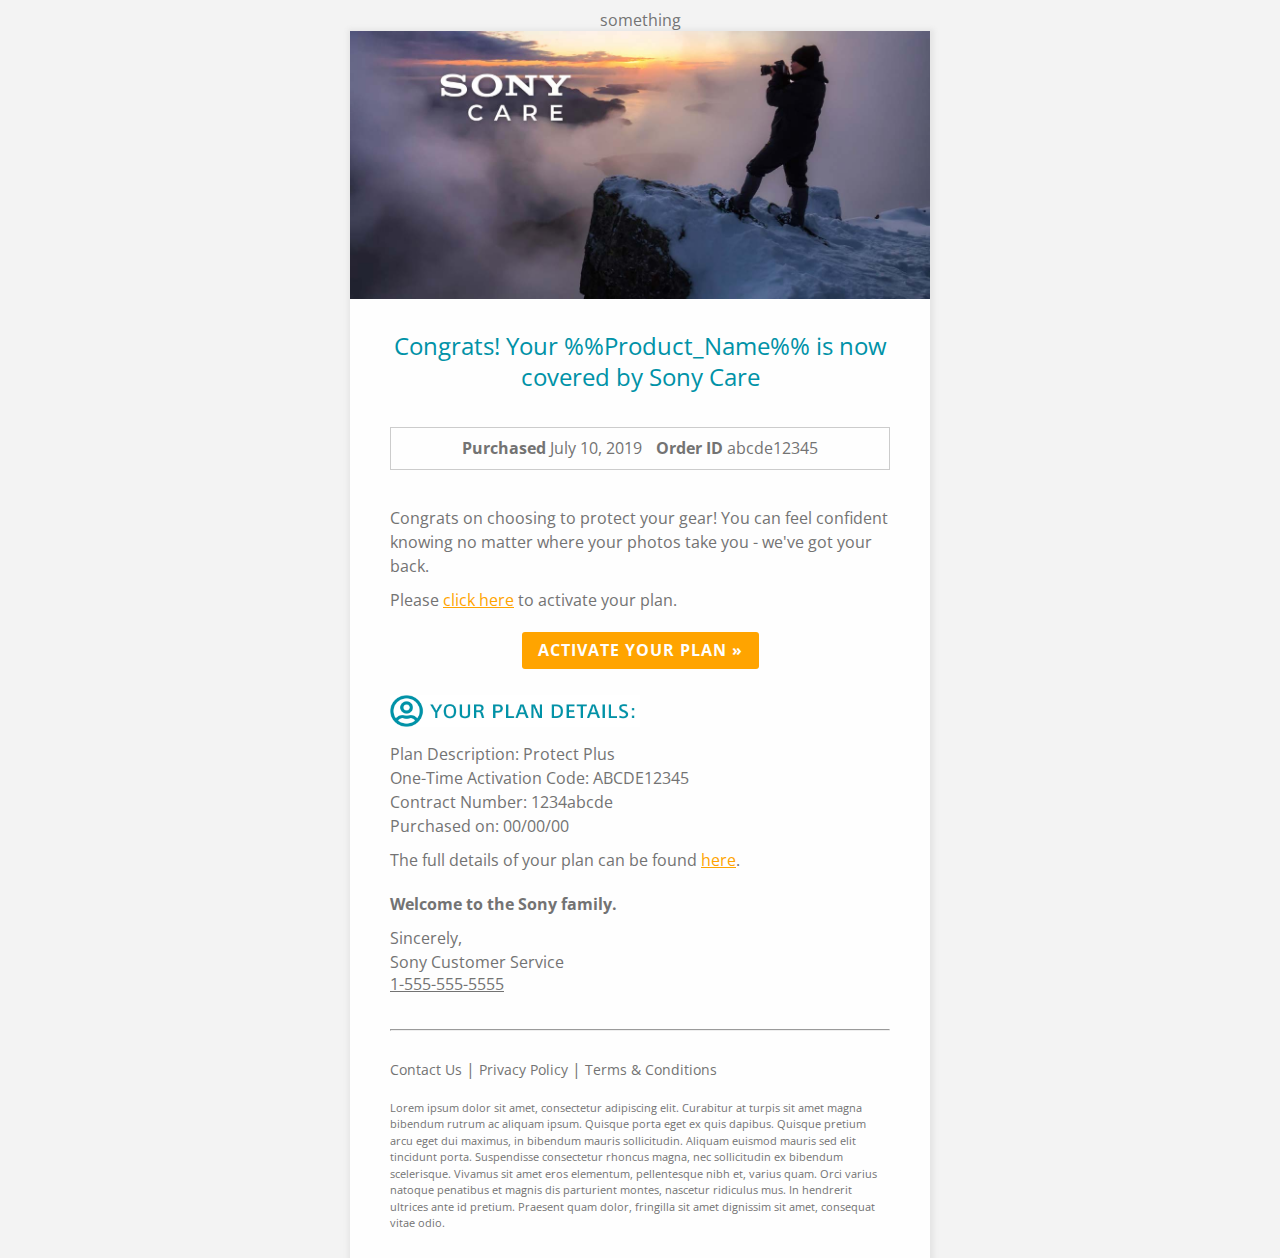
==== index.html @ e96a3db6 "Add img for Outlook background" ====
<!DOCTYPE html PUBLIC "-//W3C//DTD XHTML 1.0 Transitional//EN"
"http://www.w3.org/TR/xhtml1/DTD/xhtml1-transitional.dtd">

<html xmlns="http://www.w3.org/1999/xhtml" lang="en" xml:lang="en">
  <head>
    <link rel="stylesheet" type="text/css" href="css/app.css">
    <meta http-equiv="Content-Type" content="text/html; charset=utf-8">
    <meta name="viewport" content="width=device-width">
    <title>Sony Care</title>
    <!-- <style> -->
  </head>
  <body>
    <span class="preheader">hidden preview line</span>
    <table class="body">
      <tr>
        <td class="center" align="center" valign="top">
          <center data-parsed>
            <table class="spacer float-center"><tbody><tr><td height="10px" style="font-size:10px;line-height:10px;">&#xA0;</td></tr></tbody></table> 
            <div class="desktop-expanded-banner float-center" align="center">
              something
              <table align="center" class="container main-container"><tbody><tr><td>
                <table class="row collapse"><tbody><tr>
                  <th class="small-12 large-12 columns first last" noexpander><table><tr><th>
                    <img src="assets/img/sony-care-banner.jpg" class="show-for-large" alt="Sony Care">
                    <img src="assets/img/sony-care-banner-mobile.jpg" class="hide-for-large" alt="Sony Care">
                  </th>
<th class="expander"></th></tr></table></th>
                </tr></tbody></table>
                <table class="row"><tbody><tr>
                  <th class="headline no-bottom-padding small-12 large-12 columns first last"><table><tr><th>
                    <table class="spacer"><tbody><tr><td height="15px" style="font-size:15px;line-height:15px;">&#xA0;</td></tr></tbody></table> 
                    <h1>Congrats! Your %%Product_Name%% is now covered by Sony Care</h1>
                    <table class="spacer"><tbody><tr><td height="25px" style="font-size:25px;line-height:25px;">&#xA0;</td></tr></tbody></table> 
                  </th>
<th class="expander"></th></tr></table></th>
                </tr></tbody></table>
                <table class="row"><tbody><tr>
                  <th class="small-12 large-12 columns first last"><table><tr><th>
                    <div class="purchase-details">
                      <table class="spacer"><tbody><tr><td height="10px" style="font-size:10px;line-height:10px;">&#xA0;</td></tr></tbody></table> 
                      <strong>Purchased</strong> July 10, 2019 <div class="mobile-hardbreak"></div><strong>Order ID</strong>
                      abcde12345
                      <table class="spacer"><tbody><tr><td height="10px" style="font-size:10px;line-height:10px;">&#xA0;</td></tr></tbody></table> 
                    </div>
                  </th>
<th class="expander"></th></tr></table></th>
                </tr></tbody></table>
                <table class="row"><tbody><tr>
                  <th class="message-body small-12 large-12 columns first last"><table><tr><th>
                    <table class="spacer"><tbody><tr><td height="20px" style="font-size:20px;line-height:20px;">&#xA0;</td></tr></tbody></table> 
                    <p>Congrats on choosing to protect your gear! You can feel confident knowing no matter where your photos take you
                      - we've got your back.</p>
                    <p>Please <a href="#" target="_blank">click here</a> to activate your plan.</p>
                    <table class="spacer"><tbody><tr><td height="10px" style="font-size:10px;line-height:10px;">&#xA0;</td></tr></tbody></table> 
                    <!-- <center><button href="#" class="radius">ACTIVATE YOUR PLAN &raquo;</button></center>
                    <spacer size="10"></spacer> -->
              
                    <center data-parsed><table class="button radius warning float-center"><tr><td><table><tr><td><a href="#">ACTIVATE YOUR PLAN &raquo;</a></td></tr></table></td></tr></table></center>
                    <table class="spacer"><tbody><tr><td height="10px" style="font-size:10px;line-height:10px;">&#xA0;</td></tr></tbody></table> 
                    <div class="your-plan-details">
                      <img src="assets/img/icon-user.png" class="your-plan-details-icon" alt="Your plan details">
                      <table class="spacer"><tbody><tr><td height="15px" style="font-size:15px;line-height:15px;">&#xA0;</td></tr></tbody></table> 
                      <p>Plan Description: Protect Plus<br>
                        One-Time Activation Code: ABCDE12345<br>
                        Contract Number: 1234abcde<br>
                        Purchased on: 00/00/00</p>
                      <p>The full details of your plan can be found <a href="#" target="_blank" rel="noopener noreferrer">here</a>.
                      </p>
                    </div>
                    <table class="spacer"><tbody><tr><td height="10px" style="font-size:10px;line-height:10px;">&#xA0;</td></tr></tbody></table> 
                    <p><strong>Welcome to the Sony family.</strong></p>
                    <p>Sincerely,<br>Sony Customer Service<br>
                      <a href="tel:+15555555555" class="telephone">1-555-555-5555</a></p>
                  </th>
<th class="expander"></th></tr></table></th>
                </tr></tbody></table>
                <table class="row"><tbody><tr>
                  <th class="footer small-12 large-12 columns first last"><table><tr><th>
                    <hr>
                    <table class="spacer"><tbody><tr><td height="20px" style="font-size:20px;line-height:20px;">&#xA0;</td></tr></tbody></table> 
                    <a href="#">Contact Us</a> | <a href="#">Privacy Policy</a> | <a href="#">Terms &amp; Conditions</a>
                    <table class="spacer"><tbody><tr><td height="20px" style="font-size:20px;line-height:20px;">&#xA0;</td></tr></tbody></table> 
                    <p>Lorem ipsum dolor sit amet, consectetur adipiscing elit. Curabitur at turpis sit amet magna bibendum rutrum ac
                      aliquam ipsum. Quisque porta eget ex quis dapibus. Quisque pretium arcu eget dui maximus, in bibendum mauris
                      sollicitudin. Aliquam euismod mauris sed elit tincidunt porta. Suspendisse consectetur rhoncus magna, nec
                      sollicitudin ex bibendum scelerisque. Vivamus sit amet eros elementum, pellentesque nibh et, varius quam. Orci
                      varius natoque penatibus et magnis dis parturient montes, nascetur ridiculus mus. In hendrerit ultrices ante id
                      pretium. Praesent quam dolor, fringilla sit amet dignissim sit amet, consequat vitae odio.</p>
                  </th>
<th class="expander"></th></tr></table></th>
                </tr></tbody></table>
              </td></tr></tbody></table>
            </div>
          </center>
        </td>
      </tr>
    </table>
    <!-- prevent Gmail on iOS font size manipulation -->
   <div style="display:none; white-space:nowrap; font:15px courier; line-height:0;"> &nbsp; &nbsp; &nbsp; &nbsp; &nbsp; &nbsp; &nbsp; &nbsp; &nbsp; &nbsp; &nbsp; &nbsp; &nbsp; &nbsp; &nbsp; &nbsp; &nbsp; &nbsp; &nbsp; &nbsp; &nbsp; &nbsp; &nbsp; &nbsp; &nbsp; &nbsp; &nbsp; &nbsp; &nbsp; &nbsp; </div>
  </body>
</html>
---- css/app.css ----
@import url("https://fonts.googleapis.com/css?family=Open+Sans:400,400i,700&display=swap");
.wrapper {
  width: 100%; }

#outlook a {
  padding: 0; }

body {
  width: 100% !important;
  min-width: 100%;
  -webkit-text-size-adjust: 100%;
  -ms-text-size-adjust: 100%;
  margin: 0;
  Margin: 0;
  padding: 0;
  -moz-box-sizing: border-box;
  -webkit-box-sizing: border-box;
  box-sizing: border-box; }

.ExternalClass {
  width: 100%; }
  .ExternalClass,
  .ExternalClass p,
  .ExternalClass span,
  .ExternalClass font,
  .ExternalClass td,
  .ExternalClass div {
    line-height: 100%; }

#backgroundTable {
  margin: 0;
  Margin: 0;
  padding: 0;
  width: 100% !important;
  line-height: 100% !important; }

img {
  outline: none;
  text-decoration: none;
  -ms-interpolation-mode: bicubic;
  width: auto;
  max-width: 100%;
  clear: both;
  display: block; }

center {
  width: 100%;
  min-width: 580px; }

a img {
  border: none; }

p {
  margin: 0 0 0 10px;
  Margin: 0 0 0 10px; }

table {
  border-spacing: 0;
  border-collapse: collapse; }

td {
  word-wrap: break-word;
  -webkit-hyphens: auto;
  -moz-hyphens: auto;
  hyphens: auto;
  border-collapse: collapse !important; }

table, tr, td {
  padding: 0;
  vertical-align: top;
  text-align: left; }

@media only screen {
  html {
    min-height: 100%;
    background: #f3f3f3; } }

table.body {
  background: #f3f3f3;
  height: 100%;
  width: 100%; }

table.container {
  background: #fefefe;
  width: 580px;
  margin: 0 auto;
  Margin: 0 auto;
  text-align: inherit; }

table.row {
  padding: 0;
  width: 100%;
  position: relative; }

table.spacer {
  width: 100%; }
  table.spacer td {
    mso-line-height-rule: exactly; }

table.container table.row {
  display: table; }

td.columns,
td.column,
th.columns,
th.column {
  margin: 0 auto;
  Margin: 0 auto;
  padding-left: 40px;
  padding-bottom: 16px; }
  td.columns .column,
  td.columns .columns,
  td.column .column,
  td.column .columns,
  th.columns .column,
  th.columns .columns,
  th.column .column,
  th.column .columns {
    padding-left: 0 !important;
    padding-right: 0 !important; }
    td.columns .column center,
    td.columns .columns center,
    td.column .column center,
    td.column .columns center,
    th.columns .column center,
    th.columns .columns center,
    th.column .column center,
    th.column .columns center {
      min-width: none !important; }

td.columns.last,
td.column.last,
th.columns.last,
th.column.last {
  padding-right: 40px; }

td.columns table:not(.button),
td.column table:not(.button),
th.columns table:not(.button),
th.column table:not(.button) {
  width: 100%; }

td.large-1,
th.large-1 {
  width: 8.33333px;
  padding-left: 20px;
  padding-right: 20px; }

td.large-1.first,
th.large-1.first {
  padding-left: 40px; }

td.large-1.last,
th.large-1.last {
  padding-right: 40px; }

.collapse > tbody > tr > td.large-1,
.collapse > tbody > tr > th.large-1 {
  padding-right: 0;
  padding-left: 0;
  width: 48.33333px; }

.collapse td.large-1.first,
.collapse th.large-1.first,
.collapse td.large-1.last,
.collapse th.large-1.last {
  width: 68.33333px; }

td.large-1 center,
th.large-1 center {
  min-width: -71.66667px; }

.body .columns td.large-1,
.body .column td.large-1,
.body .columns th.large-1,
.body .column th.large-1 {
  width: 8.33333%; }

td.large-2,
th.large-2 {
  width: 56.66667px;
  padding-left: 20px;
  padding-right: 20px; }

td.large-2.first,
th.large-2.first {
  padding-left: 40px; }

td.large-2.last,
th.large-2.last {
  padding-right: 40px; }

.collapse > tbody > tr > td.large-2,
.collapse > tbody > tr > th.large-2 {
  padding-right: 0;
  padding-left: 0;
  width: 96.66667px; }

.collapse td.large-2.first,
.collapse th.large-2.first,
.collapse td.large-2.last,
.collapse th.large-2.last {
  width: 116.66667px; }

td.large-2 center,
th.large-2 center {
  min-width: -23.33333px; }

.body .columns td.large-2,
.body .column td.large-2,
.body .columns th.large-2,
.body .column th.large-2 {
  width: 16.66667%; }

td.large-3,
th.large-3 {
  width: 105px;
  padding-left: 20px;
  padding-right: 20px; }

td.large-3.first,
th.large-3.first {
  padding-left: 40px; }

td.large-3.last,
th.large-3.last {
  padding-right: 40px; }

.collapse > tbody > tr > td.large-3,
.collapse > tbody > tr > th.large-3 {
  padding-right: 0;
  padding-left: 0;
  width: 145px; }

.collapse td.large-3.first,
.collapse th.large-3.first,
.collapse td.large-3.last,
.collapse th.large-3.last {
  width: 165px; }

td.large-3 center,
th.large-3 center {
  min-width: 25px; }

.body .columns td.large-3,
.body .column td.large-3,
.body .columns th.large-3,
.body .column th.large-3 {
  width: 25%; }

td.large-4,
th.large-4 {
  width: 153.33333px;
  padding-left: 20px;
  padding-right: 20px; }

td.large-4.first,
th.large-4.first {
  padding-left: 40px; }

td.large-4.last,
th.large-4.last {
  padding-right: 40px; }

.collapse > tbody > tr > td.large-4,
.collapse > tbody > tr > th.large-4 {
  padding-right: 0;
  padding-left: 0;
  width: 193.33333px; }

.collapse td.large-4.first,
.collapse th.large-4.first,
.collapse td.large-4.last,
.collapse th.large-4.last {
  width: 213.33333px; }

td.large-4 center,
th.large-4 center {
  min-width: 73.33333px; }

.body .columns td.large-4,
.body .column td.large-4,
.body .columns th.large-4,
.body .column th.large-4 {
  width: 33.33333%; }

td.large-5,
th.large-5 {
  width: 201.66667px;
  padding-left: 20px;
  padding-right: 20px; }

td.large-5.first,
th.large-5.first {
  padding-left: 40px; }

td.large-5.last,
th.large-5.last {
  padding-right: 40px; }

.collapse > tbody > tr > td.large-5,
.collapse > tbody > tr > th.large-5 {
  padding-right: 0;
  padding-left: 0;
  width: 241.66667px; }

.collapse td.large-5.first,
.collapse th.large-5.first,
.collapse td.large-5.last,
.collapse th.large-5.last {
  width: 261.66667px; }

td.large-5 center,
th.large-5 center {
  min-width: 121.66667px; }

.body .columns td.large-5,
.body .column td.large-5,
.body .columns th.large-5,
.body .column th.large-5 {
  width: 41.66667%; }

td.large-6,
th.large-6 {
  width: 250px;
  padding-left: 20px;
  padding-right: 20px; }

td.large-6.first,
th.large-6.first {
  padding-left: 40px; }

td.large-6.last,
th.large-6.last {
  padding-right: 40px; }

.collapse > tbody > tr > td.large-6,
.collapse > tbody > tr > th.large-6 {
  padding-right: 0;
  padding-left: 0;
  width: 290px; }

.collapse td.large-6.first,
.collapse th.large-6.first,
.collapse td.large-6.last,
.collapse th.large-6.last {
  width: 310px; }

td.large-6 center,
th.large-6 center {
  min-width: 170px; }

.body .columns td.large-6,
.body .column td.large-6,
.body .columns th.large-6,
.body .column th.large-6 {
  width: 50%; }

td.large-7,
th.large-7 {
  width: 298.33333px;
  padding-left: 20px;
  padding-right: 20px; }

td.large-7.first,
th.large-7.first {
  padding-left: 40px; }

td.large-7.last,
th.large-7.last {
  padding-right: 40px; }

.collapse > tbody > tr > td.large-7,
.collapse > tbody > tr > th.large-7 {
  padding-right: 0;
  padding-left: 0;
  width: 338.33333px; }

.collapse td.large-7.first,
.collapse th.large-7.first,
.collapse td.large-7.last,
.collapse th.large-7.last {
  width: 358.33333px; }

td.large-7 center,
th.large-7 center {
  min-width: 218.33333px; }

.body .columns td.large-7,
.body .column td.large-7,
.body .columns th.large-7,
.body .column th.large-7 {
  width: 58.33333%; }

td.large-8,
th.large-8 {
  width: 346.66667px;
  padding-left: 20px;
  padding-right: 20px; }

td.large-8.first,
th.large-8.first {
  padding-left: 40px; }

td.large-8.last,
th.large-8.last {
  padding-right: 40px; }

.collapse > tbody > tr > td.large-8,
.collapse > tbody > tr > th.large-8 {
  padding-right: 0;
  padding-left: 0;
  width: 386.66667px; }

.collapse td.large-8.first,
.collapse th.large-8.first,
.collapse td.large-8.last,
.collapse th.large-8.last {
  width: 406.66667px; }

td.large-8 center,
th.large-8 center {
  min-width: 266.66667px; }

.body .columns td.large-8,
.body .column td.large-8,
.body .columns th.large-8,
.body .column th.large-8 {
  width: 66.66667%; }

td.large-9,
th.large-9 {
  width: 395px;
  padding-left: 20px;
  padding-right: 20px; }

td.large-9.first,
th.large-9.first {
  padding-left: 40px; }

td.large-9.last,
th.large-9.last {
  padding-right: 40px; }

.collapse > tbody > tr > td.large-9,
.collapse > tbody > tr > th.large-9 {
  padding-right: 0;
  padding-left: 0;
  width: 435px; }

.collapse td.large-9.first,
.collapse th.large-9.first,
.collapse td.large-9.last,
.collapse th.large-9.last {
  width: 455px; }

td.large-9 center,
th.large-9 center {
  min-width: 315px; }

.body .columns td.large-9,
.body .column td.large-9,
.body .columns th.large-9,
.body .column th.large-9 {
  width: 75%; }

td.large-10,
th.large-10 {
  width: 443.33333px;
  padding-left: 20px;
  padding-right: 20px; }

td.large-10.first,
th.large-10.first {
  padding-left: 40px; }

td.large-10.last,
th.large-10.last {
  padding-right: 40px; }

.collapse > tbody > tr > td.large-10,
.collapse > tbody > tr > th.large-10 {
  padding-right: 0;
  padding-left: 0;
  width: 483.33333px; }

.collapse td.large-10.first,
.collapse th.large-10.first,
.collapse td.large-10.last,
.collapse th.large-10.last {
  width: 503.33333px; }

td.large-10 center,
th.large-10 center {
  min-width: 363.33333px; }

.body .columns td.large-10,
.body .column td.large-10,
.body .columns th.large-10,
.body .column th.large-10 {
  width: 83.33333%; }

td.large-11,
th.large-11 {
  width: 491.66667px;
  padding-left: 20px;
  padding-right: 20px; }

td.large-11.first,
th.large-11.first {
  padding-left: 40px; }

td.large-11.last,
th.large-11.last {
  padding-right: 40px; }

.collapse > tbody > tr > td.large-11,
.collapse > tbody > tr > th.large-11 {
  padding-right: 0;
  padding-left: 0;
  width: 531.66667px; }

.collapse td.large-11.first,
.collapse th.large-11.first,
.collapse td.large-11.last,
.collapse th.large-11.last {
  width: 551.66667px; }

td.large-11 center,
th.large-11 center {
  min-width: 411.66667px; }

.body .columns td.large-11,
.body .column td.large-11,
.body .columns th.large-11,
.body .column th.large-11 {
  width: 91.66667%; }

td.large-12,
th.large-12 {
  width: 540px;
  padding-left: 20px;
  padding-right: 20px; }

td.large-12.first,
th.large-12.first {
  padding-left: 40px; }

td.large-12.last,
th.large-12.last {
  padding-right: 40px; }

.collapse > tbody > tr > td.large-12,
.collapse > tbody > tr > th.large-12 {
  padding-right: 0;
  padding-left: 0;
  width: 580px; }

.collapse td.large-12.first,
.collapse th.large-12.first,
.collapse td.large-12.last,
.collapse th.large-12.last {
  width: 600px; }

td.large-12 center,
th.large-12 center {
  min-width: 460px; }

.body .columns td.large-12,
.body .column td.large-12,
.body .columns th.large-12,
.body .column th.large-12 {
  width: 100%; }

td.large-offset-1,
td.large-offset-1.first,
td.large-offset-1.last,
th.large-offset-1,
th.large-offset-1.first,
th.large-offset-1.last {
  padding-left: 88.33333px; }

td.large-offset-2,
td.large-offset-2.first,
td.large-offset-2.last,
th.large-offset-2,
th.large-offset-2.first,
th.large-offset-2.last {
  padding-left: 136.66667px; }

td.large-offset-3,
td.large-offset-3.first,
td.large-offset-3.last,
th.large-offset-3,
th.large-offset-3.first,
th.large-offset-3.last {
  padding-left: 185px; }

td.large-offset-4,
td.large-offset-4.first,
td.large-offset-4.last,
th.large-offset-4,
th.large-offset-4.first,
th.large-offset-4.last {
  padding-left: 233.33333px; }

td.large-offset-5,
td.large-offset-5.first,
td.large-offset-5.last,
th.large-offset-5,
th.large-offset-5.first,
th.large-offset-5.last {
  padding-left: 281.66667px; }

td.large-offset-6,
td.large-offset-6.first,
td.large-offset-6.last,
th.large-offset-6,
th.large-offset-6.first,
th.large-offset-6.last {
  padding-left: 330px; }

td.large-offset-7,
td.large-offset-7.first,
td.large-offset-7.last,
th.large-offset-7,
th.large-offset-7.first,
th.large-offset-7.last {
  padding-left: 378.33333px; }

td.large-offset-8,
td.large-offset-8.first,
td.large-offset-8.last,
th.large-offset-8,
th.large-offset-8.first,
th.large-offset-8.last {
  padding-left: 426.66667px; }

td.large-offset-9,
td.large-offset-9.first,
td.large-offset-9.last,
th.large-offset-9,
th.large-offset-9.first,
th.large-offset-9.last {
  padding-left: 475px; }

td.large-offset-10,
td.large-offset-10.first,
td.large-offset-10.last,
th.large-offset-10,
th.large-offset-10.first,
th.large-offset-10.last {
  padding-left: 523.33333px; }

td.large-offset-11,
td.large-offset-11.first,
td.large-offset-11.last,
th.large-offset-11,
th.large-offset-11.first,
th.large-offset-11.last {
  padding-left: 571.66667px; }

td.expander,
th.expander {
  visibility: hidden;
  width: 0;
  padding: 0 !important; }

table.container.radius {
  border-radius: 0;
  border-collapse: separate; }

.block-grid {
  width: 100%;
  max-width: 580px; }
  .block-grid td {
    display: inline-block;
    padding: 20px; }

.up-2 td {
  width: 250px !important; }

.up-3 td {
  width: 153px !important; }

.up-4 td {
  width: 105px !important; }

.up-5 td {
  width: 76px !important; }

.up-6 td {
  width: 56px !important; }

.up-7 td {
  width: 42px !important; }

.up-8 td {
  width: 32px !important; }

table.text-center,
th.text-center,
td.text-center,
h1.text-center,
h2.text-center,
h3.text-center,
h4.text-center,
h5.text-center,
h6.text-center,
p.text-center,
span.text-center {
  text-align: center; }

table.text-left,
th.text-left,
td.text-left,
h1.text-left,
h2.text-left,
h3.text-left,
h4.text-left,
h5.text-left,
h6.text-left,
p.text-left,
span.text-left {
  text-align: left; }

table.text-right,
th.text-right,
td.text-right,
h1.text-right,
h2.text-right,
h3.text-right,
h4.text-right,
h5.text-right,
h6.text-right,
p.text-right,
span.text-right {
  text-align: right; }

span.text-center {
  display: block;
  width: 100%;
  text-align: center; }

@media only screen and (max-width: 620px) {
  .small-float-center {
    margin: 0 auto !important;
    float: none !important;
    text-align: center !important; }
  .small-text-center {
    text-align: center !important; }
  .small-text-left {
    text-align: left !important; }
  .small-text-right {
    text-align: right !important; } }

img.float-left {
  float: left;
  text-align: left; }

img.float-right {
  float: right;
  text-align: right; }

img.float-center,
img.text-center {
  margin: 0 auto;
  Margin: 0 auto;
  float: none;
  text-align: center; }

table.float-center,
td.float-center,
th.float-center {
  margin: 0 auto;
  Margin: 0 auto;
  float: none;
  text-align: center; }

.hide-for-large {
  display: none !important;
  mso-hide: all;
  overflow: hidden;
  max-height: 0;
  font-size: 0;
  width: 0;
  line-height: 0; }
  @media only screen and (max-width: 620px) {
    .hide-for-large {
      display: block !important;
      width: auto !important;
      overflow: visible !important;
      max-height: none !important;
      font-size: inherit !important;
      line-height: inherit !important; } }

table.body table.container .hide-for-large * {
  mso-hide: all; }

@media only screen and (max-width: 620px) {
  table.body table.container .hide-for-large,
  table.body table.container .row.hide-for-large {
    display: table !important;
    width: 100% !important; } }

@media only screen and (max-width: 620px) {
  table.body table.container .callout-inner.hide-for-large {
    display: table-cell !important;
    width: 100% !important; } }

@media only screen and (max-width: 620px) {
  table.body table.container .show-for-large {
    display: none !important;
    width: 0;
    mso-hide: all;
    overflow: hidden; } }

body,
table.body,
h1,
h2,
h3,
h4,
h5,
h6,
p,
td,
th,
a {
  color: #737373;
  font-family: "Open Sans", Helvetica, Arial, sans-serif;
  font-weight: normal;
  padding: 0;
  margin: 0;
  Margin: 0;
  text-align: left;
  line-height: 1.3; }

h1,
h2,
h3,
h4,
h5,
h6 {
  color: inherit;
  word-wrap: normal;
  font-family: "Open Sans", Helvetica, Arial, sans-serif;
  font-weight: normal;
  margin-bottom: 10px;
  Margin-bottom: 10px; }

h1 {
  font-size: 24px; }

h2 {
  font-size: 20px; }

h3 {
  font-size: 18px; }

h4 {
  font-size: 18px; }

h5 {
  font-size: 16px; }

h6 {
  font-size: 18px; }

body,
table.body,
p,
td,
th {
  font-size: 16px;
  line-height: 1.3; }

p {
  margin-bottom: 10px;
  Margin-bottom: 10px; }
  p.lead {
    font-size: 20px;
    line-height: 1.6; }
  p.subheader {
    margin-top: 4px;
    margin-bottom: 8px;
    Margin-top: 4px;
    Margin-bottom: 8px;
    font-weight: normal;
    line-height: 1.4;
    color: #737373; }

small {
  font-size: 80%;
  color: #cacaca; }

a {
  color: #0092a7;
  text-decoration: none; }
  a:hover {
    color: #006574; }
  a:active {
    color: #006574; }
  a:visited {
    color: #0092a7; }

h1 a,
h1 a:visited,
h2 a,
h2 a:visited,
h3 a,
h3 a:visited,
h4 a,
h4 a:visited,
h5 a,
h5 a:visited,
h6 a,
h6 a:visited {
  color: #0092a7; }

pre {
  background: #f3f3f3;
  margin: 30px 0;
  Margin: 30px 0; }
  pre code {
    color: #cacaca; }
    pre code span.callout {
      color: #737373;
      font-weight: bold; }
    pre code span.callout-strong {
      color: #ff6908;
      font-weight: bold; }

table.hr {
  width: 100%; }
  table.hr th {
    height: 0;
    max-width: 580px;
    border-top: 0;
    border-right: 0;
    border-bottom: 1px solid #0a0a0a;
    border-left: 0;
    margin: 20px auto;
    Margin: 20px auto;
    clear: both; }

.stat {
  font-size: 40px;
  line-height: 1; }
  p + .stat {
    margin-top: -16px;
    Margin-top: -16px; }

span.preheader {
  display: none !important;
  visibility: hidden;
  mso-hide: all !important;
  font-size: 1px;
  color: #f3f3f3;
  line-height: 1px;
  max-height: 0px;
  max-width: 0px;
  opacity: 0;
  overflow: hidden; }

table.button {
  width: auto;
  margin: 0 0 16px 0;
  Margin: 0 0 16px 0; }
  table.button table td {
    text-align: left;
    color: #fefefe;
    background: #0092a7;
    border: 2px solid #0092a7; }
    table.button table td a {
      font-family: "Open Sans", Helvetica, Arial, sans-serif;
      font-size: 16px;
      font-weight: bold;
      color: #fefefe;
      text-decoration: none;
      display: inline-block;
      padding: 8px 16px 8px 16px;
      border: 0 solid #0092a7;
      border-radius: 3px; }
  table.button.radius table td {
    border-radius: 3px;
    border: none; }
  table.button.rounded table td {
    border-radius: 500px;
    border: none; }

table.button:hover table tr td a,
table.button:active table tr td a,
table.button table tr td a:visited,
table.button.tiny:hover table tr td a,
table.button.tiny:active table tr td a,
table.button.tiny table tr td a:visited,
table.button.small:hover table tr td a,
table.button.small:active table tr td a,
table.button.small table tr td a:visited,
table.button.large:hover table tr td a,
table.button.large:active table tr td a,
table.button.large table tr td a:visited {
  color: #fefefe; }

table.button.tiny table td,
table.button.tiny table a {
  padding: 4px 8px 4px 8px; }

table.button.tiny table a {
  font-size: 10px;
  font-weight: normal; }

table.button.small table td,
table.button.small table a {
  padding: 5px 10px 5px 10px;
  font-size: 12px; }

table.button.large table a {
  padding: 10px 20px 10px 20px;
  font-size: 20px; }

table.button.expand,
table.button.expanded {
  width: 100% !important; }
  table.button.expand table,
  table.button.expanded table {
    width: 100%; }
    table.button.expand table a,
    table.button.expanded table a {
      text-align: center;
      width: 100%;
      padding-left: 0;
      padding-right: 0; }
  table.button.expand center,
  table.button.expanded center {
    min-width: 0; }

table.button:hover table td,
table.button:visited table td,
table.button:active table td {
  background: #006574;
  color: #fefefe; }

table.button:hover table a,
table.button:visited table a,
table.button:active table a {
  border: 0 solid #006574; }

table.button.secondary table td {
  background: #777777;
  color: #fefefe;
  border: 0px solid #777777; }

table.button.secondary table a {
  color: #fefefe;
  border: 0 solid #777777; }

table.button.secondary:hover table td {
  background: #919191;
  color: #fefefe; }

table.button.secondary:hover table a {
  border: 0 solid #919191; }

table.button.secondary:hover table td a {
  color: #fefefe; }

table.button.secondary:active table td a {
  color: #fefefe; }

table.button.secondary table td a:visited {
  color: #fefefe; }

table.button.success table td {
  background: #3adb76;
  border: 0px solid #3adb76; }

table.button.success table a {
  border: 0 solid #3adb76; }

table.button.success:hover table td {
  background: #23bf5d; }

table.button.success:hover table a {
  border: 0 solid #23bf5d; }

table.button.alert table td {
  background: #ec5840;
  border: 0px solid #ec5840; }

table.button.alert table a {
  border: 0 solid #ec5840; }

table.button.alert:hover table td {
  background: #e23317; }

table.button.alert:hover table a {
  border: 0 solid #e23317; }

table.button.warning table td {
  background: #ffa400;
  border: 0px solid #ffa400; }

table.button.warning table a {
  border: 0px solid #ffa400; }

table.button.warning:hover table td {
  background: #cc8300; }

table.button.warning:hover table a {
  border: 0px solid #cc8300; }

table.callout {
  margin-bottom: 16px;
  Margin-bottom: 16px; }

th.callout-inner {
  width: 100%;
  border: 1px solid #cbcbcb;
  padding: 10px;
  background: #fefefe; }
  th.callout-inner.primary {
    background: #ccf9ff;
    border: 1px solid #444444;
    color: #0a0a0a; }
  th.callout-inner.secondary {
    background: #ebebeb;
    border: 1px solid #444444;
    color: #0a0a0a; }
  th.callout-inner.success {
    background: #e1faea;
    border: 1px solid #1b9448;
    color: #fefefe; }
  th.callout-inner.warning {
    background: #fff1d9;
    border: 1px solid #996200;
    color: #fefefe; }
  th.callout-inner.alert {
    background: #fce6e2;
    border: 1px solid #b42912;
    color: #fefefe; }

.thumbnail {
  border: solid 4px #fefefe;
  box-shadow: 0 0 0 1px rgba(10, 10, 10, 0.2);
  display: inline-block;
  line-height: 0;
  max-width: 100%;
  transition: box-shadow 200ms ease-out;
  border-radius: 3px;
  margin-bottom: 16px; }
  .thumbnail:hover, .thumbnail:focus {
    box-shadow: 0 0 6px 1px rgba(0, 146, 167, 0.5); }

table.menu {
  width: 580px; }
  table.menu td.menu-item,
  table.menu th.menu-item {
    padding: 10px;
    padding-right: 10px; }
    table.menu td.menu-item a,
    table.menu th.menu-item a {
      color: #0092a7; }

table.menu.vertical td.menu-item,
table.menu.vertical th.menu-item {
  padding: 10px;
  padding-right: 0;
  display: block; }
  table.menu.vertical td.menu-item a,
  table.menu.vertical th.menu-item a {
    width: 100%; }

table.menu.vertical td.menu-item table.menu.vertical td.menu-item,
table.menu.vertical td.menu-item table.menu.vertical th.menu-item,
table.menu.vertical th.menu-item table.menu.vertical td.menu-item,
table.menu.vertical th.menu-item table.menu.vertical th.menu-item {
  padding-left: 10px; }

table.menu.text-center a {
  text-align: center; }

.menu[align="center"] {
  width: auto !important; }

body.outlook p {
  display: inline !important; }

@media only screen and (max-width: 620px) {
  table.body img {
    width: auto;
    height: auto; }
  table.body center {
    min-width: 0 !important; }
  table.body .container {
    width: 95% !important; }
  table.body .columns,
  table.body .column {
    height: auto !important;
    -moz-box-sizing: border-box;
    -webkit-box-sizing: border-box;
    box-sizing: border-box;
    padding-left: 40px !important;
    padding-right: 40px !important; }
    table.body .columns .column,
    table.body .columns .columns,
    table.body .column .column,
    table.body .column .columns {
      padding-left: 0 !important;
      padding-right: 0 !important; }
  table.body .collapse .columns,
  table.body .collapse .column {
    padding-left: 0 !important;
    padding-right: 0 !important; }
  td.small-1,
  th.small-1 {
    display: inline-block !important;
    width: 8.33333% !important; }
  td.small-2,
  th.small-2 {
    display: inline-block !important;
    width: 16.66667% !important; }
  td.small-3,
  th.small-3 {
    display: inline-block !important;
    width: 25% !important; }
  td.small-4,
  th.small-4 {
    display: inline-block !important;
    width: 33.33333% !important; }
  td.small-5,
  th.small-5 {
    display: inline-block !important;
    width: 41.66667% !important; }
  td.small-6,
  th.small-6 {
    display: inline-block !important;
    width: 50% !important; }
  td.small-7,
  th.small-7 {
    display: inline-block !important;
    width: 58.33333% !important; }
  td.small-8,
  th.small-8 {
    display: inline-block !important;
    width: 66.66667% !important; }
  td.small-9,
  th.small-9 {
    display: inline-block !important;
    width: 75% !important; }
  td.small-10,
  th.small-10 {
    display: inline-block !important;
    width: 83.33333% !important; }
  td.small-11,
  th.small-11 {
    display: inline-block !important;
    width: 91.66667% !important; }
  td.small-12,
  th.small-12 {
    display: inline-block !important;
    width: 100% !important; }
  .columns td.small-12,
  .column td.small-12,
  .columns th.small-12,
  .column th.small-12 {
    display: block !important;
    width: 100% !important; }
  table.body td.small-offset-1,
  table.body th.small-offset-1 {
    margin-left: 8.33333% !important;
    Margin-left: 8.33333% !important; }
  table.body td.small-offset-2,
  table.body th.small-offset-2 {
    margin-left: 16.66667% !important;
    Margin-left: 16.66667% !important; }
  table.body td.small-offset-3,
  table.body th.small-offset-3 {
    margin-left: 25% !important;
    Margin-left: 25% !important; }
  table.body td.small-offset-4,
  table.body th.small-offset-4 {
    margin-left: 33.33333% !important;
    Margin-left: 33.33333% !important; }
  table.body td.small-offset-5,
  table.body th.small-offset-5 {
    margin-left: 41.66667% !important;
    Margin-left: 41.66667% !important; }
  table.body td.small-offset-6,
  table.body th.small-offset-6 {
    margin-left: 50% !important;
    Margin-left: 50% !important; }
  table.body td.small-offset-7,
  table.body th.small-offset-7 {
    margin-left: 58.33333% !important;
    Margin-left: 58.33333% !important; }
  table.body td.small-offset-8,
  table.body th.small-offset-8 {
    margin-left: 66.66667% !important;
    Margin-left: 66.66667% !important; }
  table.body td.small-offset-9,
  table.body th.small-offset-9 {
    margin-left: 75% !important;
    Margin-left: 75% !important; }
  table.body td.small-offset-10,
  table.body th.small-offset-10 {
    margin-left: 83.33333% !important;
    Margin-left: 83.33333% !important; }
  table.body td.small-offset-11,
  table.body th.small-offset-11 {
    margin-left: 91.66667% !important;
    Margin-left: 91.66667% !important; }
  table.body table.columns td.expander,
  table.body table.columns th.expander {
    display: none !important; }
  table.body .right-text-pad,
  table.body .text-pad-right {
    padding-left: 10px !important; }
  table.body .left-text-pad,
  table.body .text-pad-left {
    padding-right: 10px !important; }
  table.menu {
    width: 100% !important; }
    table.menu td,
    table.menu th {
      width: auto !important;
      display: inline-block !important; }
    table.menu.vertical td,
    table.menu.vertical th, table.menu.small-vertical td,
    table.menu.small-vertical th {
      display: block !important; }
  table.menu[align="center"] {
    width: auto !important; }
  table.button.small-expand,
  table.button.small-expanded {
    width: 100% !important; }
    table.button.small-expand table,
    table.button.small-expanded table {
      width: 100%; }
      table.button.small-expand table a,
      table.button.small-expanded table a {
        text-align: center !important;
        width: 100% !important;
        padding-left: 0 !important;
        padding-right: 0 !important; }
    table.button.small-expand center,
    table.button.small-expanded center {
      min-width: 0; } }

a[x-apple-data-detectors] {
  color: inherit !important;
  text-decoration: none !important;
  font-size: inherit !important;
  font-family: inherit !important;
  font-weight: inherit !important;
  line-height: inherit !important; }

table.main-container {
  box-shadow: 1px 1px 5px 3px #e5e5e5; }

td {
  hyphens: none;
  -moz-hyphens: none;
  -webkit-hyphens: none;
  -ms-hyphens: none; }

a,
a:visited,
a:hover {
  color: #ffa400; }

h1,
h2,
h3 {
  color: #0092a7; }

h1 {
  text-align: center; }

.dark-blue {
  color: #0092a7; }

p {
  line-height: 1.5; }

.purchase-details {
  border: 1px solid #cccccc;
  text-align: center; }

.message-body a {
  text-decoration: underline; }

a.telephone {
  color: #737373; }

.your-plan-details-icon {
  width: 50%; }

.show-column {
  background: #e5e5e5; }

table.button table td a {
  letter-spacing: 1px;
  text-align: center; }

table.button table td {
  text-align: center !important; }

.no-bottom-padding {
  padding-bottom: 0 !important; }

.footer {
  color: #737373; }

.footer a {
  font-size: 14px;
  color: #737373; }

.footer p {
  font-size: 11px; }

.mobile-hardbreak {
  display: inline-block;
  width: 10px; }

@media only screen and (max-width: 670px) {
  table.body .columns {
    padding-left: 15px !important;
    padding-right: 15px !important; }
  img.your-plan-details-icon {
    width: 250px !important; }
  .purchase-details {
    border-left: none;
    border-right: none;
    padding: 15px 0; }
  .mobile-hardbreak {
    display: block;
    height: 10px; }
  .your-plan-details {
    border: 1px solid #cccccc;
    padding: 20px; } }

/*# sourceMappingURL=[data-uri] */
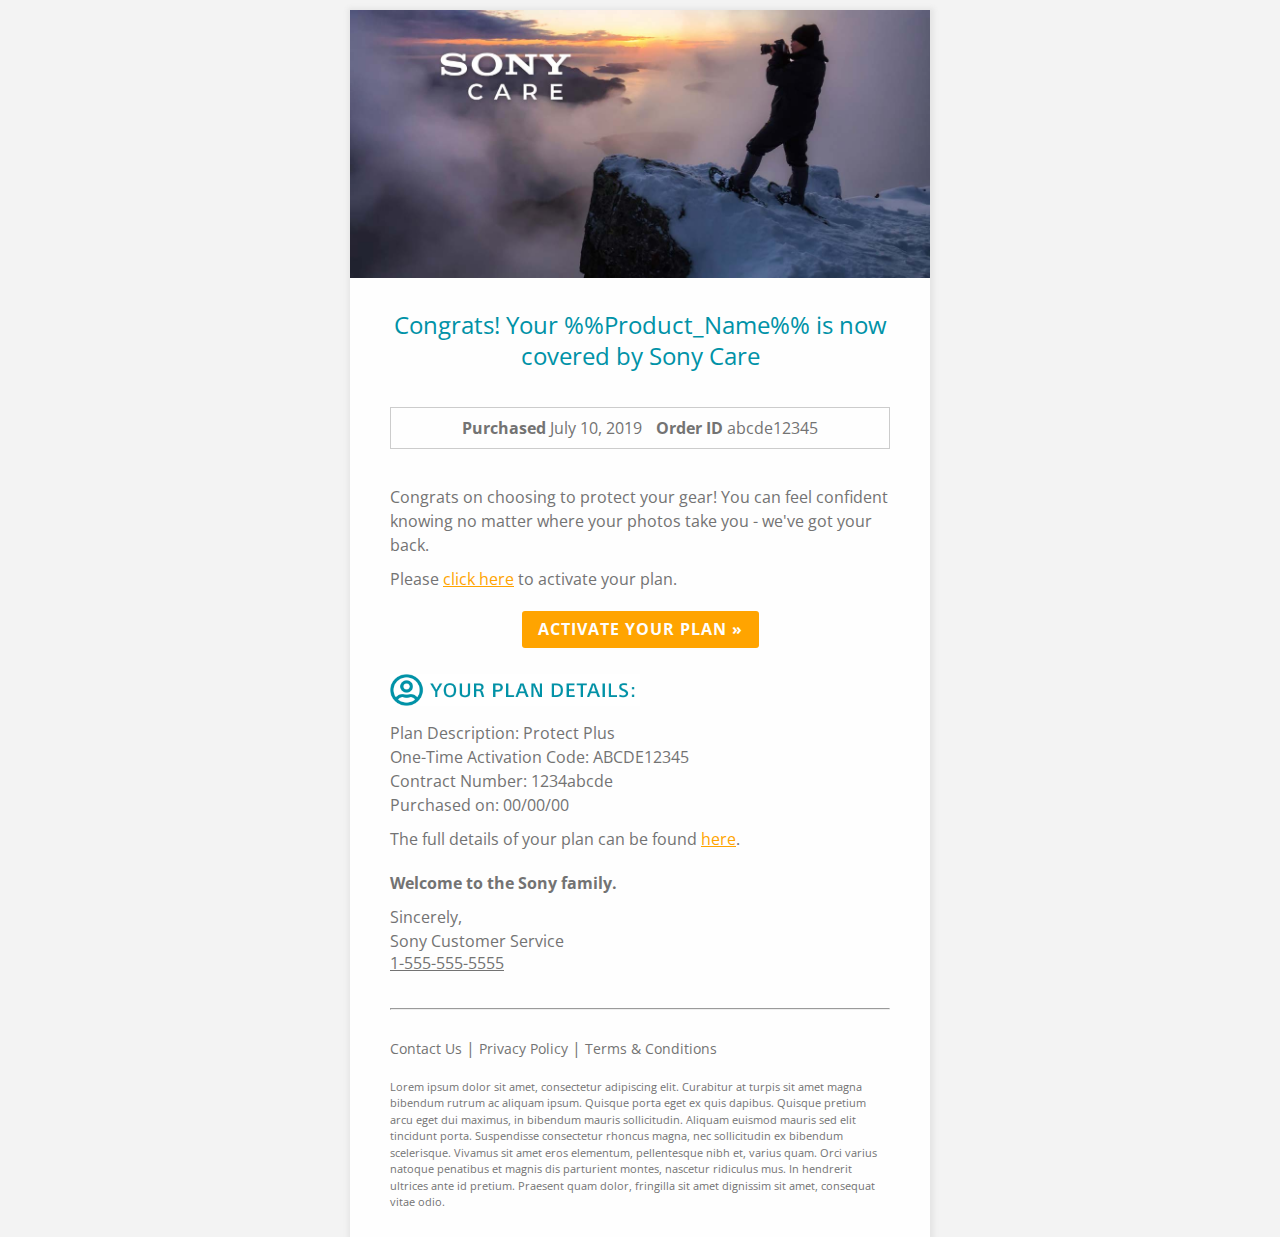
==== commit a6428b45: "Remove placeholder text" ====
--- a/index.html
+++ b/index.html
@@ -18,7 +18,7 @@
           <center data-parsed>
             <table class="spacer float-center"><tbody><tr><td height="10px" style="font-size:10px;line-height:10px;">&#xA0;</td></tr></tbody></table> 
             <div class="desktop-expanded-banner float-center" align="center">
-              something
+              <!-- desktop expanded banner container for Outlook -->
               <table align="center" class="container main-container"><tbody><tr><td>
                 <table class="row collapse"><tbody><tr>
                   <th class="small-12 large-12 columns first last" noexpander><table><tr><th>
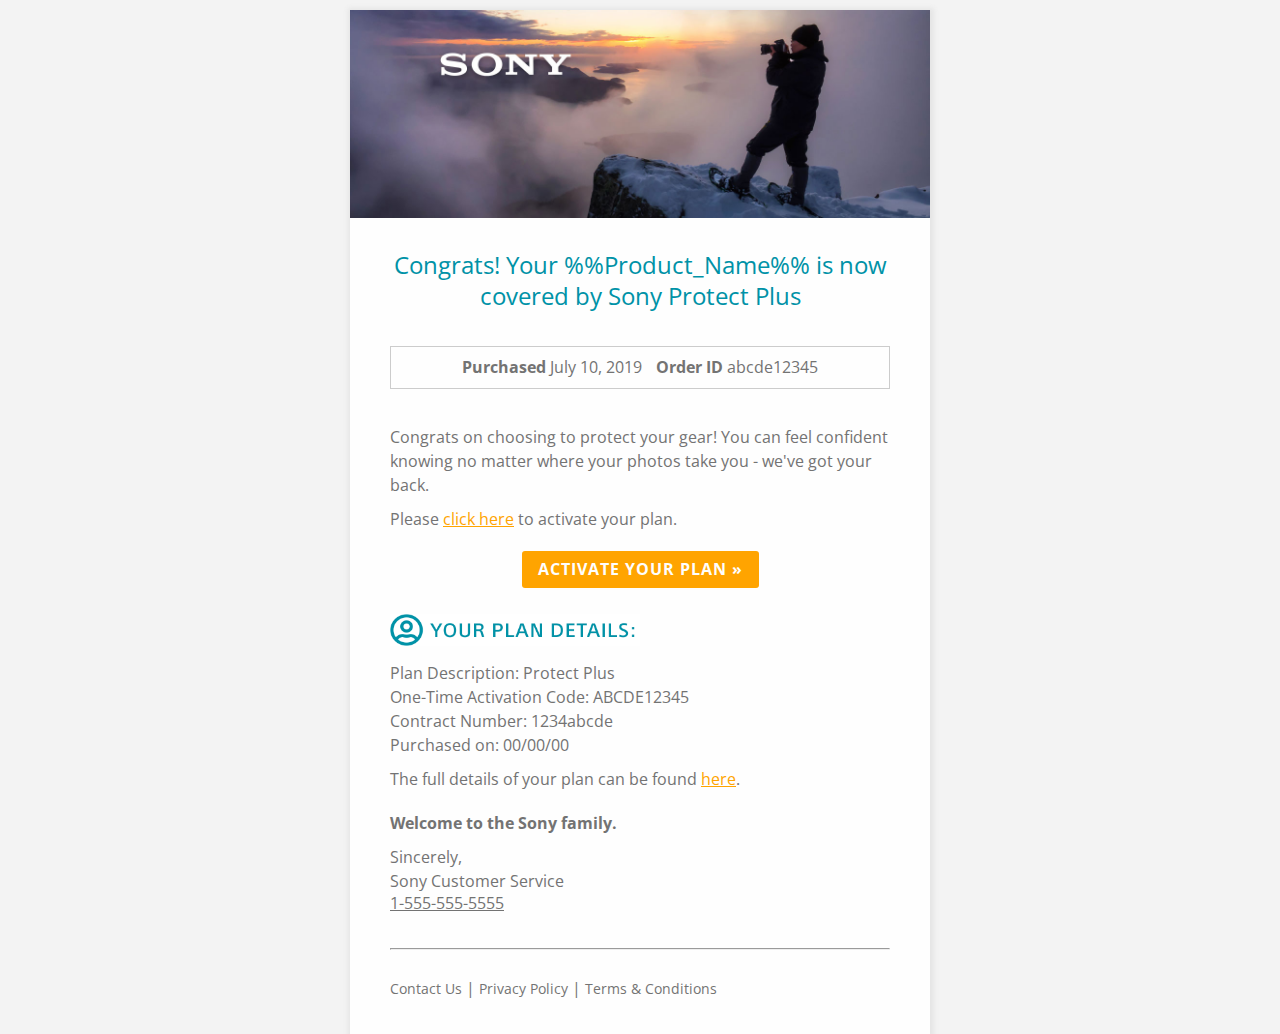
==== commit fa134183: "Add updated Activation email" ====
--- a/index.html
+++ b/index.html
@@ -7,30 +7,30 @@
     <link rel="stylesheet" type="text/css" href="css/app.css">
     <meta http-equiv="Content-Type" content="text/html; charset=utf-8">
     <meta name="viewport" content="width=device-width">
-    <title>Sony Care</title>
+    <title>Activation email - Sony Protect Plus</title>
     <!-- <style> -->
   </head>
   <body>
-    <span class="preheader">hidden preview line</span>
+    <span class="invisible-previewline">hidden preview line</span>
     <table class="body">
       <tr>
         <td class="center" align="center" valign="top">
-          <center data-parsed>
+          <center data-parsed="">
             <table class="spacer float-center"><tbody><tr><td height="10px" style="font-size:10px;line-height:10px;">&#xA0;</td></tr></tbody></table> 
             <div class="desktop-expanded-banner float-center" align="center">
               <!-- desktop expanded banner container for Outlook -->
               <table align="center" class="container main-container"><tbody><tr><td>
                 <table class="row collapse"><tbody><tr>
-                  <th class="small-12 large-12 columns first last" noexpander><table><tr><th>
-                    <img src="assets/img/sony-care-banner.jpg" class="show-for-large" alt="Sony Care">
-                    <img src="assets/img/sony-care-banner-mobile.jpg" class="hide-for-large" alt="Sony Care">
+                  <th class="small-12 large-12 columns first last" noexpander=""><table><tr><th>
+                    <img src="assets/img/sony-banner.jpg" class="show-for-large" alt="Sony">
+            
                   </th>
 <th class="expander"></th></tr></table></th>
                 </tr></tbody></table>
                 <table class="row"><tbody><tr>
                   <th class="headline no-bottom-padding small-12 large-12 columns first last"><table><tr><th>
                     <table class="spacer"><tbody><tr><td height="15px" style="font-size:15px;line-height:15px;">&#xA0;</td></tr></tbody></table> 
-                    <h1>Congrats! Your %%Product_Name%% is now covered by Sony Care</h1>
+                    <h1>Congrats! Your %%Product_Name%% is now covered by Sony Protect Plus</h1>
                     <table class="spacer"><tbody><tr><td height="25px" style="font-size:25px;line-height:25px;">&#xA0;</td></tr></tbody></table> 
                   </th>
 <th class="expander"></th></tr></table></th>
@@ -51,12 +51,10 @@
                     <table class="spacer"><tbody><tr><td height="20px" style="font-size:20px;line-height:20px;">&#xA0;</td></tr></tbody></table> 
                     <p>Congrats on choosing to protect your gear! You can feel confident knowing no matter where your photos take you
                       - we've got your back.</p>
-                    <p>Please <a href="#" target="_blank">click here</a> to activate your plan.</p>
+                    <p>Please <a href="https://productregistration.sony.com/registered_products" target="_blank">click here</a> to activate your plan.</p>
                     <table class="spacer"><tbody><tr><td height="10px" style="font-size:10px;line-height:10px;">&#xA0;</td></tr></tbody></table> 
-                    <!-- <center><button href="#" class="radius">ACTIVATE YOUR PLAN &raquo;</button></center>
-                    <spacer size="10"></spacer> -->
               
-                    <center data-parsed><table class="button radius warning float-center"><tr><td><table><tr><td><a href="#">ACTIVATE YOUR PLAN &raquo;</a></td></tr></table></td></tr></table></center>
+                    <center data-parsed=""><table class="button radius warning float-center"><tr><td><table><tr><td><a href="https://productregistration.sony.com/registered_products">ACTIVATE YOUR PLAN &raquo;</a></td></tr></table></td></tr></table></center>
                     <table class="spacer"><tbody><tr><td height="10px" style="font-size:10px;line-height:10px;">&#xA0;</td></tr></tbody></table> 
                     <div class="your-plan-details">
                       <img src="assets/img/icon-user.png" class="your-plan-details-icon" alt="Your plan details">
@@ -65,7 +63,7 @@
                         One-Time Activation Code: ABCDE12345<br>
                         Contract Number: 1234abcde<br>
                         Purchased on: 00/00/00</p>
-                      <p>The full details of your plan can be found <a href="#" target="_blank" rel="noopener noreferrer">here</a>.
+                      <p>The full details of your plan can be found <a href="https://productregistration.sony.com/registered_products" target="_blank" rel="noopener noreferrer">here</a>.
                       </p>
                     </div>
                     <table class="spacer"><tbody><tr><td height="10px" style="font-size:10px;line-height:10px;">&#xA0;</td></tr></tbody></table> 
@@ -79,14 +77,8 @@
                   <th class="footer small-12 large-12 columns first last"><table><tr><th>
                     <hr>
                     <table class="spacer"><tbody><tr><td height="20px" style="font-size:20px;line-height:20px;">&#xA0;</td></tr></tbody></table> 
-                    <a href="#">Contact Us</a> | <a href="#">Privacy Policy</a> | <a href="#">Terms &amp; Conditions</a>
+                    <a href="https://us.esupport.sony.com/support/s/support-contact?language=en_US#di">Contact Us</a> | <a href="https://products.sel.sony.com/SEL/legal/privacy.html">Privacy Policy</a> | <a href="#">Terms &amp; Conditions</a>
                     <table class="spacer"><tbody><tr><td height="20px" style="font-size:20px;line-height:20px;">&#xA0;</td></tr></tbody></table> 
-                    <p>Lorem ipsum dolor sit amet, consectetur adipiscing elit. Curabitur at turpis sit amet magna bibendum rutrum ac
-                      aliquam ipsum. Quisque porta eget ex quis dapibus. Quisque pretium arcu eget dui maximus, in bibendum mauris
-                      sollicitudin. Aliquam euismod mauris sed elit tincidunt porta. Suspendisse consectetur rhoncus magna, nec
-                      sollicitudin ex bibendum scelerisque. Vivamus sit amet eros elementum, pellentesque nibh et, varius quam. Orci
-                      varius natoque penatibus et magnis dis parturient montes, nascetur ridiculus mus. In hendrerit ultrices ante id
-                      pretium. Praesent quam dolor, fringilla sit amet dignissim sit amet, consequat vitae odio.</p>
                   </th>
 <th class="expander"></th></tr></table></th>
                 </tr></tbody></table>
--- a/css/app.css
+++ b/css/app.css
@@ -951,7 +951,7 @@
     margin-top: -16px;
     Margin-top: -16px; }
 
-span.preheader {
+span.invisible-previewline {
   display: none !important;
   visibility: hidden;
   mso-hide: all !important;
@@ -1395,7 +1395,7 @@
   color: #737373; }
 
 .your-plan-details-icon {
-  width: 50%; }
+  width: 250px; }
 
 .show-column {
   background: #e5e5e5; }
@@ -1439,6 +1439,8 @@
     height: 10px; }
   .your-plan-details {
     border: 1px solid #cccccc;
-    padding: 20px; } }
-
-/*# sourceMappingURL=[data-uri] */
+    padding: 20px; }
+  .your-plan-details-icon {
+    width: 250px; } }
+
+/*# sourceMappingURL=[data-uri] */
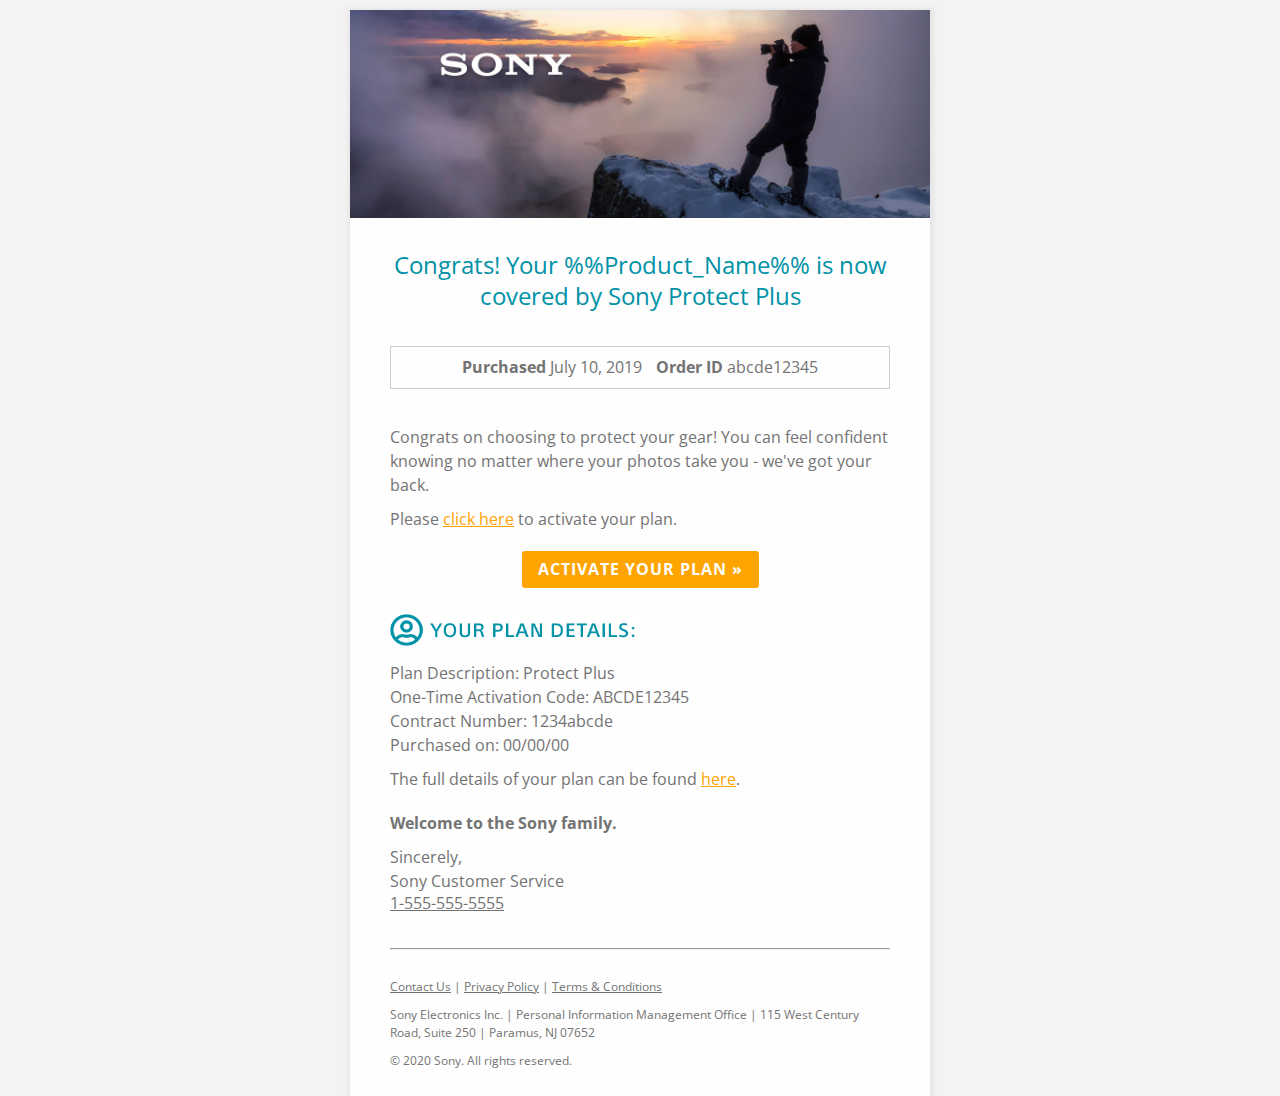
==== commit 37cbdf2c: "Update footer" ====
--- a/index.html
+++ b/index.html
@@ -74,14 +74,20 @@
 <th class="expander"></th></tr></table></th>
                 </tr></tbody></table>
                 <table class="row"><tbody><tr>
-                  <th class="footer small-12 large-12 columns first last"><table><tr><th>
-                    <hr>
-                    <table class="spacer"><tbody><tr><td height="20px" style="font-size:20px;line-height:20px;">&#xA0;</td></tr></tbody></table> 
-                    <a href="https://us.esupport.sony.com/support/s/support-contact?language=en_US#di">Contact Us</a> | <a href="https://products.sel.sony.com/SEL/legal/privacy.html">Privacy Policy</a> | <a href="#">Terms &amp; Conditions</a>
-                    <table class="spacer"><tbody><tr><td height="20px" style="font-size:20px;line-height:20px;">&#xA0;</td></tr></tbody></table> 
-                  </th>
+                    <th class="footer small-12 large-12 columns first last"><table><tr><th>
+                      <hr>
+                      <table class="spacer"><tbody><tr><td height="20px" style="font-size:20px;line-height:20px;">&#xA0;</td></tr></tbody></table> 
+                      <p>
+                          <a href="https://us.esupport.sony.com/support/s/support-contact?language=en_US#di">Contact Us</a> | <a href="https://products.sel.sony.com/SEL/legal/privacy.html">Privacy Policy</a> | <a href="#">Terms &amp; Conditions</a>
+                      </p>
+                      <p>Sony Electronics Inc. | Personal Information Management Office | 115 West Century Road, <span class="nowrap">Suite 250</span> | Paramu​s, NJ 0​7652
+                      </p>
+                      <p>
+                        &copy; 2020 Sony. All rights reserved.
+                      </p>
+                    </th>
 <th class="expander"></th></tr></table></th>
-                </tr></tbody></table>
+                  </tr></tbody></table>
               </td></tr></tbody></table>
             </div>
           </center>
--- a/css/app.css
+++ b/css/app.css
@@ -1410,15 +1410,12 @@
 .no-bottom-padding {
   padding-bottom: 0 !important; }
 
-.footer {
-  color: #737373; }
+.footer a, .footer p {
+  color: #737373;
+  font-size: 12px; }
 
 .footer a {
-  font-size: 14px;
-  color: #737373; }
-
-.footer p {
-  font-size: 11px; }
+  text-decoration: underline; }
 
 .mobile-hardbreak {
   display: inline-block;
@@ -1443,4 +1440,4 @@
   .your-plan-details-icon {
     width: 250px; } }
 
-/*# sourceMappingURL=[data-uri] */
+/*# sourceMappingURL=[data-uri] */
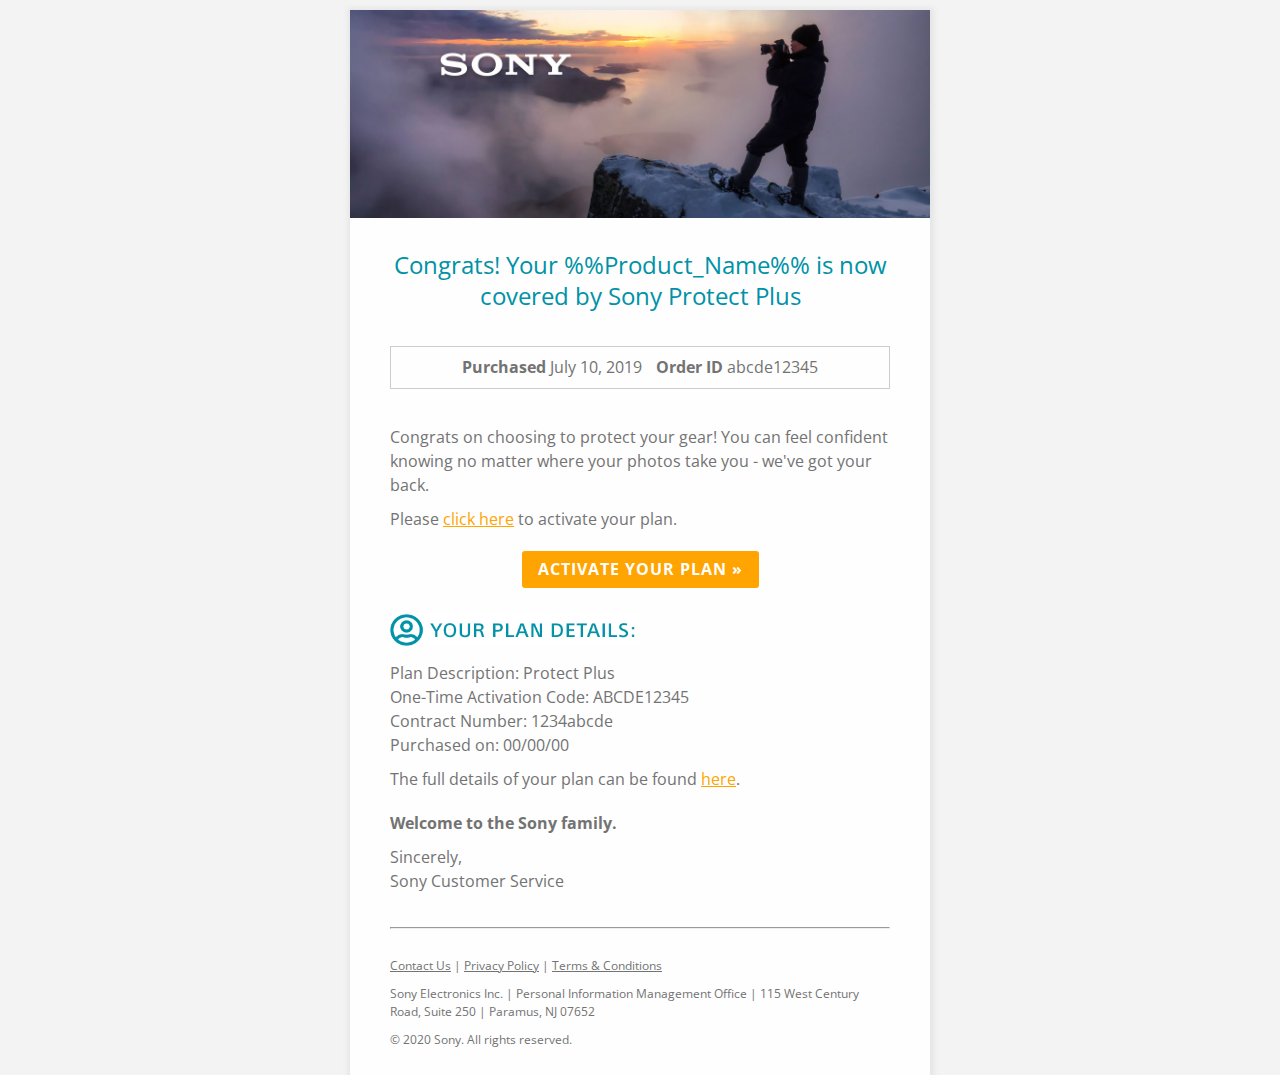
==== commit 75297fc6: "Remove phone number" ====
--- a/index.html
+++ b/index.html
@@ -68,8 +68,7 @@
                     </div>
                     <table class="spacer"><tbody><tr><td height="10px" style="font-size:10px;line-height:10px;">&#xA0;</td></tr></tbody></table> 
                     <p><strong>Welcome to the Sony family.</strong></p>
-                    <p>Sincerely,<br>Sony Customer Service<br>
-                      <a href="tel:+15555555555" class="telephone">1-555-555-5555</a></p>
+                    <p>Sincerely,<br>Sony Customer Service</p>
                   </th>
 <th class="expander"></th></tr></table></th>
                 </tr></tbody></table>
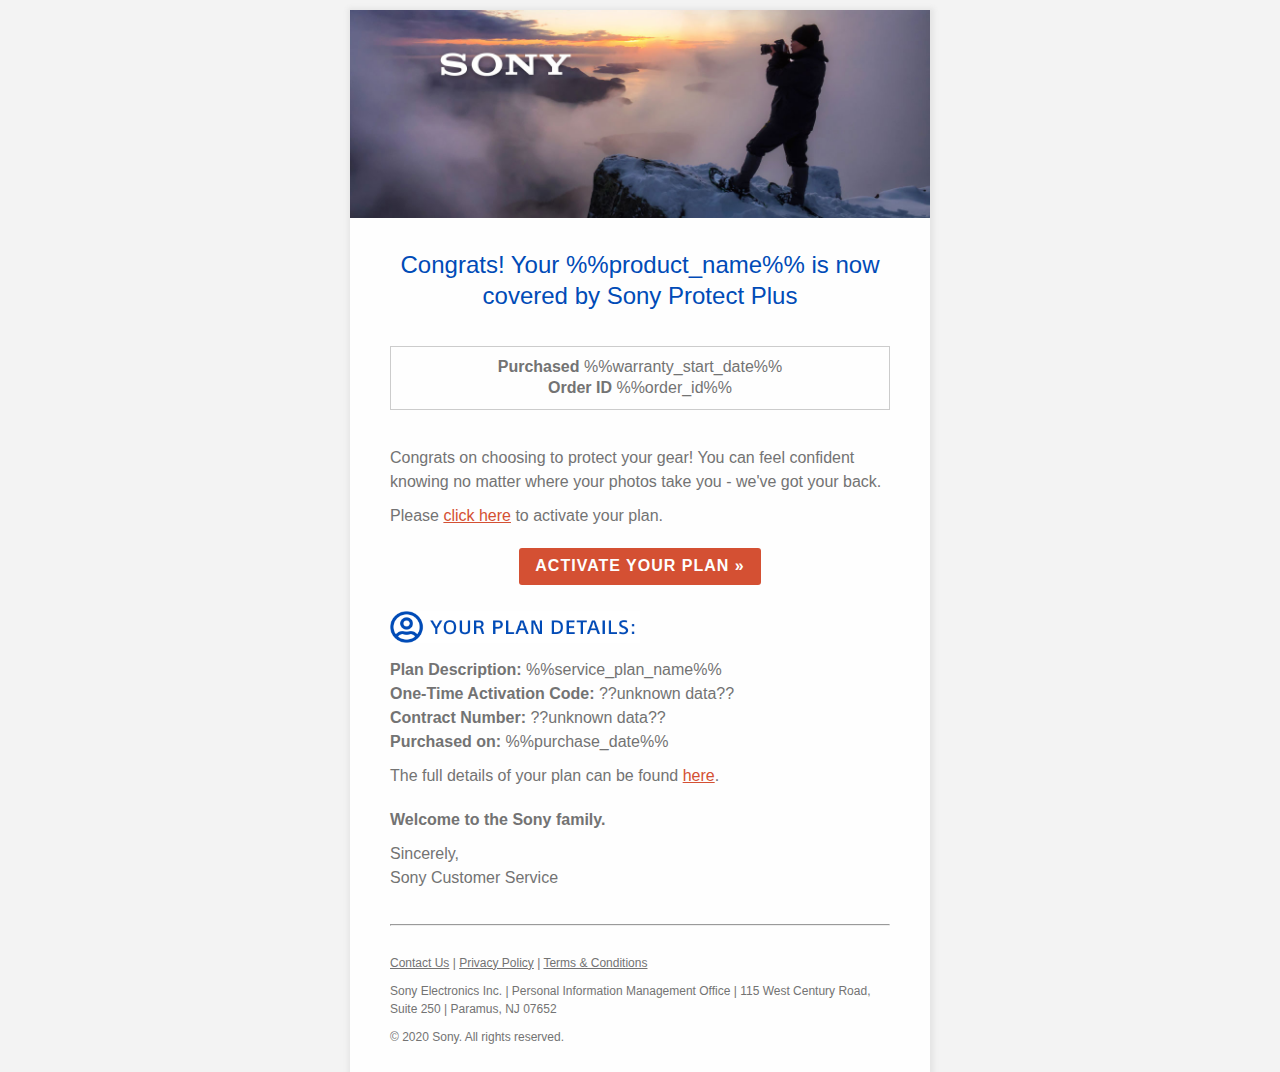
==== commit d21120e1: "Add latest version" ====
--- a/index.html
+++ b/index.html
@@ -1,100 +1 @@
-
-<!DOCTYPE html PUBLIC "-//W3C//DTD XHTML 1.0 Transitional//EN"
-"http://www.w3.org/TR/xhtml1/DTD/xhtml1-transitional.dtd">
-
-<html xmlns="http://www.w3.org/1999/xhtml" lang="en" xml:lang="en">
-  <head>
-    <link rel="stylesheet" type="text/css" href="css/app.css">
-    <meta http-equiv="Content-Type" content="text/html; charset=utf-8">
-    <meta name="viewport" content="width=device-width">
-    <title>Activation email - Sony Protect Plus</title>
-    <!-- <style> -->
-  </head>
-  <body>
-    <span class="invisible-previewline">hidden preview line</span>
-    <table class="body">
-      <tr>
-        <td class="center" align="center" valign="top">
-          <center data-parsed="">
-            <table class="spacer float-center"><tbody><tr><td height="10px" style="font-size:10px;line-height:10px;">&#xA0;</td></tr></tbody></table> 
-            <div class="desktop-expanded-banner float-center" align="center">
-              <!-- desktop expanded banner container for Outlook -->
-              <table align="center" class="container main-container"><tbody><tr><td>
-                <table class="row collapse"><tbody><tr>
-                  <th class="small-12 large-12 columns first last" noexpander=""><table><tr><th>
-                    <img src="assets/img/sony-banner.jpg" class="show-for-large" alt="Sony">
-            
-                  </th>
-<th class="expander"></th></tr></table></th>
-                </tr></tbody></table>
-                <table class="row"><tbody><tr>
-                  <th class="headline no-bottom-padding small-12 large-12 columns first last"><table><tr><th>
-                    <table class="spacer"><tbody><tr><td height="15px" style="font-size:15px;line-height:15px;">&#xA0;</td></tr></tbody></table> 
-                    <h1>Congrats! Your %%Product_Name%% is now covered by Sony Protect Plus</h1>
-                    <table class="spacer"><tbody><tr><td height="25px" style="font-size:25px;line-height:25px;">&#xA0;</td></tr></tbody></table> 
-                  </th>
-<th class="expander"></th></tr></table></th>
-                </tr></tbody></table>
-                <table class="row"><tbody><tr>
-                  <th class="small-12 large-12 columns first last"><table><tr><th>
-                    <div class="purchase-details">
-                      <table class="spacer"><tbody><tr><td height="10px" style="font-size:10px;line-height:10px;">&#xA0;</td></tr></tbody></table> 
-                      <strong>Purchased</strong> July 10, 2019 <div class="mobile-hardbreak"></div><strong>Order ID</strong>
-                      abcde12345
-                      <table class="spacer"><tbody><tr><td height="10px" style="font-size:10px;line-height:10px;">&#xA0;</td></tr></tbody></table> 
-                    </div>
-                  </th>
-<th class="expander"></th></tr></table></th>
-                </tr></tbody></table>
-                <table class="row"><tbody><tr>
-                  <th class="message-body small-12 large-12 columns first last"><table><tr><th>
-                    <table class="spacer"><tbody><tr><td height="20px" style="font-size:20px;line-height:20px;">&#xA0;</td></tr></tbody></table> 
-                    <p>Congrats on choosing to protect your gear! You can feel confident knowing no matter where your photos take you
-                      - we've got your back.</p>
-                    <p>Please <a href="https://productregistration.sony.com/registered_products" target="_blank">click here</a> to activate your plan.</p>
-                    <table class="spacer"><tbody><tr><td height="10px" style="font-size:10px;line-height:10px;">&#xA0;</td></tr></tbody></table> 
-              
-                    <center data-parsed=""><table class="button radius warning float-center"><tr><td><table><tr><td><a href="https://productregistration.sony.com/registered_products">ACTIVATE YOUR PLAN &raquo;</a></td></tr></table></td></tr></table></center>
-                    <table class="spacer"><tbody><tr><td height="10px" style="font-size:10px;line-height:10px;">&#xA0;</td></tr></tbody></table> 
-                    <div class="your-plan-details">
-                      <img src="assets/img/icon-user.png" class="your-plan-details-icon" alt="Your plan details">
-                      <table class="spacer"><tbody><tr><td height="15px" style="font-size:15px;line-height:15px;">&#xA0;</td></tr></tbody></table> 
-                      <p>Plan Description: Protect Plus<br>
-                        One-Time Activation Code: ABCDE12345<br>
-                        Contract Number: 1234abcde<br>
-                        Purchased on: 00/00/00</p>
-                      <p>The full details of your plan can be found <a href="https://productregistration.sony.com/registered_products" target="_blank" rel="noopener noreferrer">here</a>.
-                      </p>
-                    </div>
-                    <table class="spacer"><tbody><tr><td height="10px" style="font-size:10px;line-height:10px;">&#xA0;</td></tr></tbody></table> 
-                    <p><strong>Welcome to the Sony family.</strong></p>
-                    <p>Sincerely,<br>Sony Customer Service</p>
-                  </th>
-<th class="expander"></th></tr></table></th>
-                </tr></tbody></table>
-                <table class="row"><tbody><tr>
-                    <th class="footer small-12 large-12 columns first last"><table><tr><th>
-                      <hr>
-                      <table class="spacer"><tbody><tr><td height="20px" style="font-size:20px;line-height:20px;">&#xA0;</td></tr></tbody></table> 
-                      <p>
-                          <a href="https://us.esupport.sony.com/support/s/support-contact?language=en_US#di">Contact Us</a> | <a href="https://products.sel.sony.com/SEL/legal/privacy.html">Privacy Policy</a> | <a href="#">Terms &amp; Conditions</a>
-                      </p>
-                      <p>Sony Electronics Inc. | Personal Information Management Office | 115 West Century Road, <span class="nowrap">Suite 250</span> | Paramu​s, NJ 0​7652
-                      </p>
-                      <p>
-                        &copy; 2020 Sony. All rights reserved.
-                      </p>
-                    </th>
-<th class="expander"></th></tr></table></th>
-                  </tr></tbody></table>
-              </td></tr></tbody></table>
-            </div>
-          </center>
-        </td>
-      </tr>
-    </table>
-    <!-- prevent Gmail on iOS font size manipulation -->
-   <div style="display:none; white-space:nowrap; font:15px courier; line-height:0;"> &nbsp; &nbsp; &nbsp; &nbsp; &nbsp; &nbsp; &nbsp; &nbsp; &nbsp; &nbsp; &nbsp; &nbsp; &nbsp; &nbsp; &nbsp; &nbsp; &nbsp; &nbsp; &nbsp; &nbsp; &nbsp; &nbsp; &nbsp; &nbsp; &nbsp; &nbsp; &nbsp; &nbsp; &nbsp; &nbsp; </div>
-  </body>
-</html>
-
+<!DOCTYPE html PUBLIC "-//W3C//DTD XHTML 1.0 Transitional//EN" "http://www.w3.org/TR/xhtml1/DTD/xhtml1-transitional.dtd"><html xmlns="http://www.w3.org/1999/xhtml" lang="en" xml:lang="en"><head><meta http-equiv="Content-Type" content="text/html; charset=utf-8"><meta name="viewport" content="width=device-width"><title>Sony Activation email</title><style>@media only screen{html{min-height:100%;background:#f3f3f3}}@media only screen and (max-width:620px){.small-float-center{margin:0 auto!important;float:none!important;text-align:center!important}.small-text-center{text-align:center!important}}@media only screen and (max-width:620px){table.body table.container .show-for-large{display:none!important;width:0;mso-hide:all;overflow:hidden}}@media only screen and (max-width:620px){table.body img{width:auto;height:auto}table.body center{min-width:0!important}table.body .container{width:95%!important}table.body .columns{height:auto!important;-moz-box-sizing:border-box;-webkit-box-sizing:border-box;box-sizing:border-box;padding-left:40px!important;padding-right:40px!important}table.body .collapse .columns{padding-left:0!important;padding-right:0!important}th.small-12{display:inline-block!important;width:100%!important}table.menu{width:100%!important}table.menu td,table.menu th{width:auto!important;display:inline-block!important}table.menu.vertical td,table.menu.vertical th{display:block!important}table.menu[align=center]{width:auto!important}}@media only screen and (max-width:670px){table.body .columns{padding-left:15px!important;padding-right:15px!important}img.your-plan-details-icon{width:250px!important}.purchase-details{border-left:none;border-right:none;padding:15px 0}.mobile-hardbreak{display:block;height:10px}.your-plan-details{border:1px solid #ccc;padding:20px}.your-plan-details-icon{width:250px}}</style></head><body style="-moz-box-sizing:border-box;-ms-text-size-adjust:100%;-webkit-box-sizing:border-box;-webkit-text-size-adjust:100%;Margin:0;box-sizing:border-box;color:#737373;font-family:'Open Sans',Helvetica,Arial,sans-serif;font-size:16px;font-weight:400;line-height:1.3;margin:0;min-width:100%;padding:0;text-align:left;width:100%!important"><span class="invisible-previewline" style="color:#f3f3f3;display:none!important;font-size:1px;line-height:1px;max-height:0;max-width:0;mso-hide:all!important;opacity:0;overflow:hidden;visibility:hidden"></span><table class="body" style="Margin:0;background:#f3f3f3;border-collapse:collapse;border-spacing:0;color:#737373;font-family:'Open Sans',Helvetica,Arial,sans-serif;font-size:16px;font-weight:400;height:100%;line-height:1.3;margin:0;padding:0;text-align:left;vertical-align:top;width:100%"><tr style="padding:0;text-align:left;vertical-align:top"><td class="center" align="center" valign="top" style="-moz-hyphens:none;-ms-hyphens:none;-webkit-hyphens:none;Margin:0;border-collapse:collapse!important;color:#737373;font-family:'Open Sans',Helvetica,Arial,sans-serif;font-size:16px;font-weight:400;hyphens:none;line-height:1.3;margin:0;padding:0;text-align:left;vertical-align:top;word-wrap:break-word"><center data-parsed="" style="min-width:580px;width:100%"><table class="spacer float-center" style="Margin:0 auto;border-collapse:collapse;border-spacing:0;float:none;margin:0 auto;padding:0;text-align:center;vertical-align:top;width:100%"><tbody><tr style="padding:0;text-align:left;vertical-align:top"><td height="10px" style="-moz-hyphens:none;-ms-hyphens:none;-webkit-hyphens:none;Margin:0;border-collapse:collapse!important;color:#737373;font-family:'Open Sans',Helvetica,Arial,sans-serif;font-size:10px;font-weight:400;hyphens:none;line-height:10px;margin:0;mso-line-height-rule:exactly;padding:0;text-align:left;vertical-align:top;word-wrap:break-word">&#xA0;</td></tr></tbody></table><div class="desktop-expanded-banner float-center" align="center"><table align="center" class="container main-container" style="Margin:0 auto;background:#fefefe;border-collapse:collapse;border-spacing:0;box-shadow:1px 1px 5px 3px #e5e5e5;margin:0 auto;padding:0;text-align:inherit;vertical-align:top;width:580px"><tbody><tr style="padding:0;text-align:left;vertical-align:top"><td style="-moz-hyphens:none;-ms-hyphens:none;-webkit-hyphens:none;Margin:0;border-collapse:collapse!important;color:#737373;font-family:'Open Sans',Helvetica,Arial,sans-serif;font-size:16px;font-weight:400;hyphens:none;line-height:1.3;margin:0;padding:0;text-align:left;vertical-align:top;word-wrap:break-word"><table class="row collapse" style="border-collapse:collapse;border-spacing:0;display:table;padding:0;position:relative;text-align:left;vertical-align:top;width:100%"><tbody><tr style="padding:0;text-align:left;vertical-align:top"><th class="small-12 large-12 columns first last" noexpander="" style="Margin:0 auto;color:#737373;font-family:'Open Sans',Helvetica,Arial,sans-serif;font-size:16px;font-weight:400;line-height:1.3;margin:0 auto;padding:0;padding-bottom:16px;padding-left:0;padding-right:0;text-align:left;width:600px"><table style="border-collapse:collapse;border-spacing:0;padding:0;text-align:left;vertical-align:top;width:100%"><tr style="padding:0;text-align:left;vertical-align:top"><th style="Margin:0;color:#737373;font-family:'Open Sans',Helvetica,Arial,sans-serif;font-size:16px;font-weight:400;line-height:1.3;margin:0;padding:0;text-align:left"><img src="assets/img/sony-banner.jpg" width="580" alt="Sony" style="-ms-interpolation-mode:bicubic;clear:both;display:block;max-width:100%;outline:0;text-decoration:none;width:auto"></th><th class="expander" style="Margin:0;color:#737373;font-family:'Open Sans',Helvetica,Arial,sans-serif;font-size:16px;font-weight:400;line-height:1.3;margin:0;padding:0!important;text-align:left;visibility:hidden;width:0"></th></tr></table></th></tr></tbody></table><table class="row" style="border-collapse:collapse;border-spacing:0;display:table;padding:0;position:relative;text-align:left;vertical-align:top;width:100%"><tbody><tr style="padding:0;text-align:left;vertical-align:top"><th class="headline no-bottom-padding small-12 large-12 columns first last" style="Margin:0 auto;color:#737373;font-family:'Open Sans',Helvetica,Arial,sans-serif;font-size:16px;font-weight:400;line-height:1.3;margin:0 auto;padding:0;padding-bottom:0!important;padding-left:40px;padding-right:40px;text-align:left;width:540px"><table style="border-collapse:collapse;border-spacing:0;padding:0;text-align:left;vertical-align:top;width:100%"><tr style="padding:0;text-align:left;vertical-align:top"><th style="Margin:0;color:#737373;font-family:'Open Sans',Helvetica,Arial,sans-serif;font-size:16px;font-weight:400;line-height:1.3;margin:0;padding:0;text-align:left"><table class="spacer" style="border-collapse:collapse;border-spacing:0;padding:0;text-align:left;vertical-align:top;width:100%"><tbody><tr style="padding:0;text-align:left;vertical-align:top"><td height="15px" style="-moz-hyphens:none;-ms-hyphens:none;-webkit-hyphens:none;Margin:0;border-collapse:collapse!important;color:#737373;font-family:'Open Sans',Helvetica,Arial,sans-serif;font-size:15px;font-weight:400;hyphens:none;line-height:15px;margin:0;mso-line-height-rule:exactly;padding:0;text-align:left;vertical-align:top;word-wrap:break-word">&#xA0;</td></tr></tbody></table><h1 style="Margin:0;Margin-bottom:10px;color:#004bb7;font-family:'Open Sans',Helvetica,Arial,sans-serif;font-size:24px;font-weight:400;line-height:1.3;margin:0;margin-bottom:10px;padding:0;text-align:center;word-wrap:normal">Congrats! Your %%product_name%% is now covered by Sony Protect Plus</h1><table class="spacer" style="border-collapse:collapse;border-spacing:0;padding:0;text-align:left;vertical-align:top;width:100%"><tbody><tr style="padding:0;text-align:left;vertical-align:top"><td height="25px" style="-moz-hyphens:none;-ms-hyphens:none;-webkit-hyphens:none;Margin:0;border-collapse:collapse!important;color:#737373;font-family:'Open Sans',Helvetica,Arial,sans-serif;font-size:25px;font-weight:400;hyphens:none;line-height:25px;margin:0;mso-line-height-rule:exactly;padding:0;text-align:left;vertical-align:top;word-wrap:break-word">&#xA0;</td></tr></tbody></table></th><th class="expander" style="Margin:0;color:#737373;font-family:'Open Sans',Helvetica,Arial,sans-serif;font-size:16px;font-weight:400;line-height:1.3;margin:0;padding:0!important;text-align:left;visibility:hidden;width:0"></th></tr></table></th></tr></tbody></table><table class="row" style="border-collapse:collapse;border-spacing:0;display:table;padding:0;position:relative;text-align:left;vertical-align:top;width:100%"><tbody><tr style="padding:0;text-align:left;vertical-align:top"><th class="small-12 large-12 columns first last" style="Margin:0 auto;color:#737373;font-family:'Open Sans',Helvetica,Arial,sans-serif;font-size:16px;font-weight:400;line-height:1.3;margin:0 auto;padding:0;padding-bottom:16px;padding-left:40px;padding-right:40px;text-align:left;width:540px"><table style="border-collapse:collapse;border-spacing:0;padding:0;text-align:left;vertical-align:top;width:100%"><tr style="padding:0;text-align:left;vertical-align:top"><th style="Margin:0;color:#737373;font-family:'Open Sans',Helvetica,Arial,sans-serif;font-size:16px;font-weight:400;line-height:1.3;margin:0;padding:0;text-align:left"><div class="purchase-details" style="border:1px solid #ccc;text-align:center"><table class="spacer" style="border-collapse:collapse;border-spacing:0;padding:0;text-align:left;vertical-align:top;width:100%"><tbody><tr style="padding:0;text-align:left;vertical-align:top"><td height="10px" style="-moz-hyphens:none;-ms-hyphens:none;-webkit-hyphens:none;Margin:0;border-collapse:collapse!important;color:#737373;font-family:'Open Sans',Helvetica,Arial,sans-serif;font-size:10px;font-weight:400;hyphens:none;line-height:10px;margin:0;mso-line-height-rule:exactly;padding:0;text-align:left;vertical-align:top;word-wrap:break-word">&#xA0;</td></tr></tbody></table><strong>Purchased</strong> %%warranty_start_date%%<br><strong>Order ID</strong> %%order_id%%<table class="spacer" style="border-collapse:collapse;border-spacing:0;padding:0;text-align:left;vertical-align:top;width:100%"><tbody><tr style="padding:0;text-align:left;vertical-align:top"><td height="10px" style="-moz-hyphens:none;-ms-hyphens:none;-webkit-hyphens:none;Margin:0;border-collapse:collapse!important;color:#737373;font-family:'Open Sans',Helvetica,Arial,sans-serif;font-size:10px;font-weight:400;hyphens:none;line-height:10px;margin:0;mso-line-height-rule:exactly;padding:0;text-align:left;vertical-align:top;word-wrap:break-word">&#xA0;</td></tr></tbody></table></div></th><th class="expander" style="Margin:0;color:#737373;font-family:'Open Sans',Helvetica,Arial,sans-serif;font-size:16px;font-weight:400;line-height:1.3;margin:0;padding:0!important;text-align:left;visibility:hidden;width:0"></th></tr></table></th></tr></tbody></table><table class="row" style="border-collapse:collapse;border-spacing:0;display:table;padding:0;position:relative;text-align:left;vertical-align:top;width:100%"><tbody><tr style="padding:0;text-align:left;vertical-align:top"><th class="message-body small-12 large-12 columns first last" style="Margin:0 auto;color:#737373;font-family:'Open Sans',Helvetica,Arial,sans-serif;font-size:16px;font-weight:400;line-height:1.3;margin:0 auto;padding:0;padding-bottom:16px;padding-left:40px;padding-right:40px;text-align:left;width:540px"><table style="border-collapse:collapse;border-spacing:0;padding:0;text-align:left;vertical-align:top;width:100%"><tr style="padding:0;text-align:left;vertical-align:top"><th style="Margin:0;color:#737373;font-family:'Open Sans',Helvetica,Arial,sans-serif;font-size:16px;font-weight:400;line-height:1.3;margin:0;padding:0;text-align:left"><table class="spacer" style="border-collapse:collapse;border-spacing:0;padding:0;text-align:left;vertical-align:top;width:100%"><tbody><tr style="padding:0;text-align:left;vertical-align:top"><td height="20px" style="-moz-hyphens:none;-ms-hyphens:none;-webkit-hyphens:none;Margin:0;border-collapse:collapse!important;color:#737373;font-family:'Open Sans',Helvetica,Arial,sans-serif;font-size:20px;font-weight:400;hyphens:none;line-height:20px;margin:0;mso-line-height-rule:exactly;padding:0;text-align:left;vertical-align:top;word-wrap:break-word">&#xA0;</td></tr></tbody></table><p style="Margin:0;Margin-bottom:10px;color:#737373;font-family:'Open Sans',Helvetica,Arial,sans-serif;font-size:16px;font-weight:400;line-height:1.5;margin:0;margin-bottom:10px;padding:0;text-align:left">Congrats on choosing to protect your gear! You can feel confident knowing no matter where your photos take you - we've got your back.</p><p style="Margin:0;Margin-bottom:10px;color:#737373;font-family:'Open Sans',Helvetica,Arial,sans-serif;font-size:16px;font-weight:400;line-height:1.5;margin:0;margin-bottom:10px;padding:0;text-align:left">Please <a href="https://productregistration.sony.com/registered_products" target="_blank" style="Margin:0;color:#d45033;font-family:'Open Sans',Helvetica,Arial,sans-serif;font-weight:400;line-height:1.3;margin:0;padding:0;text-align:left;text-decoration:underline">click here</a> to activate your plan.</p><table class="spacer" style="border-collapse:collapse;border-spacing:0;padding:0;text-align:left;vertical-align:top;width:100%"><tbody><tr style="padding:0;text-align:left;vertical-align:top"><td height="10px" style="-moz-hyphens:none;-ms-hyphens:none;-webkit-hyphens:none;Margin:0;border-collapse:collapse!important;color:#737373;font-family:'Open Sans',Helvetica,Arial,sans-serif;font-size:10px;font-weight:400;hyphens:none;line-height:10px;margin:0;mso-line-height-rule:exactly;padding:0;text-align:left;vertical-align:top;word-wrap:break-word">&#xA0;</td></tr></tbody></table><center data-parsed="" style="min-width:460px;width:100%"><table class="button radius warning float-center" style="Margin:0 0 16px 0;border-collapse:collapse;border-spacing:0;float:none;margin:0 0 16px 0;padding:0;text-align:center;vertical-align:top;width:auto"><tr style="padding:0;text-align:left;vertical-align:top"><td style="-moz-hyphens:none;-ms-hyphens:none;-webkit-hyphens:none;Margin:0;border-collapse:collapse!important;color:#737373;font-family:'Open Sans',Helvetica,Arial,sans-serif;font-size:16px;font-weight:400;hyphens:none;line-height:1.3;margin:0;padding:0;text-align:left;vertical-align:top;word-wrap:break-word"><table style="border-collapse:collapse;border-spacing:0;padding:0;text-align:left;vertical-align:top;width:100%"><tr style="padding:0;text-align:left;vertical-align:top"><td style="-moz-hyphens:none;-ms-hyphens:none;-webkit-hyphens:none;Margin:0;background:#d45033;border:0 solid #d45033;border-collapse:collapse!important;border-radius:3px;color:#fefefe;font-family:'Open Sans',Helvetica,Arial,sans-serif;font-size:16px;font-weight:400;hyphens:none;line-height:1.3;margin:0;padding:0;text-align:center!important;vertical-align:top;word-wrap:break-word"><a href="https://productregistration.sony.com/registered_products" style="Margin:0;border:0 solid #d45033;border-radius:3px;color:#fefefe;display:inline-block;font-family:'Open Sans',Helvetica,Arial,sans-serif;font-size:16px;font-weight:700;letter-spacing:1px;line-height:1.3;margin:0;padding:8px 16px 8px 16px;text-align:center;text-decoration:none">ACTIVATE YOUR PLAN &raquo;</a></td></tr></table></td></tr></table></center><table class="spacer" style="border-collapse:collapse;border-spacing:0;padding:0;text-align:left;vertical-align:top;width:100%"><tbody><tr style="padding:0;text-align:left;vertical-align:top"><td height="10px" style="-moz-hyphens:none;-ms-hyphens:none;-webkit-hyphens:none;Margin:0;border-collapse:collapse!important;color:#737373;font-family:'Open Sans',Helvetica,Arial,sans-serif;font-size:10px;font-weight:400;hyphens:none;line-height:10px;margin:0;mso-line-height-rule:exactly;padding:0;text-align:left;vertical-align:top;word-wrap:break-word">&#xA0;</td></tr></tbody></table><div class="your-plan-details"><img src="assets/img/your-plan-details.png" class="your-plan-details-icon" width="250" alt="Your plan details" style="-ms-interpolation-mode:bicubic;clear:both;display:block;max-width:100%;outline:0;text-decoration:none;width:250px"><table class="spacer" style="border-collapse:collapse;border-spacing:0;padding:0;text-align:left;vertical-align:top;width:100%"><tbody><tr style="padding:0;text-align:left;vertical-align:top"><td height="15px" style="-moz-hyphens:none;-ms-hyphens:none;-webkit-hyphens:none;Margin:0;border-collapse:collapse!important;color:#737373;font-family:'Open Sans',Helvetica,Arial,sans-serif;font-size:15px;font-weight:400;hyphens:none;line-height:15px;margin:0;mso-line-height-rule:exactly;padding:0;text-align:left;vertical-align:top;word-wrap:break-word">&#xA0;</td></tr></tbody></table><p style="Margin:0;Margin-bottom:10px;color:#737373;font-family:'Open Sans',Helvetica,Arial,sans-serif;font-size:16px;font-weight:400;line-height:1.5;margin:0;margin-bottom:10px;padding:0;text-align:left"><strong>Plan Description:</strong> %%service_plan_name%%<br><strong>One-Time Activation Code:</strong> ??unknown data??<br><strong>Contract Number:</strong> ??unknown data??<br><strong>Purchased on:</strong> %%purchase_date%%</p><p style="Margin:0;Margin-bottom:10px;color:#737373;font-family:'Open Sans',Helvetica,Arial,sans-serif;font-size:16px;font-weight:400;line-height:1.5;margin:0;margin-bottom:10px;padding:0;text-align:left">The full details of your plan can be found <a href="https://productregistration.sony.com/registered_products" target="_blank" rel="noopener noreferrer" style="Margin:0;color:#d45033;font-family:'Open Sans',Helvetica,Arial,sans-serif;font-weight:400;line-height:1.3;margin:0;padding:0;text-align:left;text-decoration:underline">here</a>.</p></div><table class="spacer" style="border-collapse:collapse;border-spacing:0;padding:0;text-align:left;vertical-align:top;width:100%"><tbody><tr style="padding:0;text-align:left;vertical-align:top"><td height="10px" style="-moz-hyphens:none;-ms-hyphens:none;-webkit-hyphens:none;Margin:0;border-collapse:collapse!important;color:#737373;font-family:'Open Sans',Helvetica,Arial,sans-serif;font-size:10px;font-weight:400;hyphens:none;line-height:10px;margin:0;mso-line-height-rule:exactly;padding:0;text-align:left;vertical-align:top;word-wrap:break-word">&#xA0;</td></tr></tbody></table><p style="Margin:0;Margin-bottom:10px;color:#737373;font-family:'Open Sans',Helvetica,Arial,sans-serif;font-size:16px;font-weight:400;line-height:1.5;margin:0;margin-bottom:10px;padding:0;text-align:left"><strong>Welcome to the Sony family.</strong></p><p style="Margin:0;Margin-bottom:10px;color:#737373;font-family:'Open Sans',Helvetica,Arial,sans-serif;font-size:16px;font-weight:400;line-height:1.5;margin:0;margin-bottom:10px;padding:0;text-align:left">Sincerely,<br>Sony Customer Service</p></th><th class="expander" style="Margin:0;color:#737373;font-family:'Open Sans',Helvetica,Arial,sans-serif;font-size:16px;font-weight:400;line-height:1.3;margin:0;padding:0!important;text-align:left;visibility:hidden;width:0"></th></tr></table></th></tr></tbody></table><table class="row" style="border-collapse:collapse;border-spacing:0;display:table;padding:0;position:relative;text-align:left;vertical-align:top;width:100%"><tbody><tr style="padding:0;text-align:left;vertical-align:top"><th class="footer small-12 large-12 columns first last" style="Margin:0 auto;color:#737373;font-family:'Open Sans',Helvetica,Arial,sans-serif;font-size:16px;font-weight:400;line-height:1.3;margin:0 auto;padding:0;padding-bottom:16px;padding-left:40px;padding-right:40px;text-align:left;width:540px"><table style="border-collapse:collapse;border-spacing:0;padding:0;text-align:left;vertical-align:top;width:100%"><tr style="padding:0;text-align:left;vertical-align:top"><th style="Margin:0;color:#737373;font-family:'Open Sans',Helvetica,Arial,sans-serif;font-size:16px;font-weight:400;line-height:1.3;margin:0;padding:0;text-align:left"><hr><table class="spacer" style="border-collapse:collapse;border-spacing:0;padding:0;text-align:left;vertical-align:top;width:100%"><tbody><tr style="padding:0;text-align:left;vertical-align:top"><td height="20px" style="-moz-hyphens:none;-ms-hyphens:none;-webkit-hyphens:none;Margin:0;border-collapse:collapse!important;color:#737373;font-family:'Open Sans',Helvetica,Arial,sans-serif;font-size:20px;font-weight:400;hyphens:none;line-height:20px;margin:0;mso-line-height-rule:exactly;padding:0;text-align:left;vertical-align:top;word-wrap:break-word">&#xA0;</td></tr></tbody></table><p style="Margin:0;Margin-bottom:10px;color:#737373;font-family:'Open Sans',Helvetica,Arial,sans-serif;font-size:12px;font-weight:400;line-height:1.5;margin:0;margin-bottom:10px;padding:0;text-align:left"><a href="https://us.esupport.sony.com/support/s/support-contact?language=en_US#di" style="Margin:0;color:#737373;font-family:'Open Sans',Helvetica,Arial,sans-serif;font-size:12px;font-weight:400;line-height:1.3;margin:0;padding:0;text-align:left;text-decoration:underline">Contact Us</a> | <a href="https://products.sel.sony.com/SEL/legal/privacy.html" style="Margin:0;color:#737373;font-family:'Open Sans',Helvetica,Arial,sans-serif;font-size:12px;font-weight:400;line-height:1.3;margin:0;padding:0;text-align:left;text-decoration:underline">Privacy Policy</a> | <a href="#" style="Margin:0;color:#737373;font-family:'Open Sans',Helvetica,Arial,sans-serif;font-size:12px;font-weight:400;line-height:1.3;margin:0;padding:0;text-align:left;text-decoration:underline">Terms &amp; Conditions</a></p><p style="Margin:0;Margin-bottom:10px;color:#737373;font-family:'Open Sans',Helvetica,Arial,sans-serif;font-size:12px;font-weight:400;line-height:1.5;margin:0;margin-bottom:10px;padding:0;text-align:left">Sony Electronics Inc. | Personal Information Management Office | 115 West Century Road, <span class="nowrap">Suite 250</span> | Paramu​s, NJ 0​7652</p><p style="Margin:0;Margin-bottom:10px;color:#737373;font-family:'Open Sans',Helvetica,Arial,sans-serif;font-size:12px;font-weight:400;line-height:1.5;margin:0;margin-bottom:10px;padding:0;text-align:left">&copy; 2020 Sony. All rights reserved.</p></th><th class="expander" style="Margin:0;color:#737373;font-family:'Open Sans',Helvetica,Arial,sans-serif;font-size:16px;font-weight:400;line-height:1.3;margin:0;padding:0!important;text-align:left;visibility:hidden;width:0"></th></tr></table></th></tr></tbody></table></td></tr></tbody></table></div></center></td></tr></table><!-- prevent Gmail on iOS font size manipulation --><div style="display:none;white-space:nowrap;font:15px courier;line-height:0">&nbsp; &nbsp; &nbsp; &nbsp; &nbsp; &nbsp; &nbsp; &nbsp; &nbsp; &nbsp; &nbsp; &nbsp; &nbsp; &nbsp; &nbsp; &nbsp; &nbsp; &nbsp; &nbsp; &nbsp; &nbsp; &nbsp; &nbsp; &nbsp; &nbsp; &nbsp; &nbsp; &nbsp; &nbsp; &nbsp;</div></body></html>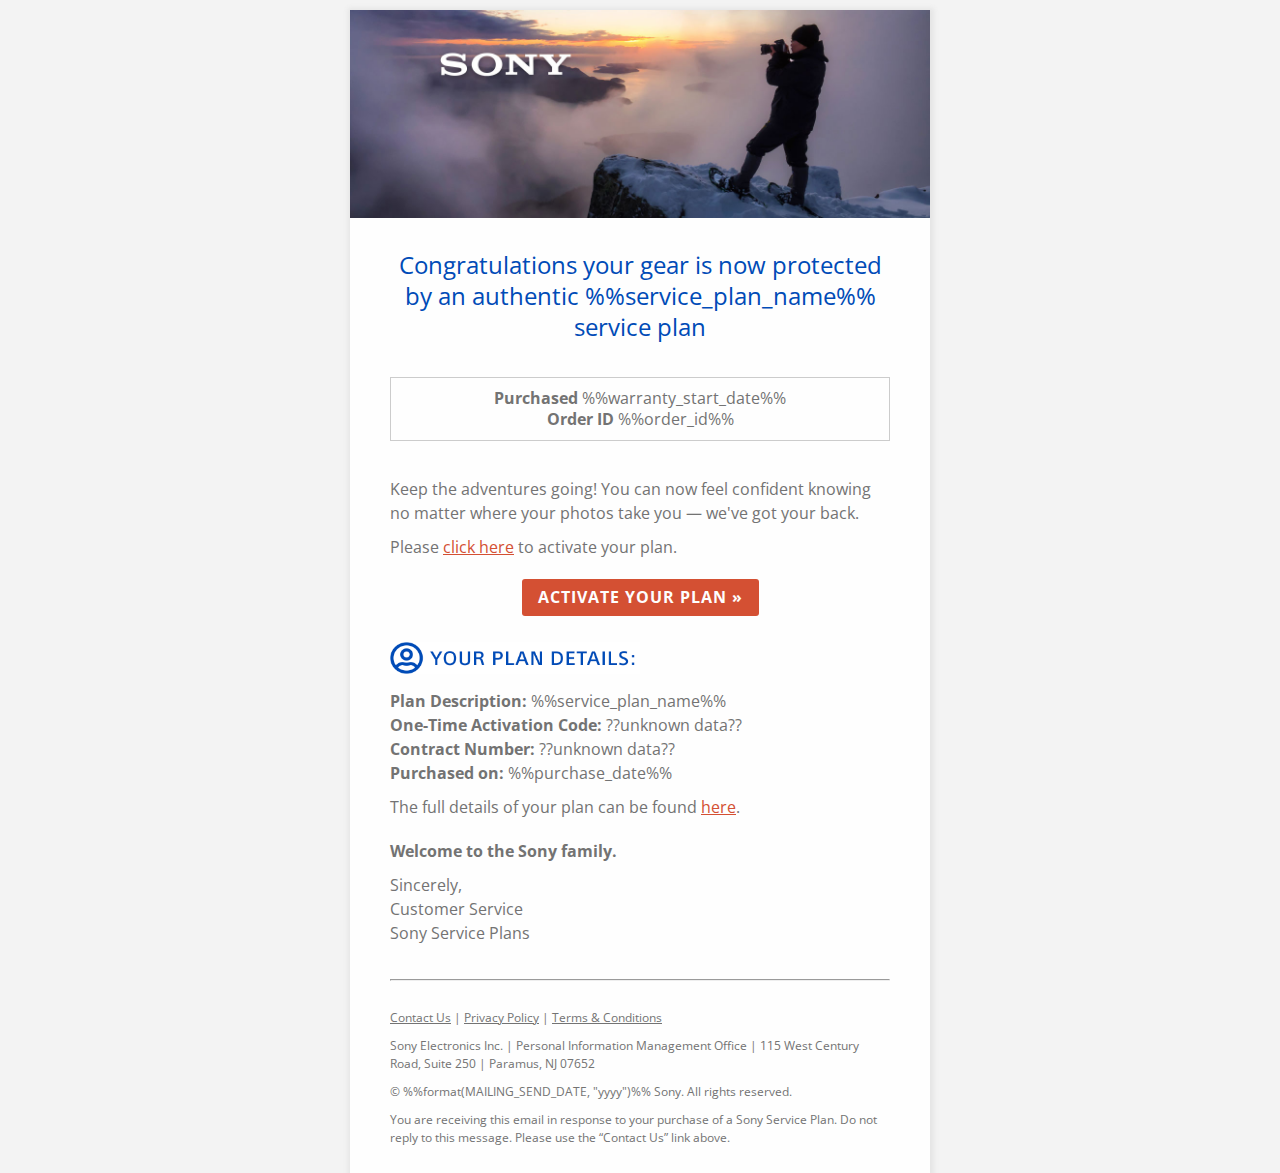
==== commit f9e91d6d: "Add latest updates" ====
--- a/index.html
+++ b/index.html
@@ -1 +1,107 @@
-<!DOCTYPE html PUBLIC "-//W3C//DTD XHTML 1.0 Transitional//EN" "http://www.w3.org/TR/xhtml1/DTD/xhtml1-transitional.dtd"><html xmlns="http://www.w3.org/1999/xhtml" lang="en" xml:lang="en"><head><meta http-equiv="Content-Type" content="text/html; charset=utf-8"><meta name="viewport" content="width=device-width"><title>Sony Activation email</title><style>@media only screen{html{min-height:100%;background:#f3f3f3}}@media only screen and (max-width:620px){.small-float-center{margin:0 auto!important;float:none!important;text-align:center!important}.small-text-center{text-align:center!important}}@media only screen and (max-width:620px){table.body table.container .show-for-large{display:none!important;width:0;mso-hide:all;overflow:hidden}}@media only screen and (max-width:620px){table.body img{width:auto;height:auto}table.body center{min-width:0!important}table.body .container{width:95%!important}table.body .columns{height:auto!important;-moz-box-sizing:border-box;-webkit-box-sizing:border-box;box-sizing:border-box;padding-left:40px!important;padding-right:40px!important}table.body .collapse .columns{padding-left:0!important;padding-right:0!important}th.small-12{display:inline-block!important;width:100%!important}table.menu{width:100%!important}table.menu td,table.menu th{width:auto!important;display:inline-block!important}table.menu.vertical td,table.menu.vertical th{display:block!important}table.menu[align=center]{width:auto!important}}@media only screen and (max-width:670px){table.body .columns{padding-left:15px!important;padding-right:15px!important}img.your-plan-details-icon{width:250px!important}.purchase-details{border-left:none;border-right:none;padding:15px 0}.mobile-hardbreak{display:block;height:10px}.your-plan-details{border:1px solid #ccc;padding:20px}.your-plan-details-icon{width:250px}}</style></head><body style="-moz-box-sizing:border-box;-ms-text-size-adjust:100%;-webkit-box-sizing:border-box;-webkit-text-size-adjust:100%;Margin:0;box-sizing:border-box;color:#737373;font-family:'Open Sans',Helvetica,Arial,sans-serif;font-size:16px;font-weight:400;line-height:1.3;margin:0;min-width:100%;padding:0;text-align:left;width:100%!important"><span class="invisible-previewline" style="color:#f3f3f3;display:none!important;font-size:1px;line-height:1px;max-height:0;max-width:0;mso-hide:all!important;opacity:0;overflow:hidden;visibility:hidden"></span><table class="body" style="Margin:0;background:#f3f3f3;border-collapse:collapse;border-spacing:0;color:#737373;font-family:'Open Sans',Helvetica,Arial,sans-serif;font-size:16px;font-weight:400;height:100%;line-height:1.3;margin:0;padding:0;text-align:left;vertical-align:top;width:100%"><tr style="padding:0;text-align:left;vertical-align:top"><td class="center" align="center" valign="top" style="-moz-hyphens:none;-ms-hyphens:none;-webkit-hyphens:none;Margin:0;border-collapse:collapse!important;color:#737373;font-family:'Open Sans',Helvetica,Arial,sans-serif;font-size:16px;font-weight:400;hyphens:none;line-height:1.3;margin:0;padding:0;text-align:left;vertical-align:top;word-wrap:break-word"><center data-parsed="" style="min-width:580px;width:100%"><table class="spacer float-center" style="Margin:0 auto;border-collapse:collapse;border-spacing:0;float:none;margin:0 auto;padding:0;text-align:center;vertical-align:top;width:100%"><tbody><tr style="padding:0;text-align:left;vertical-align:top"><td height="10px" style="-moz-hyphens:none;-ms-hyphens:none;-webkit-hyphens:none;Margin:0;border-collapse:collapse!important;color:#737373;font-family:'Open Sans',Helvetica,Arial,sans-serif;font-size:10px;font-weight:400;hyphens:none;line-height:10px;margin:0;mso-line-height-rule:exactly;padding:0;text-align:left;vertical-align:top;word-wrap:break-word">&#xA0;</td></tr></tbody></table><div class="desktop-expanded-banner float-center" align="center"><table align="center" class="container main-container" style="Margin:0 auto;background:#fefefe;border-collapse:collapse;border-spacing:0;box-shadow:1px 1px 5px 3px #e5e5e5;margin:0 auto;padding:0;text-align:inherit;vertical-align:top;width:580px"><tbody><tr style="padding:0;text-align:left;vertical-align:top"><td style="-moz-hyphens:none;-ms-hyphens:none;-webkit-hyphens:none;Margin:0;border-collapse:collapse!important;color:#737373;font-family:'Open Sans',Helvetica,Arial,sans-serif;font-size:16px;font-weight:400;hyphens:none;line-height:1.3;margin:0;padding:0;text-align:left;vertical-align:top;word-wrap:break-word"><table class="row collapse" style="border-collapse:collapse;border-spacing:0;display:table;padding:0;position:relative;text-align:left;vertical-align:top;width:100%"><tbody><tr style="padding:0;text-align:left;vertical-align:top"><th class="small-12 large-12 columns first last" noexpander="" style="Margin:0 auto;color:#737373;font-family:'Open Sans',Helvetica,Arial,sans-serif;font-size:16px;font-weight:400;line-height:1.3;margin:0 auto;padding:0;padding-bottom:16px;padding-left:0;padding-right:0;text-align:left;width:600px"><table style="border-collapse:collapse;border-spacing:0;padding:0;text-align:left;vertical-align:top;width:100%"><tr style="padding:0;text-align:left;vertical-align:top"><th style="Margin:0;color:#737373;font-family:'Open Sans',Helvetica,Arial,sans-serif;font-size:16px;font-weight:400;line-height:1.3;margin:0;padding:0;text-align:left"><img src="assets/img/sony-banner.jpg" width="580" alt="Sony" style="-ms-interpolation-mode:bicubic;clear:both;display:block;max-width:100%;outline:0;text-decoration:none;width:auto"></th><th class="expander" style="Margin:0;color:#737373;font-family:'Open Sans',Helvetica,Arial,sans-serif;font-size:16px;font-weight:400;line-height:1.3;margin:0;padding:0!important;text-align:left;visibility:hidden;width:0"></th></tr></table></th></tr></tbody></table><table class="row" style="border-collapse:collapse;border-spacing:0;display:table;padding:0;position:relative;text-align:left;vertical-align:top;width:100%"><tbody><tr style="padding:0;text-align:left;vertical-align:top"><th class="headline no-bottom-padding small-12 large-12 columns first last" style="Margin:0 auto;color:#737373;font-family:'Open Sans',Helvetica,Arial,sans-serif;font-size:16px;font-weight:400;line-height:1.3;margin:0 auto;padding:0;padding-bottom:0!important;padding-left:40px;padding-right:40px;text-align:left;width:540px"><table style="border-collapse:collapse;border-spacing:0;padding:0;text-align:left;vertical-align:top;width:100%"><tr style="padding:0;text-align:left;vertical-align:top"><th style="Margin:0;color:#737373;font-family:'Open Sans',Helvetica,Arial,sans-serif;font-size:16px;font-weight:400;line-height:1.3;margin:0;padding:0;text-align:left"><table class="spacer" style="border-collapse:collapse;border-spacing:0;padding:0;text-align:left;vertical-align:top;width:100%"><tbody><tr style="padding:0;text-align:left;vertical-align:top"><td height="15px" style="-moz-hyphens:none;-ms-hyphens:none;-webkit-hyphens:none;Margin:0;border-collapse:collapse!important;color:#737373;font-family:'Open Sans',Helvetica,Arial,sans-serif;font-size:15px;font-weight:400;hyphens:none;line-height:15px;margin:0;mso-line-height-rule:exactly;padding:0;text-align:left;vertical-align:top;word-wrap:break-word">&#xA0;</td></tr></tbody></table><h1 style="Margin:0;Margin-bottom:10px;color:#004bb7;font-family:'Open Sans',Helvetica,Arial,sans-serif;font-size:24px;font-weight:400;line-height:1.3;margin:0;margin-bottom:10px;padding:0;text-align:center;word-wrap:normal">Congrats! Your %%product_name%% is now covered by Sony Protect Plus</h1><table class="spacer" style="border-collapse:collapse;border-spacing:0;padding:0;text-align:left;vertical-align:top;width:100%"><tbody><tr style="padding:0;text-align:left;vertical-align:top"><td height="25px" style="-moz-hyphens:none;-ms-hyphens:none;-webkit-hyphens:none;Margin:0;border-collapse:collapse!important;color:#737373;font-family:'Open Sans',Helvetica,Arial,sans-serif;font-size:25px;font-weight:400;hyphens:none;line-height:25px;margin:0;mso-line-height-rule:exactly;padding:0;text-align:left;vertical-align:top;word-wrap:break-word">&#xA0;</td></tr></tbody></table></th><th class="expander" style="Margin:0;color:#737373;font-family:'Open Sans',Helvetica,Arial,sans-serif;font-size:16px;font-weight:400;line-height:1.3;margin:0;padding:0!important;text-align:left;visibility:hidden;width:0"></th></tr></table></th></tr></tbody></table><table class="row" style="border-collapse:collapse;border-spacing:0;display:table;padding:0;position:relative;text-align:left;vertical-align:top;width:100%"><tbody><tr style="padding:0;text-align:left;vertical-align:top"><th class="small-12 large-12 columns first last" style="Margin:0 auto;color:#737373;font-family:'Open Sans',Helvetica,Arial,sans-serif;font-size:16px;font-weight:400;line-height:1.3;margin:0 auto;padding:0;padding-bottom:16px;padding-left:40px;padding-right:40px;text-align:left;width:540px"><table style="border-collapse:collapse;border-spacing:0;padding:0;text-align:left;vertical-align:top;width:100%"><tr style="padding:0;text-align:left;vertical-align:top"><th style="Margin:0;color:#737373;font-family:'Open Sans',Helvetica,Arial,sans-serif;font-size:16px;font-weight:400;line-height:1.3;margin:0;padding:0;text-align:left"><div class="purchase-details" style="border:1px solid #ccc;text-align:center"><table class="spacer" style="border-collapse:collapse;border-spacing:0;padding:0;text-align:left;vertical-align:top;width:100%"><tbody><tr style="padding:0;text-align:left;vertical-align:top"><td height="10px" style="-moz-hyphens:none;-ms-hyphens:none;-webkit-hyphens:none;Margin:0;border-collapse:collapse!important;color:#737373;font-family:'Open Sans',Helvetica,Arial,sans-serif;font-size:10px;font-weight:400;hyphens:none;line-height:10px;margin:0;mso-line-height-rule:exactly;padding:0;text-align:left;vertical-align:top;word-wrap:break-word">&#xA0;</td></tr></tbody></table><strong>Purchased</strong> %%warranty_start_date%%<br><strong>Order ID</strong> %%order_id%%<table class="spacer" style="border-collapse:collapse;border-spacing:0;padding:0;text-align:left;vertical-align:top;width:100%"><tbody><tr style="padding:0;text-align:left;vertical-align:top"><td height="10px" style="-moz-hyphens:none;-ms-hyphens:none;-webkit-hyphens:none;Margin:0;border-collapse:collapse!important;color:#737373;font-family:'Open Sans',Helvetica,Arial,sans-serif;font-size:10px;font-weight:400;hyphens:none;line-height:10px;margin:0;mso-line-height-rule:exactly;padding:0;text-align:left;vertical-align:top;word-wrap:break-word">&#xA0;</td></tr></tbody></table></div></th><th class="expander" style="Margin:0;color:#737373;font-family:'Open Sans',Helvetica,Arial,sans-serif;font-size:16px;font-weight:400;line-height:1.3;margin:0;padding:0!important;text-align:left;visibility:hidden;width:0"></th></tr></table></th></tr></tbody></table><table class="row" style="border-collapse:collapse;border-spacing:0;display:table;padding:0;position:relative;text-align:left;vertical-align:top;width:100%"><tbody><tr style="padding:0;text-align:left;vertical-align:top"><th class="message-body small-12 large-12 columns first last" style="Margin:0 auto;color:#737373;font-family:'Open Sans',Helvetica,Arial,sans-serif;font-size:16px;font-weight:400;line-height:1.3;margin:0 auto;padding:0;padding-bottom:16px;padding-left:40px;padding-right:40px;text-align:left;width:540px"><table style="border-collapse:collapse;border-spacing:0;padding:0;text-align:left;vertical-align:top;width:100%"><tr style="padding:0;text-align:left;vertical-align:top"><th style="Margin:0;color:#737373;font-family:'Open Sans',Helvetica,Arial,sans-serif;font-size:16px;font-weight:400;line-height:1.3;margin:0;padding:0;text-align:left"><table class="spacer" style="border-collapse:collapse;border-spacing:0;padding:0;text-align:left;vertical-align:top;width:100%"><tbody><tr style="padding:0;text-align:left;vertical-align:top"><td height="20px" style="-moz-hyphens:none;-ms-hyphens:none;-webkit-hyphens:none;Margin:0;border-collapse:collapse!important;color:#737373;font-family:'Open Sans',Helvetica,Arial,sans-serif;font-size:20px;font-weight:400;hyphens:none;line-height:20px;margin:0;mso-line-height-rule:exactly;padding:0;text-align:left;vertical-align:top;word-wrap:break-word">&#xA0;</td></tr></tbody></table><p style="Margin:0;Margin-bottom:10px;color:#737373;font-family:'Open Sans',Helvetica,Arial,sans-serif;font-size:16px;font-weight:400;line-height:1.5;margin:0;margin-bottom:10px;padding:0;text-align:left">Congrats on choosing to protect your gear! You can feel confident knowing no matter where your photos take you - we've got your back.</p><p style="Margin:0;Margin-bottom:10px;color:#737373;font-family:'Open Sans',Helvetica,Arial,sans-serif;font-size:16px;font-weight:400;line-height:1.5;margin:0;margin-bottom:10px;padding:0;text-align:left">Please <a href="https://productregistration.sony.com/registered_products" target="_blank" style="Margin:0;color:#d45033;font-family:'Open Sans',Helvetica,Arial,sans-serif;font-weight:400;line-height:1.3;margin:0;padding:0;text-align:left;text-decoration:underline">click here</a> to activate your plan.</p><table class="spacer" style="border-collapse:collapse;border-spacing:0;padding:0;text-align:left;vertical-align:top;width:100%"><tbody><tr style="padding:0;text-align:left;vertical-align:top"><td height="10px" style="-moz-hyphens:none;-ms-hyphens:none;-webkit-hyphens:none;Margin:0;border-collapse:collapse!important;color:#737373;font-family:'Open Sans',Helvetica,Arial,sans-serif;font-size:10px;font-weight:400;hyphens:none;line-height:10px;margin:0;mso-line-height-rule:exactly;padding:0;text-align:left;vertical-align:top;word-wrap:break-word">&#xA0;</td></tr></tbody></table><center data-parsed="" style="min-width:460px;width:100%"><table class="button radius warning float-center" style="Margin:0 0 16px 0;border-collapse:collapse;border-spacing:0;float:none;margin:0 0 16px 0;padding:0;text-align:center;vertical-align:top;width:auto"><tr style="padding:0;text-align:left;vertical-align:top"><td style="-moz-hyphens:none;-ms-hyphens:none;-webkit-hyphens:none;Margin:0;border-collapse:collapse!important;color:#737373;font-family:'Open Sans',Helvetica,Arial,sans-serif;font-size:16px;font-weight:400;hyphens:none;line-height:1.3;margin:0;padding:0;text-align:left;vertical-align:top;word-wrap:break-word"><table style="border-collapse:collapse;border-spacing:0;padding:0;text-align:left;vertical-align:top;width:100%"><tr style="padding:0;text-align:left;vertical-align:top"><td style="-moz-hyphens:none;-ms-hyphens:none;-webkit-hyphens:none;Margin:0;background:#d45033;border:0 solid #d45033;border-collapse:collapse!important;border-radius:3px;color:#fefefe;font-family:'Open Sans',Helvetica,Arial,sans-serif;font-size:16px;font-weight:400;hyphens:none;line-height:1.3;margin:0;padding:0;text-align:center!important;vertical-align:top;word-wrap:break-word"><a href="https://productregistration.sony.com/registered_products" style="Margin:0;border:0 solid #d45033;border-radius:3px;color:#fefefe;display:inline-block;font-family:'Open Sans',Helvetica,Arial,sans-serif;font-size:16px;font-weight:700;letter-spacing:1px;line-height:1.3;margin:0;padding:8px 16px 8px 16px;text-align:center;text-decoration:none">ACTIVATE YOUR PLAN &raquo;</a></td></tr></table></td></tr></table></center><table class="spacer" style="border-collapse:collapse;border-spacing:0;padding:0;text-align:left;vertical-align:top;width:100%"><tbody><tr style="padding:0;text-align:left;vertical-align:top"><td height="10px" style="-moz-hyphens:none;-ms-hyphens:none;-webkit-hyphens:none;Margin:0;border-collapse:collapse!important;color:#737373;font-family:'Open Sans',Helvetica,Arial,sans-serif;font-size:10px;font-weight:400;hyphens:none;line-height:10px;margin:0;mso-line-height-rule:exactly;padding:0;text-align:left;vertical-align:top;word-wrap:break-word">&#xA0;</td></tr></tbody></table><div class="your-plan-details"><img src="assets/img/your-plan-details.png" class="your-plan-details-icon" width="250" alt="Your plan details" style="-ms-interpolation-mode:bicubic;clear:both;display:block;max-width:100%;outline:0;text-decoration:none;width:250px"><table class="spacer" style="border-collapse:collapse;border-spacing:0;padding:0;text-align:left;vertical-align:top;width:100%"><tbody><tr style="padding:0;text-align:left;vertical-align:top"><td height="15px" style="-moz-hyphens:none;-ms-hyphens:none;-webkit-hyphens:none;Margin:0;border-collapse:collapse!important;color:#737373;font-family:'Open Sans',Helvetica,Arial,sans-serif;font-size:15px;font-weight:400;hyphens:none;line-height:15px;margin:0;mso-line-height-rule:exactly;padding:0;text-align:left;vertical-align:top;word-wrap:break-word">&#xA0;</td></tr></tbody></table><p style="Margin:0;Margin-bottom:10px;color:#737373;font-family:'Open Sans',Helvetica,Arial,sans-serif;font-size:16px;font-weight:400;line-height:1.5;margin:0;margin-bottom:10px;padding:0;text-align:left"><strong>Plan Description:</strong> %%service_plan_name%%<br><strong>One-Time Activation Code:</strong> ??unknown data??<br><strong>Contract Number:</strong> ??unknown data??<br><strong>Purchased on:</strong> %%purchase_date%%</p><p style="Margin:0;Margin-bottom:10px;color:#737373;font-family:'Open Sans',Helvetica,Arial,sans-serif;font-size:16px;font-weight:400;line-height:1.5;margin:0;margin-bottom:10px;padding:0;text-align:left">The full details of your plan can be found <a href="https://productregistration.sony.com/registered_products" target="_blank" rel="noopener noreferrer" style="Margin:0;color:#d45033;font-family:'Open Sans',Helvetica,Arial,sans-serif;font-weight:400;line-height:1.3;margin:0;padding:0;text-align:left;text-decoration:underline">here</a>.</p></div><table class="spacer" style="border-collapse:collapse;border-spacing:0;padding:0;text-align:left;vertical-align:top;width:100%"><tbody><tr style="padding:0;text-align:left;vertical-align:top"><td height="10px" style="-moz-hyphens:none;-ms-hyphens:none;-webkit-hyphens:none;Margin:0;border-collapse:collapse!important;color:#737373;font-family:'Open Sans',Helvetica,Arial,sans-serif;font-size:10px;font-weight:400;hyphens:none;line-height:10px;margin:0;mso-line-height-rule:exactly;padding:0;text-align:left;vertical-align:top;word-wrap:break-word">&#xA0;</td></tr></tbody></table><p style="Margin:0;Margin-bottom:10px;color:#737373;font-family:'Open Sans',Helvetica,Arial,sans-serif;font-size:16px;font-weight:400;line-height:1.5;margin:0;margin-bottom:10px;padding:0;text-align:left"><strong>Welcome to the Sony family.</strong></p><p style="Margin:0;Margin-bottom:10px;color:#737373;font-family:'Open Sans',Helvetica,Arial,sans-serif;font-size:16px;font-weight:400;line-height:1.5;margin:0;margin-bottom:10px;padding:0;text-align:left">Sincerely,<br>Sony Customer Service</p></th><th class="expander" style="Margin:0;color:#737373;font-family:'Open Sans',Helvetica,Arial,sans-serif;font-size:16px;font-weight:400;line-height:1.3;margin:0;padding:0!important;text-align:left;visibility:hidden;width:0"></th></tr></table></th></tr></tbody></table><table class="row" style="border-collapse:collapse;border-spacing:0;display:table;padding:0;position:relative;text-align:left;vertical-align:top;width:100%"><tbody><tr style="padding:0;text-align:left;vertical-align:top"><th class="footer small-12 large-12 columns first last" style="Margin:0 auto;color:#737373;font-family:'Open Sans',Helvetica,Arial,sans-serif;font-size:16px;font-weight:400;line-height:1.3;margin:0 auto;padding:0;padding-bottom:16px;padding-left:40px;padding-right:40px;text-align:left;width:540px"><table style="border-collapse:collapse;border-spacing:0;padding:0;text-align:left;vertical-align:top;width:100%"><tr style="padding:0;text-align:left;vertical-align:top"><th style="Margin:0;color:#737373;font-family:'Open Sans',Helvetica,Arial,sans-serif;font-size:16px;font-weight:400;line-height:1.3;margin:0;padding:0;text-align:left"><hr><table class="spacer" style="border-collapse:collapse;border-spacing:0;padding:0;text-align:left;vertical-align:top;width:100%"><tbody><tr style="padding:0;text-align:left;vertical-align:top"><td height="20px" style="-moz-hyphens:none;-ms-hyphens:none;-webkit-hyphens:none;Margin:0;border-collapse:collapse!important;color:#737373;font-family:'Open Sans',Helvetica,Arial,sans-serif;font-size:20px;font-weight:400;hyphens:none;line-height:20px;margin:0;mso-line-height-rule:exactly;padding:0;text-align:left;vertical-align:top;word-wrap:break-word">&#xA0;</td></tr></tbody></table><p style="Margin:0;Margin-bottom:10px;color:#737373;font-family:'Open Sans',Helvetica,Arial,sans-serif;font-size:12px;font-weight:400;line-height:1.5;margin:0;margin-bottom:10px;padding:0;text-align:left"><a href="https://us.esupport.sony.com/support/s/support-contact?language=en_US#di" style="Margin:0;color:#737373;font-family:'Open Sans',Helvetica,Arial,sans-serif;font-size:12px;font-weight:400;line-height:1.3;margin:0;padding:0;text-align:left;text-decoration:underline">Contact Us</a> | <a href="https://products.sel.sony.com/SEL/legal/privacy.html" style="Margin:0;color:#737373;font-family:'Open Sans',Helvetica,Arial,sans-serif;font-size:12px;font-weight:400;line-height:1.3;margin:0;padding:0;text-align:left;text-decoration:underline">Privacy Policy</a> | <a href="#" style="Margin:0;color:#737373;font-family:'Open Sans',Helvetica,Arial,sans-serif;font-size:12px;font-weight:400;line-height:1.3;margin:0;padding:0;text-align:left;text-decoration:underline">Terms &amp; Conditions</a></p><p style="Margin:0;Margin-bottom:10px;color:#737373;font-family:'Open Sans',Helvetica,Arial,sans-serif;font-size:12px;font-weight:400;line-height:1.5;margin:0;margin-bottom:10px;padding:0;text-align:left">Sony Electronics Inc. | Personal Information Management Office | 115 West Century Road, <span class="nowrap">Suite 250</span> | Paramu​s, NJ 0​7652</p><p style="Margin:0;Margin-bottom:10px;color:#737373;font-family:'Open Sans',Helvetica,Arial,sans-serif;font-size:12px;font-weight:400;line-height:1.5;margin:0;margin-bottom:10px;padding:0;text-align:left">&copy; 2020 Sony. All rights reserved.</p></th><th class="expander" style="Margin:0;color:#737373;font-family:'Open Sans',Helvetica,Arial,sans-serif;font-size:16px;font-weight:400;line-height:1.3;margin:0;padding:0!important;text-align:left;visibility:hidden;width:0"></th></tr></table></th></tr></tbody></table></td></tr></tbody></table></div></center></td></tr></table><!-- prevent Gmail on iOS font size manipulation --><div style="display:none;white-space:nowrap;font:15px courier;line-height:0">&nbsp; &nbsp; &nbsp; &nbsp; &nbsp; &nbsp; &nbsp; &nbsp; &nbsp; &nbsp; &nbsp; &nbsp; &nbsp; &nbsp; &nbsp; &nbsp; &nbsp; &nbsp; &nbsp; &nbsp; &nbsp; &nbsp; &nbsp; &nbsp; &nbsp; &nbsp; &nbsp; &nbsp; &nbsp; &nbsp;</div></body></html>+
+<!DOCTYPE html PUBLIC "-//W3C//DTD XHTML 1.0 Transitional//EN"
+"http://www.w3.org/TR/xhtml1/DTD/xhtml1-transitional.dtd">
+
+<html xmlns="http://www.w3.org/1999/xhtml" lang="en" xml:lang="en">
+  <head>
+    <link rel="stylesheet" type="text/css" href="css/app.css">
+    <meta http-equiv="Content-Type" content="text/html; charset=utf-8">
+    <meta name="viewport" content="width=device-width">
+    <title>Sony Activation email</title>
+    <!-- <style> -->
+  </head>
+  <body>
+    <span class="invisible-previewline"></span>
+    <table class="body">
+      <tr>
+        <td class="center" align="center" valign="top">
+          <center data-parsed="">
+            <table class="spacer float-center"><tbody><tr><td height="10px" style="font-size:10px;line-height:10px;">&#xA0;</td></tr></tbody></table> 
+            <div class="desktop-expanded-banner float-center" align="center">
+            
+                <table align="center" class="container main-container"><tbody><tr><td>
+                    <table class="row collapse"><tbody><tr>
+                        <th class="small-12 large-12 columns first last" noexpander=""><table><tr><th>
+                            <img src="assets/img/sony-banner.jpg" width="580" alt="Sony">
+            
+                        </th>
+<th class="expander"></th></tr></table></th>
+                    </tr></tbody></table>
+                    <table class="row"><tbody><tr>
+                        <th class="headline no-bottom-padding small-12 large-12 columns first last"><table><tr><th>
+                            <table class="spacer"><tbody><tr><td height="15px" style="font-size:15px;line-height:15px;">&#xA0;</td></tr></tbody></table> 
+                            <h1>Congratulations your gear is now protected by an authentic %%service_plan_name%% service plan</h1>
+                            <table class="spacer"><tbody><tr><td height="25px" style="font-size:25px;line-height:25px;">&#xA0;</td></tr></tbody></table> 
+                        </th>
+<th class="expander"></th></tr></table></th>
+                    </tr></tbody></table>
+                    <table class="row"><tbody><tr>
+                        <th class="small-12 large-12 columns first last"><table><tr><th>
+                            <div class="purchase-details">
+                                <table class="spacer"><tbody><tr><td height="10px" style="font-size:10px;line-height:10px;">&#xA0;</td></tr></tbody></table> 
+                                <strong>Purchased</strong> %%warranty_start_date%% <br><strong>Order ID</strong>
+                                %%order_id%%
+                                <table class="spacer"><tbody><tr><td height="10px" style="font-size:10px;line-height:10px;">&#xA0;</td></tr></tbody></table> 
+                            </div>
+                        </th>
+<th class="expander"></th></tr></table></th>
+                    </tr></tbody></table>
+                    <table class="row"><tbody><tr>
+                        <th class="message-body small-12 large-12 columns first last"><table><tr><th>
+                            <table class="spacer"><tbody><tr><td height="20px" style="font-size:20px;line-height:20px;">&#xA0;</td></tr></tbody></table> 
+                            <p>Keep the adventures going! You can now feel confident knowing no matter where your photos take you
+                                &mdash; we've got your back.</p>
+                            <p>Please <a href="https://productregistration.sony.com/registered_products" target="_blank">click
+                                    here</a> to activate your plan.</p>
+                            <table class="spacer"><tbody><tr><td height="10px" style="font-size:10px;line-height:10px;">&#xA0;</td></tr></tbody></table> 
+            
+                            <center data-parsed=""><table class="button radius warning float-center"><tr><td><table><tr><td><a href="https://productregistration.sony.com/registered_products">ACTIVATE YOUR PLAN &raquo;</a></td></tr></table></td></tr></table></center>
+                            <table class="spacer"><tbody><tr><td height="10px" style="font-size:10px;line-height:10px;">&#xA0;</td></tr></tbody></table> 
+                            <div class="your-plan-details">
+                                <img src="assets/img/your-plan-details.png" class="your-plan-details-icon" width="250" alt="Your plan details">
+                                <table class="spacer"><tbody><tr><td height="15px" style="font-size:15px;line-height:15px;">&#xA0;</td></tr></tbody></table> 
+                                <p><strong>Plan Description:</strong> %%service_plan_name%%<br>
+                                    <strong>One-Time Activation Code:</strong> ??unknown data??<br>
+                                    <strong>Contract Number:</strong> ??unknown data??<br>
+                                    <strong>Purchased on:</strong> %%purchase_date%%</p>
+                                <p>The full details of your plan can be found <a href="https://productregistration.sony.com/registered_products" target="_blank" rel="noopener noreferrer">here</a>.
+                                </p>
+                            </div>
+                            <table class="spacer"><tbody><tr><td height="10px" style="font-size:10px;line-height:10px;">&#xA0;</td></tr></tbody></table> 
+                            <p><strong>Welcome to the Sony family.</strong></p>
+                            <p>Sincerely,<br>Customer Service<br>
+                                Sony Service Plans
+            
+                            </p>
+                        </th>
+<th class="expander"></th></tr></table></th>
+                    </tr></tbody></table>
+                    <table class="row"><tbody><tr>
+                        <th class="footer small-12 large-12 columns first last"><table><tr><th>
+                            <hr>
+                            <table class="spacer"><tbody><tr><td height="20px" style="font-size:20px;line-height:20px;">&#xA0;</td></tr></tbody></table> 
+                            <p>
+                                <a href="https://us.esupport.sony.com/support/s/support-contact?language=en_US#di">Contact Us</a> |
+                                <a href="https://products.sel.sony.com/SEL/legal/privacy.html">Privacy Policy</a> | <a href="#">Terms &amp; Conditions</a>
+                            </p>
+                            <p>Sony Electronics Inc. | Personal Information Management Office | 115 West Century Road, <span class="nowrap">Suite 250</span> | Paramu​s, NJ 0​7652
+                            </p>
+                            <p>
+                                &copy; %%format(MAILING_SEND_DATE, "yyyy")%% Sony. All rights reserved.
+                            </p>
+                            <p>You are receiving this email in response to your purchase of a Sony Service Plan. Do not reply to
+                                this message. Please use the “Contact Us” link above.</p>
+                        </th>
+<th class="expander"></th></tr></table></th>
+                    </tr></tbody></table>
+                </td></tr></tbody></table>
+            </div>
+          </center>
+        </td>
+      </tr>
+    </table>
+    <!-- prevent Gmail on iOS font size manipulation -->
+   <div style="display:none; white-space:nowrap; font:15px courier; line-height:0;"> &nbsp; &nbsp; &nbsp; &nbsp; &nbsp; &nbsp; &nbsp; &nbsp; &nbsp; &nbsp; &nbsp; &nbsp; &nbsp; &nbsp; &nbsp; &nbsp; &nbsp; &nbsp; &nbsp; &nbsp; &nbsp; &nbsp; &nbsp; &nbsp; &nbsp; &nbsp; &nbsp; &nbsp; &nbsp; &nbsp; </div>
+  </body>
+</html>
+
--- a/css/app.css
+++ b/css/app.css
@@ -0,0 +1,1443 @@
+@import url("https://fonts.googleapis.com/css?family=Open+Sans:400,400i,700&display=swap");
+.wrapper {
+  width: 100%; }
+
+#outlook a {
+  padding: 0; }
+
+body {
+  width: 100% !important;
+  min-width: 100%;
+  -webkit-text-size-adjust: 100%;
+  -ms-text-size-adjust: 100%;
+  margin: 0;
+  Margin: 0;
+  padding: 0;
+  -moz-box-sizing: border-box;
+  -webkit-box-sizing: border-box;
+  box-sizing: border-box; }
+
+.ExternalClass {
+  width: 100%; }
+  .ExternalClass,
+  .ExternalClass p,
+  .ExternalClass span,
+  .ExternalClass font,
+  .ExternalClass td,
+  .ExternalClass div {
+    line-height: 100%; }
+
+#backgroundTable {
+  margin: 0;
+  Margin: 0;
+  padding: 0;
+  width: 100% !important;
+  line-height: 100% !important; }
+
+img {
+  outline: none;
+  text-decoration: none;
+  -ms-interpolation-mode: bicubic;
+  width: auto;
+  max-width: 100%;
+  clear: both;
+  display: block; }
+
+center {
+  width: 100%;
+  min-width: 580px; }
+
+a img {
+  border: none; }
+
+p {
+  margin: 0 0 0 10px;
+  Margin: 0 0 0 10px; }
+
+table {
+  border-spacing: 0;
+  border-collapse: collapse; }
+
+td {
+  word-wrap: break-word;
+  -webkit-hyphens: auto;
+  -moz-hyphens: auto;
+  hyphens: auto;
+  border-collapse: collapse !important; }
+
+table, tr, td {
+  padding: 0;
+  vertical-align: top;
+  text-align: left; }
+
+@media only screen {
+  html {
+    min-height: 100%;
+    background: #f3f3f3; } }
+
+table.body {
+  background: #f3f3f3;
+  height: 100%;
+  width: 100%; }
+
+table.container {
+  background: #fefefe;
+  width: 580px;
+  margin: 0 auto;
+  Margin: 0 auto;
+  text-align: inherit; }
+
+table.row {
+  padding: 0;
+  width: 100%;
+  position: relative; }
+
+table.spacer {
+  width: 100%; }
+  table.spacer td {
+    mso-line-height-rule: exactly; }
+
+table.container table.row {
+  display: table; }
+
+td.columns,
+td.column,
+th.columns,
+th.column {
+  margin: 0 auto;
+  Margin: 0 auto;
+  padding-left: 40px;
+  padding-bottom: 16px; }
+  td.columns .column,
+  td.columns .columns,
+  td.column .column,
+  td.column .columns,
+  th.columns .column,
+  th.columns .columns,
+  th.column .column,
+  th.column .columns {
+    padding-left: 0 !important;
+    padding-right: 0 !important; }
+    td.columns .column center,
+    td.columns .columns center,
+    td.column .column center,
+    td.column .columns center,
+    th.columns .column center,
+    th.columns .columns center,
+    th.column .column center,
+    th.column .columns center {
+      min-width: none !important; }
+
+td.columns.last,
+td.column.last,
+th.columns.last,
+th.column.last {
+  padding-right: 40px; }
+
+td.columns table:not(.button),
+td.column table:not(.button),
+th.columns table:not(.button),
+th.column table:not(.button) {
+  width: 100%; }
+
+td.large-1,
+th.large-1 {
+  width: 8.33333px;
+  padding-left: 20px;
+  padding-right: 20px; }
+
+td.large-1.first,
+th.large-1.first {
+  padding-left: 40px; }
+
+td.large-1.last,
+th.large-1.last {
+  padding-right: 40px; }
+
+.collapse > tbody > tr > td.large-1,
+.collapse > tbody > tr > th.large-1 {
+  padding-right: 0;
+  padding-left: 0;
+  width: 48.33333px; }
+
+.collapse td.large-1.first,
+.collapse th.large-1.first,
+.collapse td.large-1.last,
+.collapse th.large-1.last {
+  width: 68.33333px; }
+
+td.large-1 center,
+th.large-1 center {
+  min-width: -71.66667px; }
+
+.body .columns td.large-1,
+.body .column td.large-1,
+.body .columns th.large-1,
+.body .column th.large-1 {
+  width: 8.33333%; }
+
+td.large-2,
+th.large-2 {
+  width: 56.66667px;
+  padding-left: 20px;
+  padding-right: 20px; }
+
+td.large-2.first,
+th.large-2.first {
+  padding-left: 40px; }
+
+td.large-2.last,
+th.large-2.last {
+  padding-right: 40px; }
+
+.collapse > tbody > tr > td.large-2,
+.collapse > tbody > tr > th.large-2 {
+  padding-right: 0;
+  padding-left: 0;
+  width: 96.66667px; }
+
+.collapse td.large-2.first,
+.collapse th.large-2.first,
+.collapse td.large-2.last,
+.collapse th.large-2.last {
+  width: 116.66667px; }
+
+td.large-2 center,
+th.large-2 center {
+  min-width: -23.33333px; }
+
+.body .columns td.large-2,
+.body .column td.large-2,
+.body .columns th.large-2,
+.body .column th.large-2 {
+  width: 16.66667%; }
+
+td.large-3,
+th.large-3 {
+  width: 105px;
+  padding-left: 20px;
+  padding-right: 20px; }
+
+td.large-3.first,
+th.large-3.first {
+  padding-left: 40px; }
+
+td.large-3.last,
+th.large-3.last {
+  padding-right: 40px; }
+
+.collapse > tbody > tr > td.large-3,
+.collapse > tbody > tr > th.large-3 {
+  padding-right: 0;
+  padding-left: 0;
+  width: 145px; }
+
+.collapse td.large-3.first,
+.collapse th.large-3.first,
+.collapse td.large-3.last,
+.collapse th.large-3.last {
+  width: 165px; }
+
+td.large-3 center,
+th.large-3 center {
+  min-width: 25px; }
+
+.body .columns td.large-3,
+.body .column td.large-3,
+.body .columns th.large-3,
+.body .column th.large-3 {
+  width: 25%; }
+
+td.large-4,
+th.large-4 {
+  width: 153.33333px;
+  padding-left: 20px;
+  padding-right: 20px; }
+
+td.large-4.first,
+th.large-4.first {
+  padding-left: 40px; }
+
+td.large-4.last,
+th.large-4.last {
+  padding-right: 40px; }
+
+.collapse > tbody > tr > td.large-4,
+.collapse > tbody > tr > th.large-4 {
+  padding-right: 0;
+  padding-left: 0;
+  width: 193.33333px; }
+
+.collapse td.large-4.first,
+.collapse th.large-4.first,
+.collapse td.large-4.last,
+.collapse th.large-4.last {
+  width: 213.33333px; }
+
+td.large-4 center,
+th.large-4 center {
+  min-width: 73.33333px; }
+
+.body .columns td.large-4,
+.body .column td.large-4,
+.body .columns th.large-4,
+.body .column th.large-4 {
+  width: 33.33333%; }
+
+td.large-5,
+th.large-5 {
+  width: 201.66667px;
+  padding-left: 20px;
+  padding-right: 20px; }
+
+td.large-5.first,
+th.large-5.first {
+  padding-left: 40px; }
+
+td.large-5.last,
+th.large-5.last {
+  padding-right: 40px; }
+
+.collapse > tbody > tr > td.large-5,
+.collapse > tbody > tr > th.large-5 {
+  padding-right: 0;
+  padding-left: 0;
+  width: 241.66667px; }
+
+.collapse td.large-5.first,
+.collapse th.large-5.first,
+.collapse td.large-5.last,
+.collapse th.large-5.last {
+  width: 261.66667px; }
+
+td.large-5 center,
+th.large-5 center {
+  min-width: 121.66667px; }
+
+.body .columns td.large-5,
+.body .column td.large-5,
+.body .columns th.large-5,
+.body .column th.large-5 {
+  width: 41.66667%; }
+
+td.large-6,
+th.large-6 {
+  width: 250px;
+  padding-left: 20px;
+  padding-right: 20px; }
+
+td.large-6.first,
+th.large-6.first {
+  padding-left: 40px; }
+
+td.large-6.last,
+th.large-6.last {
+  padding-right: 40px; }
+
+.collapse > tbody > tr > td.large-6,
+.collapse > tbody > tr > th.large-6 {
+  padding-right: 0;
+  padding-left: 0;
+  width: 290px; }
+
+.collapse td.large-6.first,
+.collapse th.large-6.first,
+.collapse td.large-6.last,
+.collapse th.large-6.last {
+  width: 310px; }
+
+td.large-6 center,
+th.large-6 center {
+  min-width: 170px; }
+
+.body .columns td.large-6,
+.body .column td.large-6,
+.body .columns th.large-6,
+.body .column th.large-6 {
+  width: 50%; }
+
+td.large-7,
+th.large-7 {
+  width: 298.33333px;
+  padding-left: 20px;
+  padding-right: 20px; }
+
+td.large-7.first,
+th.large-7.first {
+  padding-left: 40px; }
+
+td.large-7.last,
+th.large-7.last {
+  padding-right: 40px; }
+
+.collapse > tbody > tr > td.large-7,
+.collapse > tbody > tr > th.large-7 {
+  padding-right: 0;
+  padding-left: 0;
+  width: 338.33333px; }
+
+.collapse td.large-7.first,
+.collapse th.large-7.first,
+.collapse td.large-7.last,
+.collapse th.large-7.last {
+  width: 358.33333px; }
+
+td.large-7 center,
+th.large-7 center {
+  min-width: 218.33333px; }
+
+.body .columns td.large-7,
+.body .column td.large-7,
+.body .columns th.large-7,
+.body .column th.large-7 {
+  width: 58.33333%; }
+
+td.large-8,
+th.large-8 {
+  width: 346.66667px;
+  padding-left: 20px;
+  padding-right: 20px; }
+
+td.large-8.first,
+th.large-8.first {
+  padding-left: 40px; }
+
+td.large-8.last,
+th.large-8.last {
+  padding-right: 40px; }
+
+.collapse > tbody > tr > td.large-8,
+.collapse > tbody > tr > th.large-8 {
+  padding-right: 0;
+  padding-left: 0;
+  width: 386.66667px; }
+
+.collapse td.large-8.first,
+.collapse th.large-8.first,
+.collapse td.large-8.last,
+.collapse th.large-8.last {
+  width: 406.66667px; }
+
+td.large-8 center,
+th.large-8 center {
+  min-width: 266.66667px; }
+
+.body .columns td.large-8,
+.body .column td.large-8,
+.body .columns th.large-8,
+.body .column th.large-8 {
+  width: 66.66667%; }
+
+td.large-9,
+th.large-9 {
+  width: 395px;
+  padding-left: 20px;
+  padding-right: 20px; }
+
+td.large-9.first,
+th.large-9.first {
+  padding-left: 40px; }
+
+td.large-9.last,
+th.large-9.last {
+  padding-right: 40px; }
+
+.collapse > tbody > tr > td.large-9,
+.collapse > tbody > tr > th.large-9 {
+  padding-right: 0;
+  padding-left: 0;
+  width: 435px; }
+
+.collapse td.large-9.first,
+.collapse th.large-9.first,
+.collapse td.large-9.last,
+.collapse th.large-9.last {
+  width: 455px; }
+
+td.large-9 center,
+th.large-9 center {
+  min-width: 315px; }
+
+.body .columns td.large-9,
+.body .column td.large-9,
+.body .columns th.large-9,
+.body .column th.large-9 {
+  width: 75%; }
+
+td.large-10,
+th.large-10 {
+  width: 443.33333px;
+  padding-left: 20px;
+  padding-right: 20px; }
+
+td.large-10.first,
+th.large-10.first {
+  padding-left: 40px; }
+
+td.large-10.last,
+th.large-10.last {
+  padding-right: 40px; }
+
+.collapse > tbody > tr > td.large-10,
+.collapse > tbody > tr > th.large-10 {
+  padding-right: 0;
+  padding-left: 0;
+  width: 483.33333px; }
+
+.collapse td.large-10.first,
+.collapse th.large-10.first,
+.collapse td.large-10.last,
+.collapse th.large-10.last {
+  width: 503.33333px; }
+
+td.large-10 center,
+th.large-10 center {
+  min-width: 363.33333px; }
+
+.body .columns td.large-10,
+.body .column td.large-10,
+.body .columns th.large-10,
+.body .column th.large-10 {
+  width: 83.33333%; }
+
+td.large-11,
+th.large-11 {
+  width: 491.66667px;
+  padding-left: 20px;
+  padding-right: 20px; }
+
+td.large-11.first,
+th.large-11.first {
+  padding-left: 40px; }
+
+td.large-11.last,
+th.large-11.last {
+  padding-right: 40px; }
+
+.collapse > tbody > tr > td.large-11,
+.collapse > tbody > tr > th.large-11 {
+  padding-right: 0;
+  padding-left: 0;
+  width: 531.66667px; }
+
+.collapse td.large-11.first,
+.collapse th.large-11.first,
+.collapse td.large-11.last,
+.collapse th.large-11.last {
+  width: 551.66667px; }
+
+td.large-11 center,
+th.large-11 center {
+  min-width: 411.66667px; }
+
+.body .columns td.large-11,
+.body .column td.large-11,
+.body .columns th.large-11,
+.body .column th.large-11 {
+  width: 91.66667%; }
+
+td.large-12,
+th.large-12 {
+  width: 540px;
+  padding-left: 20px;
+  padding-right: 20px; }
+
+td.large-12.first,
+th.large-12.first {
+  padding-left: 40px; }
+
+td.large-12.last,
+th.large-12.last {
+  padding-right: 40px; }
+
+.collapse > tbody > tr > td.large-12,
+.collapse > tbody > tr > th.large-12 {
+  padding-right: 0;
+  padding-left: 0;
+  width: 580px; }
+
+.collapse td.large-12.first,
+.collapse th.large-12.first,
+.collapse td.large-12.last,
+.collapse th.large-12.last {
+  width: 600px; }
+
+td.large-12 center,
+th.large-12 center {
+  min-width: 460px; }
+
+.body .columns td.large-12,
+.body .column td.large-12,
+.body .columns th.large-12,
+.body .column th.large-12 {
+  width: 100%; }
+
+td.large-offset-1,
+td.large-offset-1.first,
+td.large-offset-1.last,
+th.large-offset-1,
+th.large-offset-1.first,
+th.large-offset-1.last {
+  padding-left: 88.33333px; }
+
+td.large-offset-2,
+td.large-offset-2.first,
+td.large-offset-2.last,
+th.large-offset-2,
+th.large-offset-2.first,
+th.large-offset-2.last {
+  padding-left: 136.66667px; }
+
+td.large-offset-3,
+td.large-offset-3.first,
+td.large-offset-3.last,
+th.large-offset-3,
+th.large-offset-3.first,
+th.large-offset-3.last {
+  padding-left: 185px; }
+
+td.large-offset-4,
+td.large-offset-4.first,
+td.large-offset-4.last,
+th.large-offset-4,
+th.large-offset-4.first,
+th.large-offset-4.last {
+  padding-left: 233.33333px; }
+
+td.large-offset-5,
+td.large-offset-5.first,
+td.large-offset-5.last,
+th.large-offset-5,
+th.large-offset-5.first,
+th.large-offset-5.last {
+  padding-left: 281.66667px; }
+
+td.large-offset-6,
+td.large-offset-6.first,
+td.large-offset-6.last,
+th.large-offset-6,
+th.large-offset-6.first,
+th.large-offset-6.last {
+  padding-left: 330px; }
+
+td.large-offset-7,
+td.large-offset-7.first,
+td.large-offset-7.last,
+th.large-offset-7,
+th.large-offset-7.first,
+th.large-offset-7.last {
+  padding-left: 378.33333px; }
+
+td.large-offset-8,
+td.large-offset-8.first,
+td.large-offset-8.last,
+th.large-offset-8,
+th.large-offset-8.first,
+th.large-offset-8.last {
+  padding-left: 426.66667px; }
+
+td.large-offset-9,
+td.large-offset-9.first,
+td.large-offset-9.last,
+th.large-offset-9,
+th.large-offset-9.first,
+th.large-offset-9.last {
+  padding-left: 475px; }
+
+td.large-offset-10,
+td.large-offset-10.first,
+td.large-offset-10.last,
+th.large-offset-10,
+th.large-offset-10.first,
+th.large-offset-10.last {
+  padding-left: 523.33333px; }
+
+td.large-offset-11,
+td.large-offset-11.first,
+td.large-offset-11.last,
+th.large-offset-11,
+th.large-offset-11.first,
+th.large-offset-11.last {
+  padding-left: 571.66667px; }
+
+td.expander,
+th.expander {
+  visibility: hidden;
+  width: 0;
+  padding: 0 !important; }
+
+table.container.radius {
+  border-radius: 0;
+  border-collapse: separate; }
+
+.block-grid {
+  width: 100%;
+  max-width: 580px; }
+  .block-grid td {
+    display: inline-block;
+    padding: 20px; }
+
+.up-2 td {
+  width: 250px !important; }
+
+.up-3 td {
+  width: 153px !important; }
+
+.up-4 td {
+  width: 105px !important; }
+
+.up-5 td {
+  width: 76px !important; }
+
+.up-6 td {
+  width: 56px !important; }
+
+.up-7 td {
+  width: 42px !important; }
+
+.up-8 td {
+  width: 32px !important; }
+
+table.text-center,
+th.text-center,
+td.text-center,
+h1.text-center,
+h2.text-center,
+h3.text-center,
+h4.text-center,
+h5.text-center,
+h6.text-center,
+p.text-center,
+span.text-center {
+  text-align: center; }
+
+table.text-left,
+th.text-left,
+td.text-left,
+h1.text-left,
+h2.text-left,
+h3.text-left,
+h4.text-left,
+h5.text-left,
+h6.text-left,
+p.text-left,
+span.text-left {
+  text-align: left; }
+
+table.text-right,
+th.text-right,
+td.text-right,
+h1.text-right,
+h2.text-right,
+h3.text-right,
+h4.text-right,
+h5.text-right,
+h6.text-right,
+p.text-right,
+span.text-right {
+  text-align: right; }
+
+span.text-center {
+  display: block;
+  width: 100%;
+  text-align: center; }
+
+@media only screen and (max-width: 620px) {
+  .small-float-center {
+    margin: 0 auto !important;
+    float: none !important;
+    text-align: center !important; }
+  .small-text-center {
+    text-align: center !important; }
+  .small-text-left {
+    text-align: left !important; }
+  .small-text-right {
+    text-align: right !important; } }
+
+img.float-left {
+  float: left;
+  text-align: left; }
+
+img.float-right {
+  float: right;
+  text-align: right; }
+
+img.float-center,
+img.text-center {
+  margin: 0 auto;
+  Margin: 0 auto;
+  float: none;
+  text-align: center; }
+
+table.float-center,
+td.float-center,
+th.float-center {
+  margin: 0 auto;
+  Margin: 0 auto;
+  float: none;
+  text-align: center; }
+
+.hide-for-large {
+  display: none !important;
+  mso-hide: all;
+  overflow: hidden;
+  max-height: 0;
+  font-size: 0;
+  width: 0;
+  line-height: 0; }
+  @media only screen and (max-width: 620px) {
+    .hide-for-large {
+      display: block !important;
+      width: auto !important;
+      overflow: visible !important;
+      max-height: none !important;
+      font-size: inherit !important;
+      line-height: inherit !important; } }
+
+table.body table.container .hide-for-large * {
+  mso-hide: all; }
+
+@media only screen and (max-width: 620px) {
+  table.body table.container .hide-for-large,
+  table.body table.container .row.hide-for-large {
+    display: table !important;
+    width: 100% !important; } }
+
+@media only screen and (max-width: 620px) {
+  table.body table.container .callout-inner.hide-for-large {
+    display: table-cell !important;
+    width: 100% !important; } }
+
+@media only screen and (max-width: 620px) {
+  table.body table.container .show-for-large {
+    display: none !important;
+    width: 0;
+    mso-hide: all;
+    overflow: hidden; } }
+
+body,
+table.body,
+h1,
+h2,
+h3,
+h4,
+h5,
+h6,
+p,
+td,
+th,
+a {
+  color: #737373;
+  font-family: "Open Sans", Helvetica, Arial, sans-serif;
+  font-weight: normal;
+  padding: 0;
+  margin: 0;
+  Margin: 0;
+  text-align: left;
+  line-height: 1.3; }
+
+h1,
+h2,
+h3,
+h4,
+h5,
+h6 {
+  color: inherit;
+  word-wrap: normal;
+  font-family: "Open Sans", Helvetica, Arial, sans-serif;
+  font-weight: normal;
+  margin-bottom: 10px;
+  Margin-bottom: 10px; }
+
+h1 {
+  font-size: 24px; }
+
+h2 {
+  font-size: 20px; }
+
+h3 {
+  font-size: 18px; }
+
+h4 {
+  font-size: 18px; }
+
+h5 {
+  font-size: 16px; }
+
+h6 {
+  font-size: 18px; }
+
+body,
+table.body,
+p,
+td,
+th {
+  font-size: 16px;
+  line-height: 1.3; }
+
+p {
+  margin-bottom: 10px;
+  Margin-bottom: 10px; }
+  p.lead {
+    font-size: 20px;
+    line-height: 1.6; }
+  p.subheader {
+    margin-top: 4px;
+    margin-bottom: 8px;
+    Margin-top: 4px;
+    Margin-bottom: 8px;
+    font-weight: normal;
+    line-height: 1.4;
+    color: #737373; }
+
+small {
+  font-size: 80%;
+  color: #cacaca; }
+
+a {
+  color: #0092a7;
+  text-decoration: none; }
+  a:hover {
+    color: #006574; }
+  a:active {
+    color: #006574; }
+  a:visited {
+    color: #0092a7; }
+
+h1 a,
+h1 a:visited,
+h2 a,
+h2 a:visited,
+h3 a,
+h3 a:visited,
+h4 a,
+h4 a:visited,
+h5 a,
+h5 a:visited,
+h6 a,
+h6 a:visited {
+  color: #0092a7; }
+
+pre {
+  background: #f3f3f3;
+  margin: 30px 0;
+  Margin: 30px 0; }
+  pre code {
+    color: #cacaca; }
+    pre code span.callout {
+      color: #737373;
+      font-weight: bold; }
+    pre code span.callout-strong {
+      color: #ff6908;
+      font-weight: bold; }
+
+table.hr {
+  width: 100%; }
+  table.hr th {
+    height: 0;
+    max-width: 580px;
+    border-top: 0;
+    border-right: 0;
+    border-bottom: 1px solid #0a0a0a;
+    border-left: 0;
+    margin: 20px auto;
+    Margin: 20px auto;
+    clear: both; }
+
+.stat {
+  font-size: 40px;
+  line-height: 1; }
+  p + .stat {
+    margin-top: -16px;
+    Margin-top: -16px; }
+
+span.invisible-previewline {
+  display: none !important;
+  visibility: hidden;
+  mso-hide: all !important;
+  font-size: 1px;
+  color: #f3f3f3;
+  line-height: 1px;
+  max-height: 0px;
+  max-width: 0px;
+  opacity: 0;
+  overflow: hidden; }
+
+table.button {
+  width: auto;
+  margin: 0 0 16px 0;
+  Margin: 0 0 16px 0; }
+  table.button table td {
+    text-align: left;
+    color: #fefefe;
+    background: #0092a7;
+    border: 2px solid #0092a7; }
+    table.button table td a {
+      font-family: "Open Sans", Helvetica, Arial, sans-serif;
+      font-size: 16px;
+      font-weight: bold;
+      color: #fefefe;
+      text-decoration: none;
+      display: inline-block;
+      padding: 8px 16px 8px 16px;
+      border: 0 solid #0092a7;
+      border-radius: 3px; }
+  table.button.radius table td {
+    border-radius: 3px;
+    border: none; }
+  table.button.rounded table td {
+    border-radius: 500px;
+    border: none; }
+
+table.button:hover table tr td a,
+table.button:active table tr td a,
+table.button table tr td a:visited,
+table.button.tiny:hover table tr td a,
+table.button.tiny:active table tr td a,
+table.button.tiny table tr td a:visited,
+table.button.small:hover table tr td a,
+table.button.small:active table tr td a,
+table.button.small table tr td a:visited,
+table.button.large:hover table tr td a,
+table.button.large:active table tr td a,
+table.button.large table tr td a:visited {
+  color: #fefefe; }
+
+table.button.tiny table td,
+table.button.tiny table a {
+  padding: 4px 8px 4px 8px; }
+
+table.button.tiny table a {
+  font-size: 10px;
+  font-weight: normal; }
+
+table.button.small table td,
+table.button.small table a {
+  padding: 5px 10px 5px 10px;
+  font-size: 12px; }
+
+table.button.large table a {
+  padding: 10px 20px 10px 20px;
+  font-size: 20px; }
+
+table.button.expand,
+table.button.expanded {
+  width: 100% !important; }
+  table.button.expand table,
+  table.button.expanded table {
+    width: 100%; }
+    table.button.expand table a,
+    table.button.expanded table a {
+      text-align: center;
+      width: 100%;
+      padding-left: 0;
+      padding-right: 0; }
+  table.button.expand center,
+  table.button.expanded center {
+    min-width: 0; }
+
+table.button:hover table td,
+table.button:visited table td,
+table.button:active table td {
+  background: #006574;
+  color: #fefefe; }
+
+table.button:hover table a,
+table.button:visited table a,
+table.button:active table a {
+  border: 0 solid #006574; }
+
+table.button.secondary table td {
+  background: #777777;
+  color: #fefefe;
+  border: 0px solid #777777; }
+
+table.button.secondary table a {
+  color: #fefefe;
+  border: 0 solid #777777; }
+
+table.button.secondary:hover table td {
+  background: #919191;
+  color: #fefefe; }
+
+table.button.secondary:hover table a {
+  border: 0 solid #919191; }
+
+table.button.secondary:hover table td a {
+  color: #fefefe; }
+
+table.button.secondary:active table td a {
+  color: #fefefe; }
+
+table.button.secondary table td a:visited {
+  color: #fefefe; }
+
+table.button.success table td {
+  background: #3adb76;
+  border: 0px solid #3adb76; }
+
+table.button.success table a {
+  border: 0 solid #3adb76; }
+
+table.button.success:hover table td {
+  background: #23bf5d; }
+
+table.button.success:hover table a {
+  border: 0 solid #23bf5d; }
+
+table.button.alert table td {
+  background: #ec5840;
+  border: 0px solid #ec5840; }
+
+table.button.alert table a {
+  border: 0 solid #ec5840; }
+
+table.button.alert:hover table td {
+  background: #e23317; }
+
+table.button.alert:hover table a {
+  border: 0 solid #e23317; }
+
+table.button.warning table td {
+  background: #d45033;
+  border: 0px solid #d45033; }
+
+table.button.warning table a {
+  border: 0px solid #d45033; }
+
+table.button.warning:hover table td {
+  background: #af3e25; }
+
+table.button.warning:hover table a {
+  border: 0px solid #af3e25; }
+
+table.callout {
+  margin-bottom: 16px;
+  Margin-bottom: 16px; }
+
+th.callout-inner {
+  width: 100%;
+  border: 1px solid #cbcbcb;
+  padding: 10px;
+  background: #fefefe; }
+  th.callout-inner.primary {
+    background: #ccf9ff;
+    border: 1px solid #444444;
+    color: #0a0a0a; }
+  th.callout-inner.secondary {
+    background: #ebebeb;
+    border: 1px solid #444444;
+    color: #0a0a0a; }
+  th.callout-inner.success {
+    background: #e1faea;
+    border: 1px solid #1b9448;
+    color: #fefefe; }
+  th.callout-inner.warning {
+    background: #f9e5e0;
+    border: 1px solid #852f1c;
+    color: #fefefe; }
+  th.callout-inner.alert {
+    background: #fce6e2;
+    border: 1px solid #b42912;
+    color: #fefefe; }
+
+.thumbnail {
+  border: solid 4px #fefefe;
+  box-shadow: 0 0 0 1px rgba(10, 10, 10, 0.2);
+  display: inline-block;
+  line-height: 0;
+  max-width: 100%;
+  transition: box-shadow 200ms ease-out;
+  border-radius: 3px;
+  margin-bottom: 16px; }
+  .thumbnail:hover, .thumbnail:focus {
+    box-shadow: 0 0 6px 1px rgba(0, 146, 167, 0.5); }
+
+table.menu {
+  width: 580px; }
+  table.menu td.menu-item,
+  table.menu th.menu-item {
+    padding: 10px;
+    padding-right: 10px; }
+    table.menu td.menu-item a,
+    table.menu th.menu-item a {
+      color: #0092a7; }
+
+table.menu.vertical td.menu-item,
+table.menu.vertical th.menu-item {
+  padding: 10px;
+  padding-right: 0;
+  display: block; }
+  table.menu.vertical td.menu-item a,
+  table.menu.vertical th.menu-item a {
+    width: 100%; }
+
+table.menu.vertical td.menu-item table.menu.vertical td.menu-item,
+table.menu.vertical td.menu-item table.menu.vertical th.menu-item,
+table.menu.vertical th.menu-item table.menu.vertical td.menu-item,
+table.menu.vertical th.menu-item table.menu.vertical th.menu-item {
+  padding-left: 10px; }
+
+table.menu.text-center a {
+  text-align: center; }
+
+.menu[align="center"] {
+  width: auto !important; }
+
+body.outlook p {
+  display: inline !important; }
+
+@media only screen and (max-width: 620px) {
+  table.body img {
+    width: auto;
+    height: auto; }
+  table.body center {
+    min-width: 0 !important; }
+  table.body .container {
+    width: 95% !important; }
+  table.body .columns,
+  table.body .column {
+    height: auto !important;
+    -moz-box-sizing: border-box;
+    -webkit-box-sizing: border-box;
+    box-sizing: border-box;
+    padding-left: 40px !important;
+    padding-right: 40px !important; }
+    table.body .columns .column,
+    table.body .columns .columns,
+    table.body .column .column,
+    table.body .column .columns {
+      padding-left: 0 !important;
+      padding-right: 0 !important; }
+  table.body .collapse .columns,
+  table.body .collapse .column {
+    padding-left: 0 !important;
+    padding-right: 0 !important; }
+  td.small-1,
+  th.small-1 {
+    display: inline-block !important;
+    width: 8.33333% !important; }
+  td.small-2,
+  th.small-2 {
+    display: inline-block !important;
+    width: 16.66667% !important; }
+  td.small-3,
+  th.small-3 {
+    display: inline-block !important;
+    width: 25% !important; }
+  td.small-4,
+  th.small-4 {
+    display: inline-block !important;
+    width: 33.33333% !important; }
+  td.small-5,
+  th.small-5 {
+    display: inline-block !important;
+    width: 41.66667% !important; }
+  td.small-6,
+  th.small-6 {
+    display: inline-block !important;
+    width: 50% !important; }
+  td.small-7,
+  th.small-7 {
+    display: inline-block !important;
+    width: 58.33333% !important; }
+  td.small-8,
+  th.small-8 {
+    display: inline-block !important;
+    width: 66.66667% !important; }
+  td.small-9,
+  th.small-9 {
+    display: inline-block !important;
+    width: 75% !important; }
+  td.small-10,
+  th.small-10 {
+    display: inline-block !important;
+    width: 83.33333% !important; }
+  td.small-11,
+  th.small-11 {
+    display: inline-block !important;
+    width: 91.66667% !important; }
+  td.small-12,
+  th.small-12 {
+    display: inline-block !important;
+    width: 100% !important; }
+  .columns td.small-12,
+  .column td.small-12,
+  .columns th.small-12,
+  .column th.small-12 {
+    display: block !important;
+    width: 100% !important; }
+  table.body td.small-offset-1,
+  table.body th.small-offset-1 {
+    margin-left: 8.33333% !important;
+    Margin-left: 8.33333% !important; }
+  table.body td.small-offset-2,
+  table.body th.small-offset-2 {
+    margin-left: 16.66667% !important;
+    Margin-left: 16.66667% !important; }
+  table.body td.small-offset-3,
+  table.body th.small-offset-3 {
+    margin-left: 25% !important;
+    Margin-left: 25% !important; }
+  table.body td.small-offset-4,
+  table.body th.small-offset-4 {
+    margin-left: 33.33333% !important;
+    Margin-left: 33.33333% !important; }
+  table.body td.small-offset-5,
+  table.body th.small-offset-5 {
+    margin-left: 41.66667% !important;
+    Margin-left: 41.66667% !important; }
+  table.body td.small-offset-6,
+  table.body th.small-offset-6 {
+    margin-left: 50% !important;
+    Margin-left: 50% !important; }
+  table.body td.small-offset-7,
+  table.body th.small-offset-7 {
+    margin-left: 58.33333% !important;
+    Margin-left: 58.33333% !important; }
+  table.body td.small-offset-8,
+  table.body th.small-offset-8 {
+    margin-left: 66.66667% !important;
+    Margin-left: 66.66667% !important; }
+  table.body td.small-offset-9,
+  table.body th.small-offset-9 {
+    margin-left: 75% !important;
+    Margin-left: 75% !important; }
+  table.body td.small-offset-10,
+  table.body th.small-offset-10 {
+    margin-left: 83.33333% !important;
+    Margin-left: 83.33333% !important; }
+  table.body td.small-offset-11,
+  table.body th.small-offset-11 {
+    margin-left: 91.66667% !important;
+    Margin-left: 91.66667% !important; }
+  table.body table.columns td.expander,
+  table.body table.columns th.expander {
+    display: none !important; }
+  table.body .right-text-pad,
+  table.body .text-pad-right {
+    padding-left: 10px !important; }
+  table.body .left-text-pad,
+  table.body .text-pad-left {
+    padding-right: 10px !important; }
+  table.menu {
+    width: 100% !important; }
+    table.menu td,
+    table.menu th {
+      width: auto !important;
+      display: inline-block !important; }
+    table.menu.vertical td,
+    table.menu.vertical th, table.menu.small-vertical td,
+    table.menu.small-vertical th {
+      display: block !important; }
+  table.menu[align="center"] {
+    width: auto !important; }
+  table.button.small-expand,
+  table.button.small-expanded {
+    width: 100% !important; }
+    table.button.small-expand table,
+    table.button.small-expanded table {
+      width: 100%; }
+      table.button.small-expand table a,
+      table.button.small-expanded table a {
+        text-align: center !important;
+        width: 100% !important;
+        padding-left: 0 !important;
+        padding-right: 0 !important; }
+    table.button.small-expand center,
+    table.button.small-expanded center {
+      min-width: 0; } }
+
+a[x-apple-data-detectors] {
+  color: inherit !important;
+  text-decoration: none !important;
+  font-size: inherit !important;
+  font-family: inherit !important;
+  font-weight: inherit !important;
+  line-height: inherit !important; }
+
+table.main-container {
+  box-shadow: 1px 1px 5px 3px #e5e5e5; }
+
+td {
+  hyphens: none;
+  -moz-hyphens: none;
+  -webkit-hyphens: none;
+  -ms-hyphens: none; }
+
+a,
+a:visited,
+a:hover {
+  color: #d45033; }
+
+h1,
+h2,
+h3 {
+  color: #004bb7; }
+
+h1 {
+  text-align: center; }
+
+.dark-blue {
+  color: #004bb7; }
+
+p {
+  line-height: 1.5; }
+
+.purchase-details {
+  border: 1px solid #cccccc;
+  text-align: center; }
+
+.message-body a {
+  text-decoration: underline; }
+
+a.telephone {
+  color: #737373; }
+
+.your-plan-details-icon {
+  width: 250px; }
+
+.show-column {
+  background: #e5e5e5; }
+
+table.button table td a {
+  letter-spacing: 1px;
+  text-align: center; }
+
+table.button table td {
+  text-align: center !important; }
+
+.no-bottom-padding {
+  padding-bottom: 0 !important; }
+
+.footer a, .footer p {
+  color: #737373;
+  font-size: 12px; }
+
+.footer a {
+  text-decoration: underline; }
+
+.mobile-hardbreak {
+  display: inline-block;
+  width: 10px; }
+
+@media only screen and (max-width: 670px) {
+  table.body .columns {
+    padding-left: 15px !important;
+    padding-right: 15px !important; }
+  img.your-plan-details-icon {
+    width: 250px !important; }
+  .purchase-details {
+    border-left: none;
+    border-right: none;
+    padding: 15px 0; }
+  .mobile-hardbreak {
+    display: block;
+    height: 10px; }
+  .your-plan-details {
+    border: 1px solid #cccccc;
+    padding: 20px; }
+  .your-plan-details-icon {
+    width: 250px; } }
+
+/*# sourceMappingURL=[data-uri] */
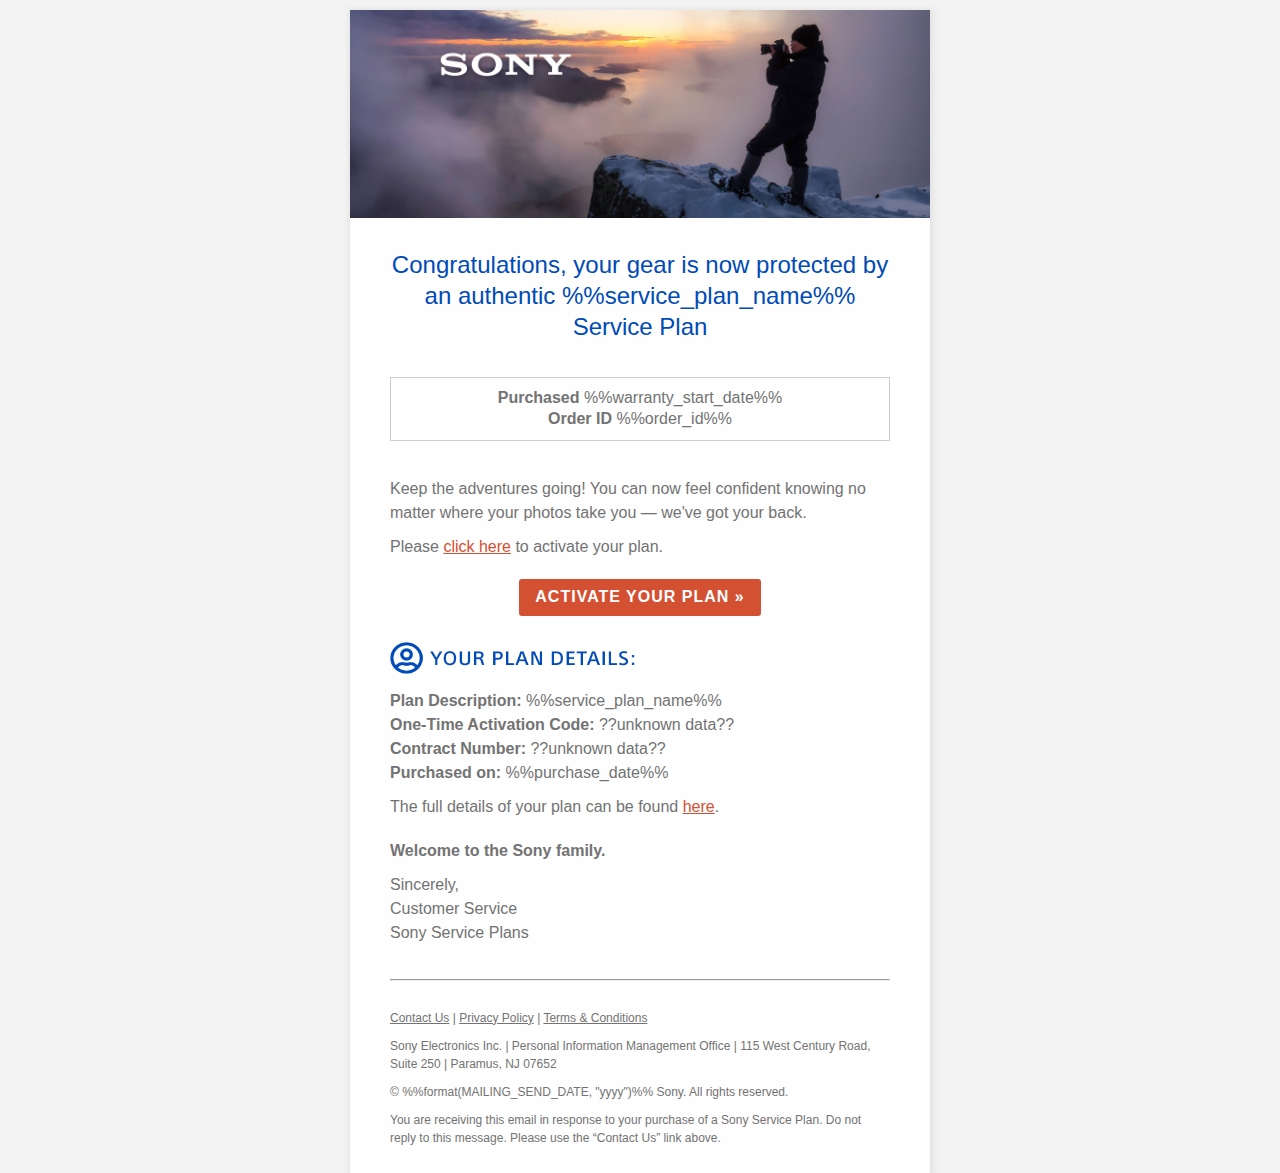
==== commit 32841aa1: "Add latest" ====
--- a/index.html
+++ b/index.html
@@ -1,107 +1 @@
-
-<!DOCTYPE html PUBLIC "-//W3C//DTD XHTML 1.0 Transitional//EN"
-"http://www.w3.org/TR/xhtml1/DTD/xhtml1-transitional.dtd">
-
-<html xmlns="http://www.w3.org/1999/xhtml" lang="en" xml:lang="en">
-  <head>
-    <link rel="stylesheet" type="text/css" href="css/app.css">
-    <meta http-equiv="Content-Type" content="text/html; charset=utf-8">
-    <meta name="viewport" content="width=device-width">
-    <title>Sony Activation email</title>
-    <!-- <style> -->
-  </head>
-  <body>
-    <span class="invisible-previewline"></span>
-    <table class="body">
-      <tr>
-        <td class="center" align="center" valign="top">
-          <center data-parsed="">
-            <table class="spacer float-center"><tbody><tr><td height="10px" style="font-size:10px;line-height:10px;">&#xA0;</td></tr></tbody></table> 
-            <div class="desktop-expanded-banner float-center" align="center">
-            
-                <table align="center" class="container main-container"><tbody><tr><td>
-                    <table class="row collapse"><tbody><tr>
-                        <th class="small-12 large-12 columns first last" noexpander=""><table><tr><th>
-                            <img src="assets/img/sony-banner.jpg" width="580" alt="Sony">
-            
-                        </th>
-<th class="expander"></th></tr></table></th>
-                    </tr></tbody></table>
-                    <table class="row"><tbody><tr>
-                        <th class="headline no-bottom-padding small-12 large-12 columns first last"><table><tr><th>
-                            <table class="spacer"><tbody><tr><td height="15px" style="font-size:15px;line-height:15px;">&#xA0;</td></tr></tbody></table> 
-                            <h1>Congratulations your gear is now protected by an authentic %%service_plan_name%% service plan</h1>
-                            <table class="spacer"><tbody><tr><td height="25px" style="font-size:25px;line-height:25px;">&#xA0;</td></tr></tbody></table> 
-                        </th>
-<th class="expander"></th></tr></table></th>
-                    </tr></tbody></table>
-                    <table class="row"><tbody><tr>
-                        <th class="small-12 large-12 columns first last"><table><tr><th>
-                            <div class="purchase-details">
-                                <table class="spacer"><tbody><tr><td height="10px" style="font-size:10px;line-height:10px;">&#xA0;</td></tr></tbody></table> 
-                                <strong>Purchased</strong> %%warranty_start_date%% <br><strong>Order ID</strong>
-                                %%order_id%%
-                                <table class="spacer"><tbody><tr><td height="10px" style="font-size:10px;line-height:10px;">&#xA0;</td></tr></tbody></table> 
-                            </div>
-                        </th>
-<th class="expander"></th></tr></table></th>
-                    </tr></tbody></table>
-                    <table class="row"><tbody><tr>
-                        <th class="message-body small-12 large-12 columns first last"><table><tr><th>
-                            <table class="spacer"><tbody><tr><td height="20px" style="font-size:20px;line-height:20px;">&#xA0;</td></tr></tbody></table> 
-                            <p>Keep the adventures going! You can now feel confident knowing no matter where your photos take you
-                                &mdash; we've got your back.</p>
-                            <p>Please <a href="https://productregistration.sony.com/registered_products" target="_blank">click
-                                    here</a> to activate your plan.</p>
-                            <table class="spacer"><tbody><tr><td height="10px" style="font-size:10px;line-height:10px;">&#xA0;</td></tr></tbody></table> 
-            
-                            <center data-parsed=""><table class="button radius warning float-center"><tr><td><table><tr><td><a href="https://productregistration.sony.com/registered_products">ACTIVATE YOUR PLAN &raquo;</a></td></tr></table></td></tr></table></center>
-                            <table class="spacer"><tbody><tr><td height="10px" style="font-size:10px;line-height:10px;">&#xA0;</td></tr></tbody></table> 
-                            <div class="your-plan-details">
-                                <img src="assets/img/your-plan-details.png" class="your-plan-details-icon" width="250" alt="Your plan details">
-                                <table class="spacer"><tbody><tr><td height="15px" style="font-size:15px;line-height:15px;">&#xA0;</td></tr></tbody></table> 
-                                <p><strong>Plan Description:</strong> %%service_plan_name%%<br>
-                                    <strong>One-Time Activation Code:</strong> ??unknown data??<br>
-                                    <strong>Contract Number:</strong> ??unknown data??<br>
-                                    <strong>Purchased on:</strong> %%purchase_date%%</p>
-                                <p>The full details of your plan can be found <a href="https://productregistration.sony.com/registered_products" target="_blank" rel="noopener noreferrer">here</a>.
-                                </p>
-                            </div>
-                            <table class="spacer"><tbody><tr><td height="10px" style="font-size:10px;line-height:10px;">&#xA0;</td></tr></tbody></table> 
-                            <p><strong>Welcome to the Sony family.</strong></p>
-                            <p>Sincerely,<br>Customer Service<br>
-                                Sony Service Plans
-            
-                            </p>
-                        </th>
-<th class="expander"></th></tr></table></th>
-                    </tr></tbody></table>
-                    <table class="row"><tbody><tr>
-                        <th class="footer small-12 large-12 columns first last"><table><tr><th>
-                            <hr>
-                            <table class="spacer"><tbody><tr><td height="20px" style="font-size:20px;line-height:20px;">&#xA0;</td></tr></tbody></table> 
-                            <p>
-                                <a href="https://us.esupport.sony.com/support/s/support-contact?language=en_US#di">Contact Us</a> |
-                                <a href="https://products.sel.sony.com/SEL/legal/privacy.html">Privacy Policy</a> | <a href="#">Terms &amp; Conditions</a>
-                            </p>
-                            <p>Sony Electronics Inc. | Personal Information Management Office | 115 West Century Road, <span class="nowrap">Suite 250</span> | Paramu​s, NJ 0​7652
-                            </p>
-                            <p>
-                                &copy; %%format(MAILING_SEND_DATE, "yyyy")%% Sony. All rights reserved.
-                            </p>
-                            <p>You are receiving this email in response to your purchase of a Sony Service Plan. Do not reply to
-                                this message. Please use the “Contact Us” link above.</p>
-                        </th>
-<th class="expander"></th></tr></table></th>
-                    </tr></tbody></table>
-                </td></tr></tbody></table>
-            </div>
-          </center>
-        </td>
-      </tr>
-    </table>
-    <!-- prevent Gmail on iOS font size manipulation -->
-   <div style="display:none; white-space:nowrap; font:15px courier; line-height:0;"> &nbsp; &nbsp; &nbsp; &nbsp; &nbsp; &nbsp; &nbsp; &nbsp; &nbsp; &nbsp; &nbsp; &nbsp; &nbsp; &nbsp; &nbsp; &nbsp; &nbsp; &nbsp; &nbsp; &nbsp; &nbsp; &nbsp; &nbsp; &nbsp; &nbsp; &nbsp; &nbsp; &nbsp; &nbsp; &nbsp; </div>
-  </body>
-</html>
-
+<!DOCTYPE html PUBLIC "-//W3C//DTD XHTML 1.0 Transitional//EN" "http://www.w3.org/TR/xhtml1/DTD/xhtml1-transitional.dtd"><html xmlns="http://www.w3.org/1999/xhtml" lang="en" xml:lang="en"><head><meta http-equiv="Content-Type" content="text/html; charset=utf-8"><meta name="viewport" content="width=device-width"><title>Sony Activation email</title><style>@media only screen{html{min-height:100%;background:#f3f3f3}}@media only screen and (max-width:620px){.small-float-center{margin:0 auto!important;float:none!important;text-align:center!important}.small-text-center{text-align:center!important}}@media only screen and (max-width:620px){table.body img{width:auto;height:auto}table.body center{min-width:0!important}table.body .container{width:95%!important}table.body .columns{height:auto!important;-moz-box-sizing:border-box;-webkit-box-sizing:border-box;box-sizing:border-box;padding-left:40px!important;padding-right:40px!important}table.body .collapse .columns{padding-left:0!important;padding-right:0!important}th.small-12{display:inline-block!important;width:100%!important}table.menu{width:100%!important}table.menu td,table.menu th{width:auto!important;display:inline-block!important}table.menu.vertical td,table.menu.vertical th{display:block!important}table.menu[align=center]{width:auto!important}}@media only screen and (max-width:670px){table.body .columns{padding-left:15px!important;padding-right:15px!important}img.your-plan-details-icon{width:250px!important}.purchase-details{border-left:none;border-right:none;padding:15px 0}.your-plan-details{border:1px solid #ccc;padding:20px}.your-plan-details-icon{width:250px}}</style></head><body style="-moz-box-sizing:border-box;-ms-text-size-adjust:100%;-webkit-box-sizing:border-box;-webkit-text-size-adjust:100%;Margin:0;box-sizing:border-box;color:#737373;font-family:'Open Sans',Helvetica,Arial,sans-serif;font-size:16px;font-weight:400;line-height:1.3;margin:0;min-width:100%;padding:0;text-align:left;width:100%!important"><span class="invisible-previewline" style="color:#f3f3f3;display:none!important;font-size:1px;line-height:1px;max-height:0;max-width:0;mso-hide:all!important;opacity:0;overflow:hidden;visibility:hidden"></span><table class="body" style="Margin:0;background:#f3f3f3;border-collapse:collapse;border-spacing:0;color:#737373;font-family:'Open Sans',Helvetica,Arial,sans-serif;font-size:16px;font-weight:400;height:100%;line-height:1.3;margin:0;padding:0;text-align:left;vertical-align:top;width:100%"><tr style="padding:0;text-align:left;vertical-align:top"><td class="center" align="center" valign="top" style="-moz-hyphens:none;-ms-hyphens:none;-webkit-hyphens:none;Margin:0;border-collapse:collapse!important;color:#737373;font-family:'Open Sans',Helvetica,Arial,sans-serif;font-size:16px;font-weight:400;hyphens:none;line-height:1.3;margin:0;padding:0;text-align:left;vertical-align:top;word-wrap:break-word"><center data-parsed="" style="min-width:580px;width:100%"><table class="spacer float-center" style="Margin:0 auto;border-collapse:collapse;border-spacing:0;float:none;margin:0 auto;padding:0;text-align:center;vertical-align:top;width:100%"><tbody><tr style="padding:0;text-align:left;vertical-align:top"><td height="10px" style="-moz-hyphens:none;-ms-hyphens:none;-webkit-hyphens:none;Margin:0;border-collapse:collapse!important;color:#737373;font-family:'Open Sans',Helvetica,Arial,sans-serif;font-size:10px;font-weight:400;hyphens:none;line-height:10px;margin:0;mso-line-height-rule:exactly;padding:0;text-align:left;vertical-align:top;word-wrap:break-word">&#xA0;</td></tr></tbody></table><div class="desktop-expanded-banner float-center" align="center"><table align="center" class="container main-container" style="Margin:0 auto;background:#fefefe;border-collapse:collapse;border-spacing:0;box-shadow:1px 1px 5px 3px #e5e5e5;margin:0 auto;padding:0;text-align:inherit;vertical-align:top;width:580px"><tbody><tr style="padding:0;text-align:left;vertical-align:top"><td style="-moz-hyphens:none;-ms-hyphens:none;-webkit-hyphens:none;Margin:0;border-collapse:collapse!important;color:#737373;font-family:'Open Sans',Helvetica,Arial,sans-serif;font-size:16px;font-weight:400;hyphens:none;line-height:1.3;margin:0;padding:0;text-align:left;vertical-align:top;word-wrap:break-word"><table class="row collapse" style="border-collapse:collapse;border-spacing:0;display:table;padding:0;position:relative;text-align:left;vertical-align:top;width:100%"><tbody><tr style="padding:0;text-align:left;vertical-align:top"><th class="small-12 large-12 columns first last" noexpander="" style="Margin:0 auto;color:#737373;font-family:'Open Sans',Helvetica,Arial,sans-serif;font-size:16px;font-weight:400;line-height:1.3;margin:0 auto;padding:0;padding-bottom:16px;padding-left:0;padding-right:0;text-align:left;width:600px"><table style="border-collapse:collapse;border-spacing:0;padding:0;text-align:left;vertical-align:top;width:100%"><tr style="padding:0;text-align:left;vertical-align:top"><th style="Margin:0;color:#737373;font-family:'Open Sans',Helvetica,Arial,sans-serif;font-size:16px;font-weight:400;line-height:1.3;margin:0;padding:0;text-align:left"><img src="assets/img/sony-banner.jpg" width="580" alt="Sony" style="-ms-interpolation-mode:bicubic;clear:both;display:block;max-width:100%;outline:0;text-decoration:none;width:auto"></th><th class="expander" style="Margin:0;color:#737373;font-family:'Open Sans',Helvetica,Arial,sans-serif;font-size:16px;font-weight:400;line-height:1.3;margin:0;padding:0!important;text-align:left;visibility:hidden;width:0"></th></tr></table></th></tr></tbody></table><table class="row" style="border-collapse:collapse;border-spacing:0;display:table;padding:0;position:relative;text-align:left;vertical-align:top;width:100%"><tbody><tr style="padding:0;text-align:left;vertical-align:top"><th class="headline no-bottom-padding small-12 large-12 columns first last" style="Margin:0 auto;color:#737373;font-family:'Open Sans',Helvetica,Arial,sans-serif;font-size:16px;font-weight:400;line-height:1.3;margin:0 auto;padding:0;padding-bottom:0!important;padding-left:40px;padding-right:40px;text-align:left;width:540px"><table style="border-collapse:collapse;border-spacing:0;padding:0;text-align:left;vertical-align:top;width:100%"><tr style="padding:0;text-align:left;vertical-align:top"><th style="Margin:0;color:#737373;font-family:'Open Sans',Helvetica,Arial,sans-serif;font-size:16px;font-weight:400;line-height:1.3;margin:0;padding:0;text-align:left"><table class="spacer" style="border-collapse:collapse;border-spacing:0;padding:0;text-align:left;vertical-align:top;width:100%"><tbody><tr style="padding:0;text-align:left;vertical-align:top"><td height="15px" style="-moz-hyphens:none;-ms-hyphens:none;-webkit-hyphens:none;Margin:0;border-collapse:collapse!important;color:#737373;font-family:'Open Sans',Helvetica,Arial,sans-serif;font-size:15px;font-weight:400;hyphens:none;line-height:15px;margin:0;mso-line-height-rule:exactly;padding:0;text-align:left;vertical-align:top;word-wrap:break-word">&#xA0;</td></tr></tbody></table><h1 style="Margin:0;Margin-bottom:10px;color:#004bb7;font-family:'Open Sans',Helvetica,Arial,sans-serif;font-size:24px;font-weight:400;line-height:1.3;margin:0;margin-bottom:10px;padding:0;text-align:center;word-wrap:normal">Congratulations, your gear is now protected by an authentic %%service_plan_name%% Service Plan</h1><table class="spacer" style="border-collapse:collapse;border-spacing:0;padding:0;text-align:left;vertical-align:top;width:100%"><tbody><tr style="padding:0;text-align:left;vertical-align:top"><td height="25px" style="-moz-hyphens:none;-ms-hyphens:none;-webkit-hyphens:none;Margin:0;border-collapse:collapse!important;color:#737373;font-family:'Open Sans',Helvetica,Arial,sans-serif;font-size:25px;font-weight:400;hyphens:none;line-height:25px;margin:0;mso-line-height-rule:exactly;padding:0;text-align:left;vertical-align:top;word-wrap:break-word">&#xA0;</td></tr></tbody></table></th><th class="expander" style="Margin:0;color:#737373;font-family:'Open Sans',Helvetica,Arial,sans-serif;font-size:16px;font-weight:400;line-height:1.3;margin:0;padding:0!important;text-align:left;visibility:hidden;width:0"></th></tr></table></th></tr></tbody></table><table class="row" style="border-collapse:collapse;border-spacing:0;display:table;padding:0;position:relative;text-align:left;vertical-align:top;width:100%"><tbody><tr style="padding:0;text-align:left;vertical-align:top"><th class="small-12 large-12 columns first last" style="Margin:0 auto;color:#737373;font-family:'Open Sans',Helvetica,Arial,sans-serif;font-size:16px;font-weight:400;line-height:1.3;margin:0 auto;padding:0;padding-bottom:16px;padding-left:40px;padding-right:40px;text-align:left;width:540px"><table style="border-collapse:collapse;border-spacing:0;padding:0;text-align:left;vertical-align:top;width:100%"><tr style="padding:0;text-align:left;vertical-align:top"><th style="Margin:0;color:#737373;font-family:'Open Sans',Helvetica,Arial,sans-serif;font-size:16px;font-weight:400;line-height:1.3;margin:0;padding:0;text-align:left"><div class="purchase-details" style="border:1px solid #ccc;text-align:center"><table class="spacer" style="border-collapse:collapse;border-spacing:0;padding:0;text-align:left;vertical-align:top;width:100%"><tbody><tr style="padding:0;text-align:left;vertical-align:top"><td height="10px" style="-moz-hyphens:none;-ms-hyphens:none;-webkit-hyphens:none;Margin:0;border-collapse:collapse!important;color:#737373;font-family:'Open Sans',Helvetica,Arial,sans-serif;font-size:10px;font-weight:400;hyphens:none;line-height:10px;margin:0;mso-line-height-rule:exactly;padding:0;text-align:left;vertical-align:top;word-wrap:break-word">&#xA0;</td></tr></tbody></table><strong>Purchased</strong> %%warranty_start_date%%<br><strong>Order ID</strong> %%order_id%%<table class="spacer" style="border-collapse:collapse;border-spacing:0;padding:0;text-align:left;vertical-align:top;width:100%"><tbody><tr style="padding:0;text-align:left;vertical-align:top"><td height="10px" style="-moz-hyphens:none;-ms-hyphens:none;-webkit-hyphens:none;Margin:0;border-collapse:collapse!important;color:#737373;font-family:'Open Sans',Helvetica,Arial,sans-serif;font-size:10px;font-weight:400;hyphens:none;line-height:10px;margin:0;mso-line-height-rule:exactly;padding:0;text-align:left;vertical-align:top;word-wrap:break-word">&#xA0;</td></tr></tbody></table></div></th><th class="expander" style="Margin:0;color:#737373;font-family:'Open Sans',Helvetica,Arial,sans-serif;font-size:16px;font-weight:400;line-height:1.3;margin:0;padding:0!important;text-align:left;visibility:hidden;width:0"></th></tr></table></th></tr></tbody></table><table class="row" style="border-collapse:collapse;border-spacing:0;display:table;padding:0;position:relative;text-align:left;vertical-align:top;width:100%"><tbody><tr style="padding:0;text-align:left;vertical-align:top"><th class="message-body small-12 large-12 columns first last" style="Margin:0 auto;color:#737373;font-family:'Open Sans',Helvetica,Arial,sans-serif;font-size:16px;font-weight:400;line-height:1.3;margin:0 auto;padding:0;padding-bottom:16px;padding-left:40px;padding-right:40px;text-align:left;width:540px"><table style="border-collapse:collapse;border-spacing:0;padding:0;text-align:left;vertical-align:top;width:100%"><tr style="padding:0;text-align:left;vertical-align:top"><th style="Margin:0;color:#737373;font-family:'Open Sans',Helvetica,Arial,sans-serif;font-size:16px;font-weight:400;line-height:1.3;margin:0;padding:0;text-align:left"><table class="spacer" style="border-collapse:collapse;border-spacing:0;padding:0;text-align:left;vertical-align:top;width:100%"><tbody><tr style="padding:0;text-align:left;vertical-align:top"><td height="20px" style="-moz-hyphens:none;-ms-hyphens:none;-webkit-hyphens:none;Margin:0;border-collapse:collapse!important;color:#737373;font-family:'Open Sans',Helvetica,Arial,sans-serif;font-size:20px;font-weight:400;hyphens:none;line-height:20px;margin:0;mso-line-height-rule:exactly;padding:0;text-align:left;vertical-align:top;word-wrap:break-word">&#xA0;</td></tr></tbody></table><p style="Margin:0;Margin-bottom:10px;color:#737373;font-family:'Open Sans',Helvetica,Arial,sans-serif;font-size:16px;font-weight:400;line-height:1.5;margin:0;margin-bottom:10px;padding:0;text-align:left">Keep the adventures going! You can now feel confident knowing no matter where your photos take you &mdash; we've got your back.</p><p style="Margin:0;Margin-bottom:10px;color:#737373;font-family:'Open Sans',Helvetica,Arial,sans-serif;font-size:16px;font-weight:400;line-height:1.5;margin:0;margin-bottom:10px;padding:0;text-align:left">Please <a href="https://productregistration.sony.com/registered_products" target="_blank" style="Margin:0;color:#d45033;font-family:'Open Sans',Helvetica,Arial,sans-serif;font-weight:400;line-height:1.3;margin:0;padding:0;text-align:left;text-decoration:underline">click here</a> to activate your plan.</p><table class="spacer" style="border-collapse:collapse;border-spacing:0;padding:0;text-align:left;vertical-align:top;width:100%"><tbody><tr style="padding:0;text-align:left;vertical-align:top"><td height="10px" style="-moz-hyphens:none;-ms-hyphens:none;-webkit-hyphens:none;Margin:0;border-collapse:collapse!important;color:#737373;font-family:'Open Sans',Helvetica,Arial,sans-serif;font-size:10px;font-weight:400;hyphens:none;line-height:10px;margin:0;mso-line-height-rule:exactly;padding:0;text-align:left;vertical-align:top;word-wrap:break-word">&#xA0;</td></tr></tbody></table><center data-parsed="" style="min-width:460px;width:100%"><table class="button radius warning float-center" style="Margin:0 0 16px 0;border-collapse:collapse;border-spacing:0;float:none;margin:0 0 16px 0;padding:0;text-align:center;vertical-align:top;width:auto"><tr style="padding:0;text-align:left;vertical-align:top"><td style="-moz-hyphens:none;-ms-hyphens:none;-webkit-hyphens:none;Margin:0;border-collapse:collapse!important;color:#737373;font-family:'Open Sans',Helvetica,Arial,sans-serif;font-size:16px;font-weight:400;hyphens:none;line-height:1.3;margin:0;padding:0;text-align:left;vertical-align:top;word-wrap:break-word"><table style="border-collapse:collapse;border-spacing:0;padding:0;text-align:left;vertical-align:top;width:100%"><tr style="padding:0;text-align:left;vertical-align:top"><td style="-moz-hyphens:none;-ms-hyphens:none;-webkit-hyphens:none;Margin:0;background:#d45033;border:0 solid #d45033;border-collapse:collapse!important;border-radius:3px;color:#fefefe;font-family:'Open Sans',Helvetica,Arial,sans-serif;font-size:16px;font-weight:400;hyphens:none;line-height:1.3;margin:0;padding:0;text-align:center!important;vertical-align:top;word-wrap:break-word"><a href="https://productregistration.sony.com/registered_products" style="Margin:0;border:0 solid #d45033;border-radius:3px;color:#fefefe;display:inline-block;font-family:'Open Sans',Helvetica,Arial,sans-serif;font-size:16px;font-weight:700;letter-spacing:1px;line-height:1.3;margin:0;padding:8px 16px 8px 16px;text-align:center;text-decoration:none">ACTIVATE YOUR PLAN &raquo;</a></td></tr></table></td></tr></table></center><table class="spacer" style="border-collapse:collapse;border-spacing:0;padding:0;text-align:left;vertical-align:top;width:100%"><tbody><tr style="padding:0;text-align:left;vertical-align:top"><td height="10px" style="-moz-hyphens:none;-ms-hyphens:none;-webkit-hyphens:none;Margin:0;border-collapse:collapse!important;color:#737373;font-family:'Open Sans',Helvetica,Arial,sans-serif;font-size:10px;font-weight:400;hyphens:none;line-height:10px;margin:0;mso-line-height-rule:exactly;padding:0;text-align:left;vertical-align:top;word-wrap:break-word">&#xA0;</td></tr></tbody></table><div class="your-plan-details"><img src="assets/img/your-plan-details.png" class="your-plan-details-icon" width="250" alt="Your plan details" style="-ms-interpolation-mode:bicubic;clear:both;display:block;max-width:100%;outline:0;text-decoration:none;width:250px"><table class="spacer" style="border-collapse:collapse;border-spacing:0;padding:0;text-align:left;vertical-align:top;width:100%"><tbody><tr style="padding:0;text-align:left;vertical-align:top"><td height="15px" style="-moz-hyphens:none;-ms-hyphens:none;-webkit-hyphens:none;Margin:0;border-collapse:collapse!important;color:#737373;font-family:'Open Sans',Helvetica,Arial,sans-serif;font-size:15px;font-weight:400;hyphens:none;line-height:15px;margin:0;mso-line-height-rule:exactly;padding:0;text-align:left;vertical-align:top;word-wrap:break-word">&#xA0;</td></tr></tbody></table><p style="Margin:0;Margin-bottom:10px;color:#737373;font-family:'Open Sans',Helvetica,Arial,sans-serif;font-size:16px;font-weight:400;line-height:1.5;margin:0;margin-bottom:10px;padding:0;text-align:left"><strong>Plan Description:</strong> %%service_plan_name%%<br><strong>One-Time Activation Code:</strong> ??unknown data??<br><strong>Contract Number:</strong> ??unknown data??<br><strong>Purchased on:</strong> %%purchase_date%%</p><p style="Margin:0;Margin-bottom:10px;color:#737373;font-family:'Open Sans',Helvetica,Arial,sans-serif;font-size:16px;font-weight:400;line-height:1.5;margin:0;margin-bottom:10px;padding:0;text-align:left">The full details of your plan can be found <a href="https://productregistration.sony.com/registered_products" target="_blank" rel="noopener noreferrer" style="Margin:0;color:#d45033;font-family:'Open Sans',Helvetica,Arial,sans-serif;font-weight:400;line-height:1.3;margin:0;padding:0;text-align:left;text-decoration:underline">here</a>.</p></div><table class="spacer" style="border-collapse:collapse;border-spacing:0;padding:0;text-align:left;vertical-align:top;width:100%"><tbody><tr style="padding:0;text-align:left;vertical-align:top"><td height="10px" style="-moz-hyphens:none;-ms-hyphens:none;-webkit-hyphens:none;Margin:0;border-collapse:collapse!important;color:#737373;font-family:'Open Sans',Helvetica,Arial,sans-serif;font-size:10px;font-weight:400;hyphens:none;line-height:10px;margin:0;mso-line-height-rule:exactly;padding:0;text-align:left;vertical-align:top;word-wrap:break-word">&#xA0;</td></tr></tbody></table><p style="Margin:0;Margin-bottom:10px;color:#737373;font-family:'Open Sans',Helvetica,Arial,sans-serif;font-size:16px;font-weight:400;line-height:1.5;margin:0;margin-bottom:10px;padding:0;text-align:left"><strong>Welcome to the Sony family.</strong></p><p style="Margin:0;Margin-bottom:10px;color:#737373;font-family:'Open Sans',Helvetica,Arial,sans-serif;font-size:16px;font-weight:400;line-height:1.5;margin:0;margin-bottom:10px;padding:0;text-align:left">Sincerely,<br>Customer Service<br>Sony Service Plans</p></th><th class="expander" style="Margin:0;color:#737373;font-family:'Open Sans',Helvetica,Arial,sans-serif;font-size:16px;font-weight:400;line-height:1.3;margin:0;padding:0!important;text-align:left;visibility:hidden;width:0"></th></tr></table></th></tr></tbody></table><table class="row" style="border-collapse:collapse;border-spacing:0;display:table;padding:0;position:relative;text-align:left;vertical-align:top;width:100%"><tbody><tr style="padding:0;text-align:left;vertical-align:top"><th class="footer small-12 large-12 columns first last" style="Margin:0 auto;color:#737373;font-family:'Open Sans',Helvetica,Arial,sans-serif;font-size:16px;font-weight:400;line-height:1.3;margin:0 auto;padding:0;padding-bottom:16px;padding-left:40px;padding-right:40px;text-align:left;width:540px"><table style="border-collapse:collapse;border-spacing:0;padding:0;text-align:left;vertical-align:top;width:100%"><tr style="padding:0;text-align:left;vertical-align:top"><th style="Margin:0;color:#737373;font-family:'Open Sans',Helvetica,Arial,sans-serif;font-size:16px;font-weight:400;line-height:1.3;margin:0;padding:0;text-align:left"><hr><table class="spacer" style="border-collapse:collapse;border-spacing:0;padding:0;text-align:left;vertical-align:top;width:100%"><tbody><tr style="padding:0;text-align:left;vertical-align:top"><td height="20px" style="-moz-hyphens:none;-ms-hyphens:none;-webkit-hyphens:none;Margin:0;border-collapse:collapse!important;color:#737373;font-family:'Open Sans',Helvetica,Arial,sans-serif;font-size:20px;font-weight:400;hyphens:none;line-height:20px;margin:0;mso-line-height-rule:exactly;padding:0;text-align:left;vertical-align:top;word-wrap:break-word">&#xA0;</td></tr></tbody></table><p style="Margin:0;Margin-bottom:10px;color:#737373;font-family:'Open Sans',Helvetica,Arial,sans-serif;font-size:12px;font-weight:400;line-height:1.5;margin:0;margin-bottom:10px;padding:0;text-align:left"><a href="https://us.esupport.sony.com/support/s/support-contact?language=en_US#di" style="Margin:0;color:#737373;font-family:'Open Sans',Helvetica,Arial,sans-serif;font-size:12px;font-weight:400;line-height:1.3;margin:0;padding:0;text-align:left;text-decoration:underline">Contact Us</a> | <a href="https://products.sel.sony.com/SEL/legal/privacy.html" style="Margin:0;color:#737373;font-family:'Open Sans',Helvetica,Arial,sans-serif;font-size:12px;font-weight:400;line-height:1.3;margin:0;padding:0;text-align:left;text-decoration:underline">Privacy Policy</a> | <a href="https://sony.registria.com/system/resources/resources/12/original/SONY_TC_01-14-20.pdf?1579127640" style="Margin:0;color:#737373;font-family:'Open Sans',Helvetica,Arial,sans-serif;font-size:12px;font-weight:400;line-height:1.3;margin:0;padding:0;text-align:left;text-decoration:underline">Terms &amp; Conditions</a></p><p style="Margin:0;Margin-bottom:10px;color:#737373;font-family:'Open Sans',Helvetica,Arial,sans-serif;font-size:12px;font-weight:400;line-height:1.5;margin:0;margin-bottom:10px;padding:0;text-align:left">Sony Electronics Inc. | Personal Information Management Office | 115 West Century Road, <span class="nowrap">Suite 250</span> | Paramu​s, NJ 0​7652</p><p style="Margin:0;Margin-bottom:10px;color:#737373;font-family:'Open Sans',Helvetica,Arial,sans-serif;font-size:12px;font-weight:400;line-height:1.5;margin:0;margin-bottom:10px;padding:0;text-align:left">&copy; %%format(MAILING_SEND_DATE, "yyyy")%% Sony. All rights reserved.</p><p style="Margin:0;Margin-bottom:10px;color:#737373;font-family:'Open Sans',Helvetica,Arial,sans-serif;font-size:12px;font-weight:400;line-height:1.5;margin:0;margin-bottom:10px;padding:0;text-align:left">You are receiving this email in response to your purchase of a Sony Service Plan. Do not reply to this message. Please use the “Contact Us” link above.</p></th><th class="expander" style="Margin:0;color:#737373;font-family:'Open Sans',Helvetica,Arial,sans-serif;font-size:16px;font-weight:400;line-height:1.3;margin:0;padding:0!important;text-align:left;visibility:hidden;width:0"></th></tr></table></th></tr></tbody></table></td></tr></tbody></table></div></center></td></tr></table><!-- prevent Gmail on iOS font size manipulation --><div style="display:none;white-space:nowrap;font:15px courier;line-height:0">&nbsp; &nbsp; &nbsp; &nbsp; &nbsp; &nbsp; &nbsp; &nbsp; &nbsp; &nbsp; &nbsp; &nbsp; &nbsp; &nbsp; &nbsp; &nbsp; &nbsp; &nbsp; &nbsp; &nbsp; &nbsp; &nbsp; &nbsp; &nbsp; &nbsp; &nbsp; &nbsp; &nbsp; &nbsp; &nbsp;</div></body></html>